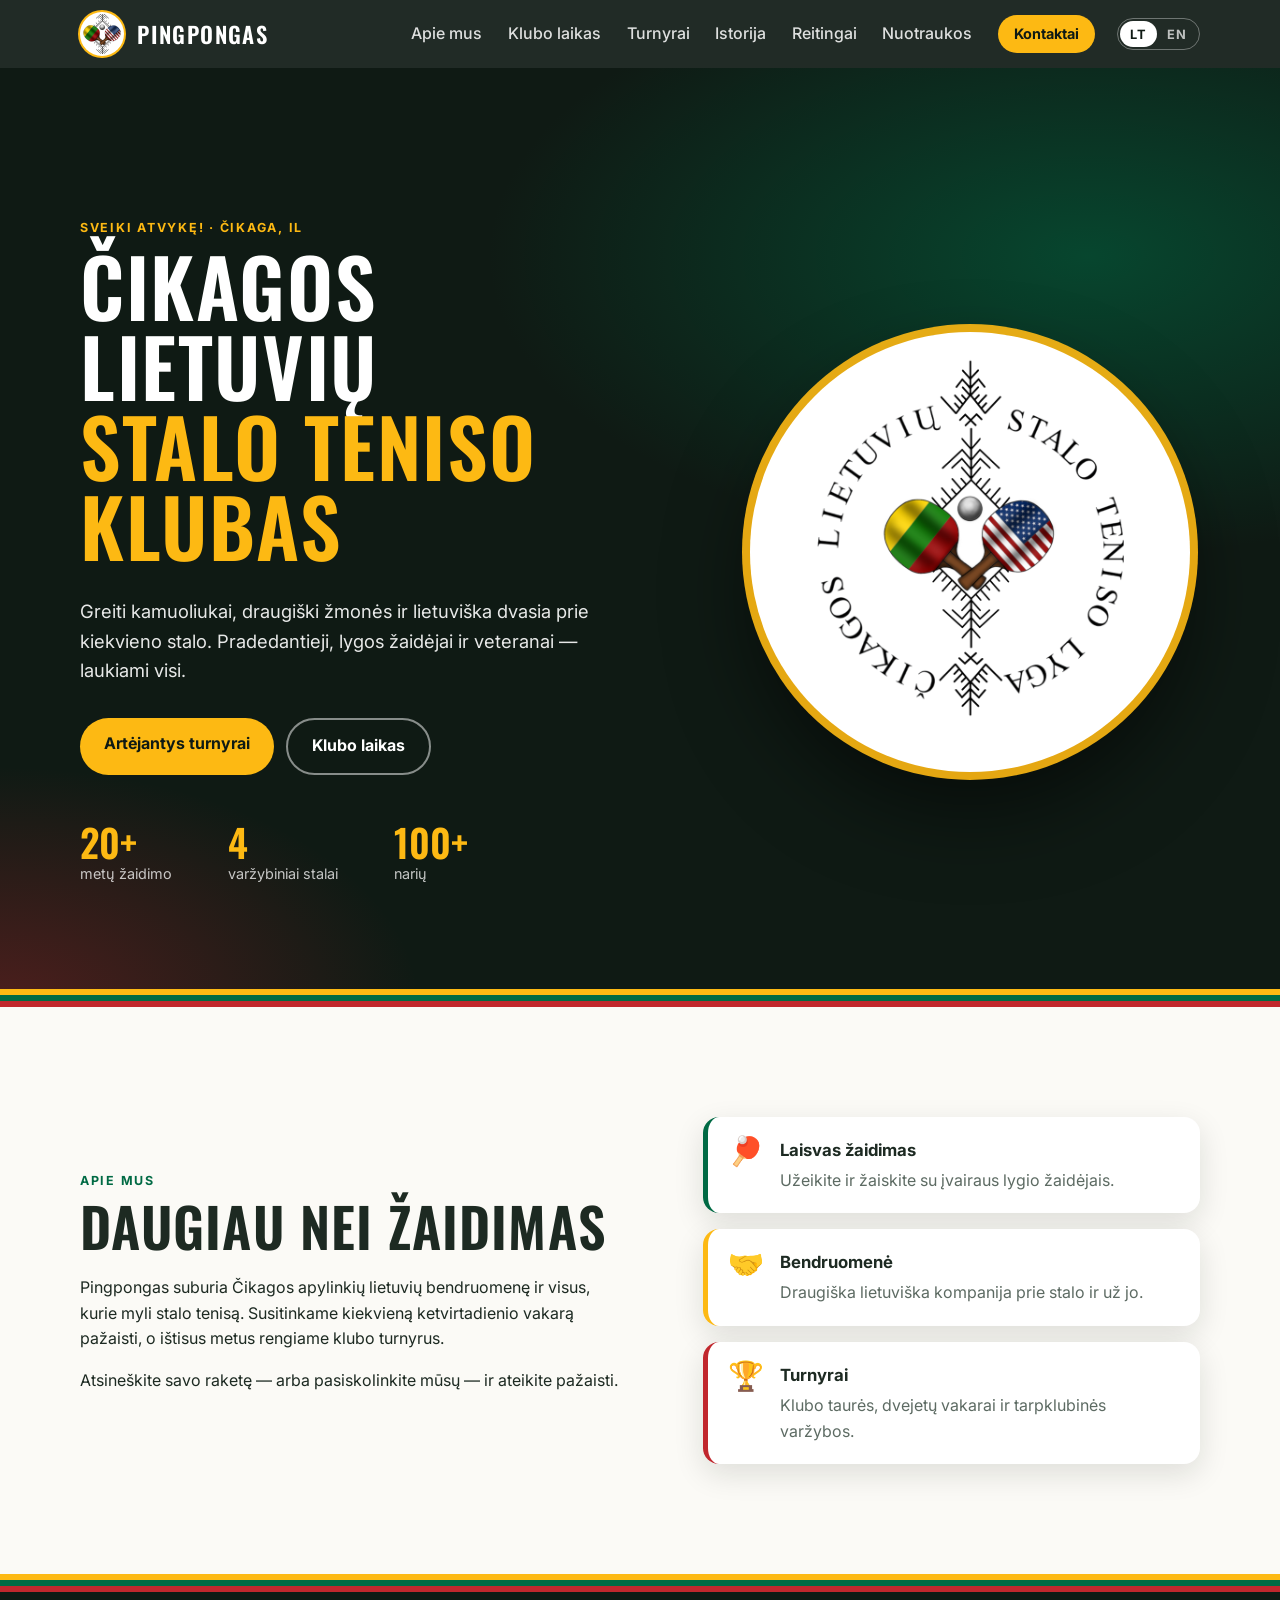
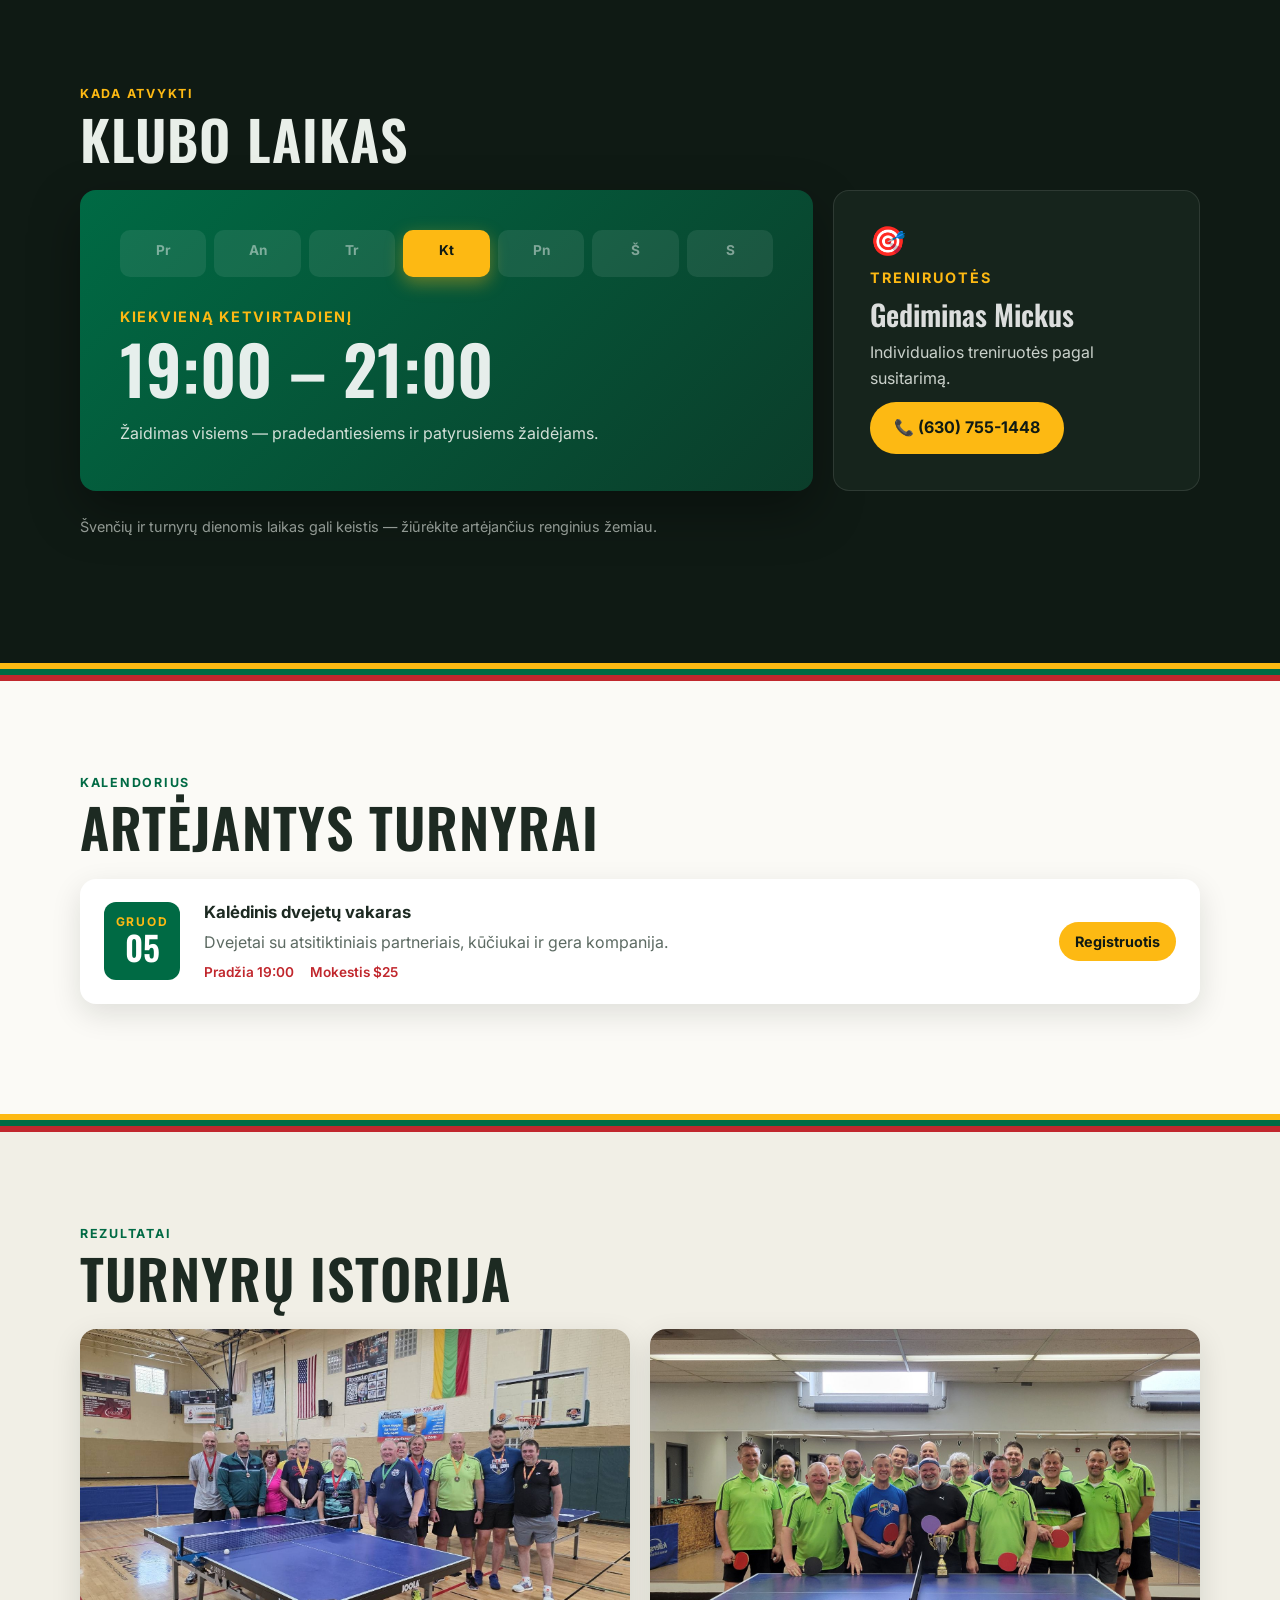
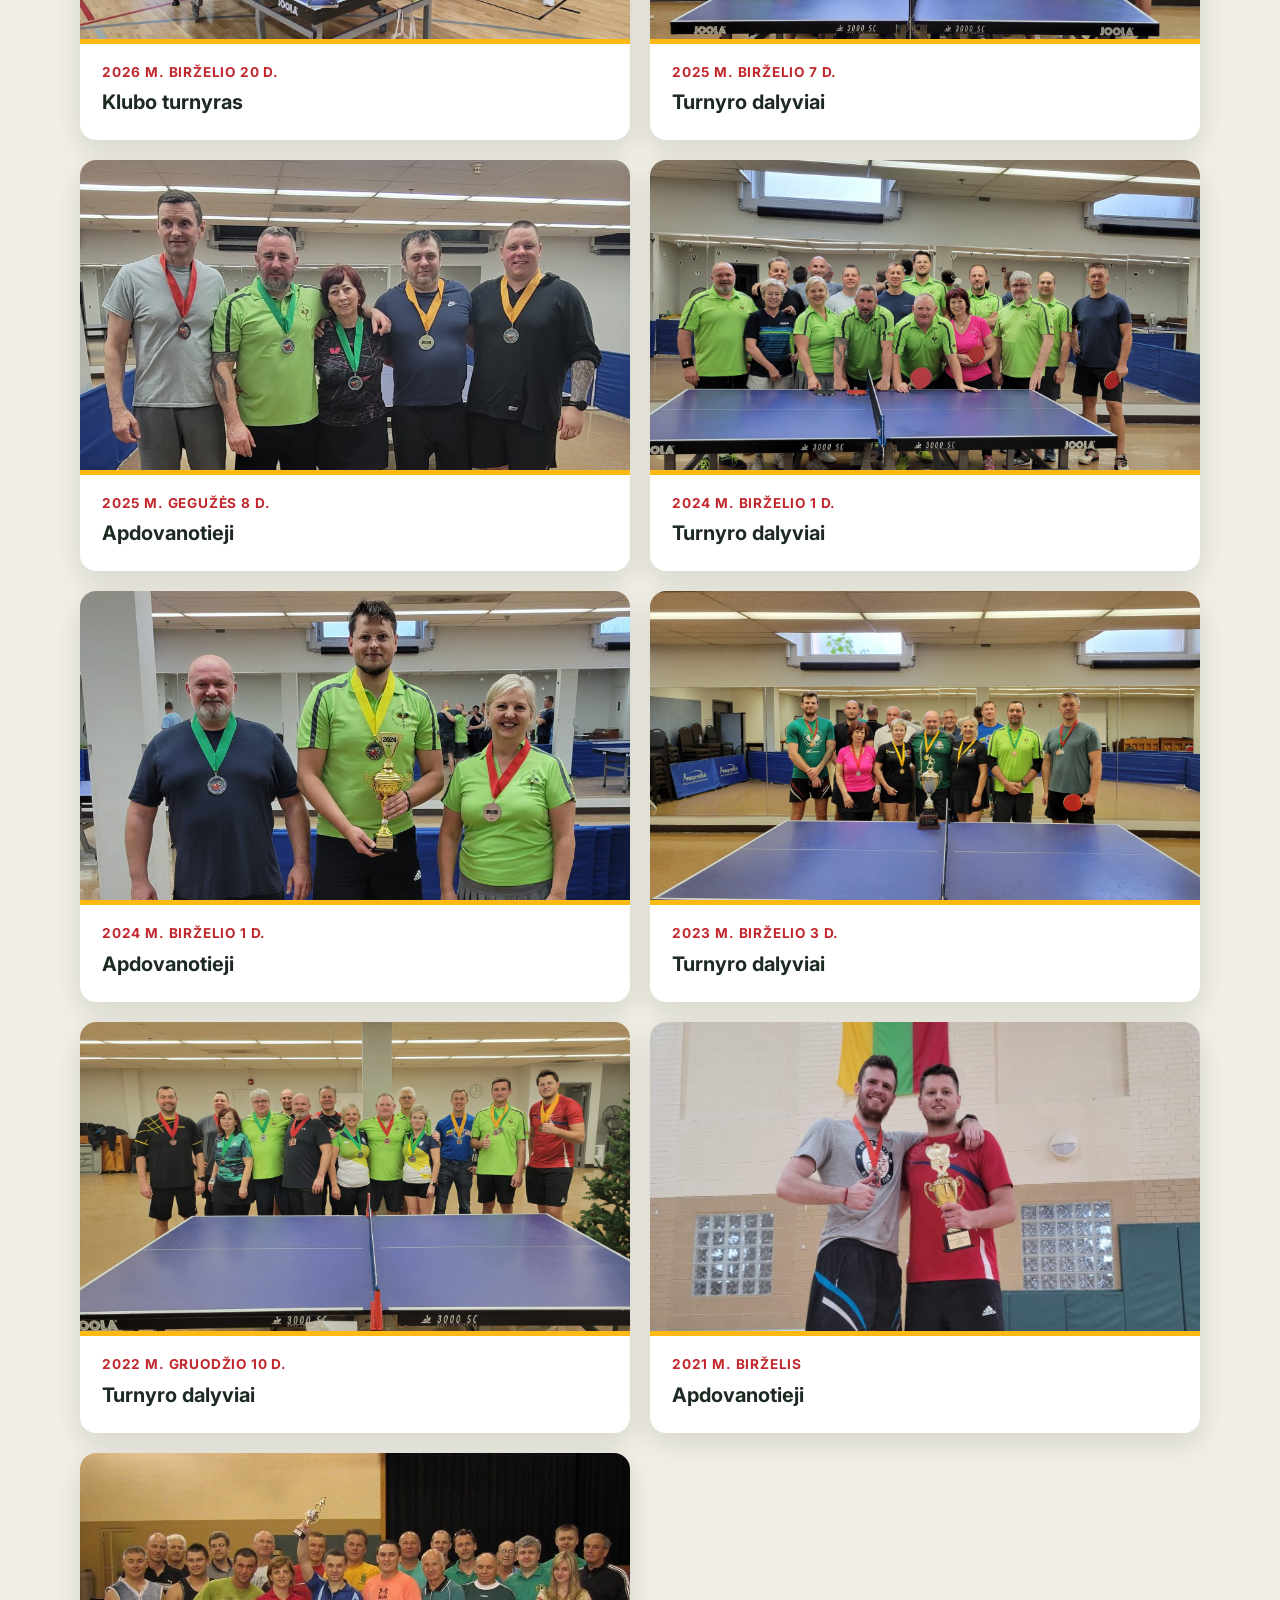
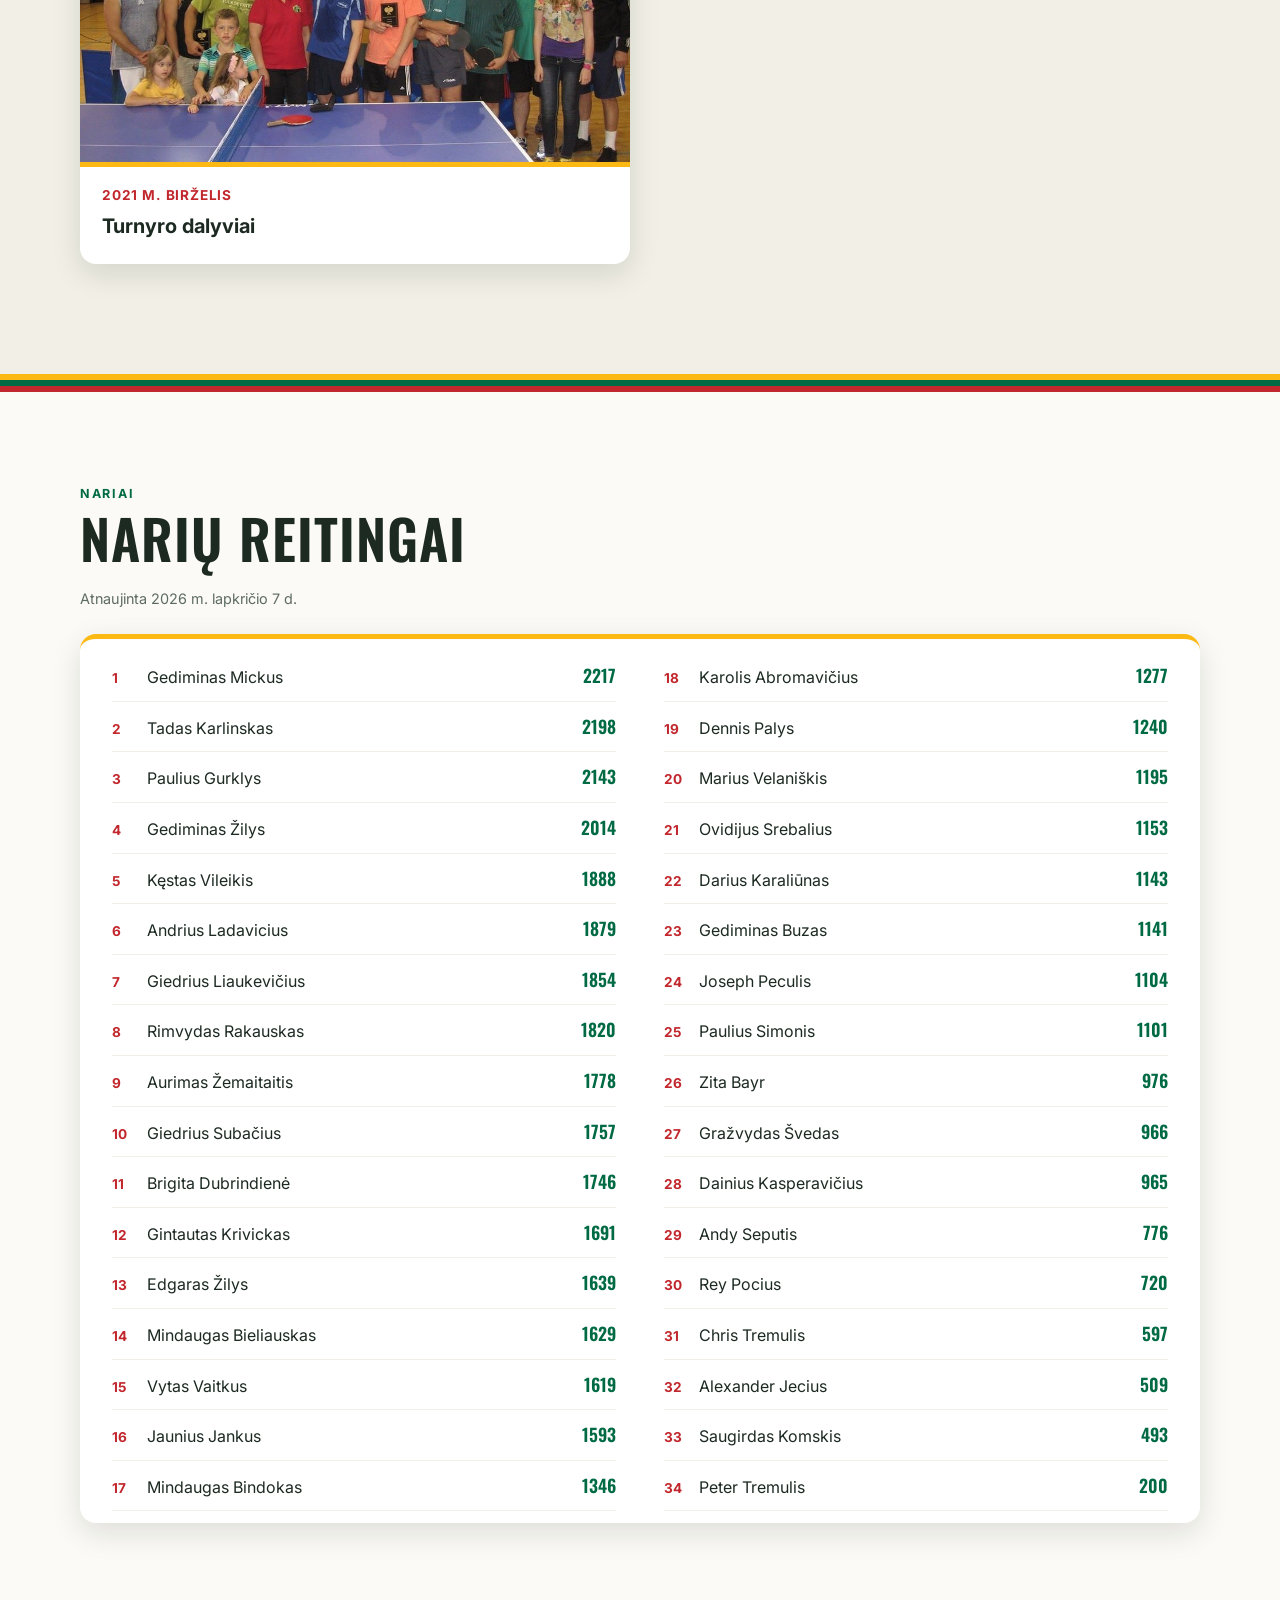
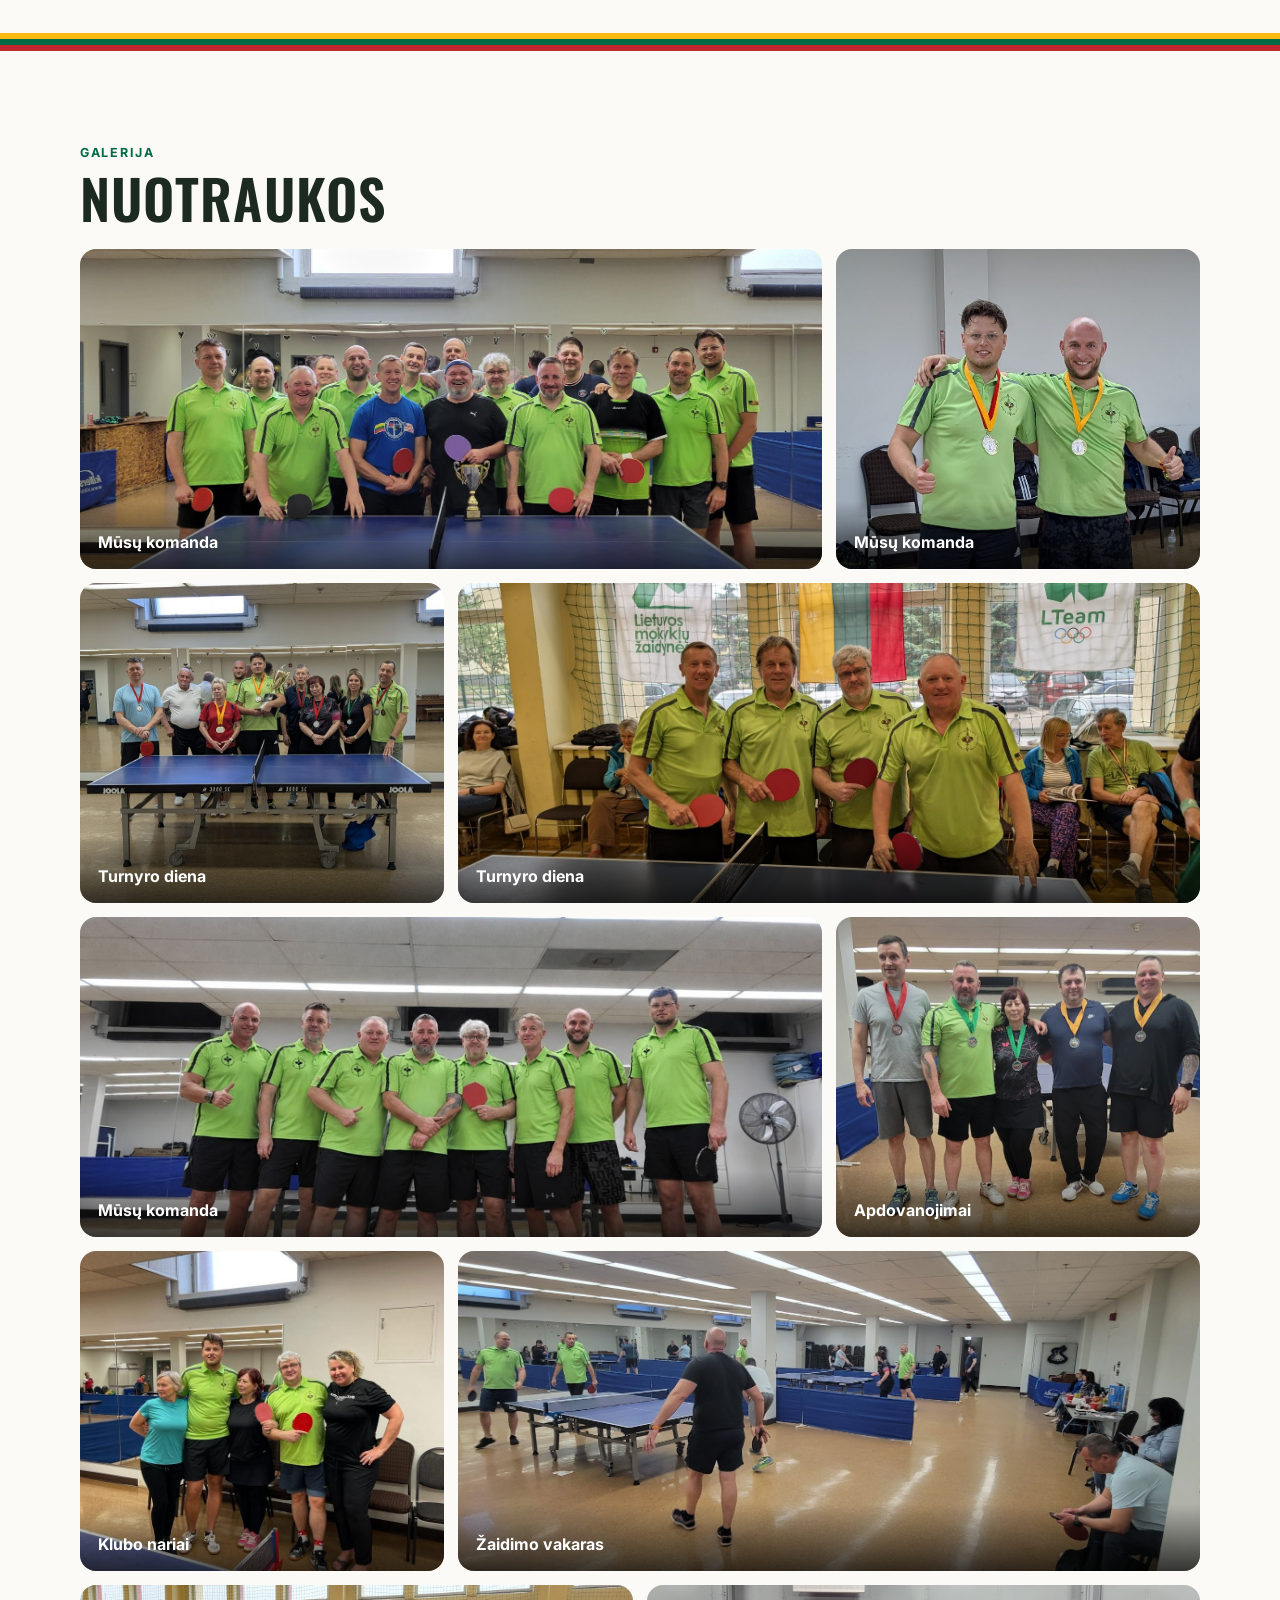
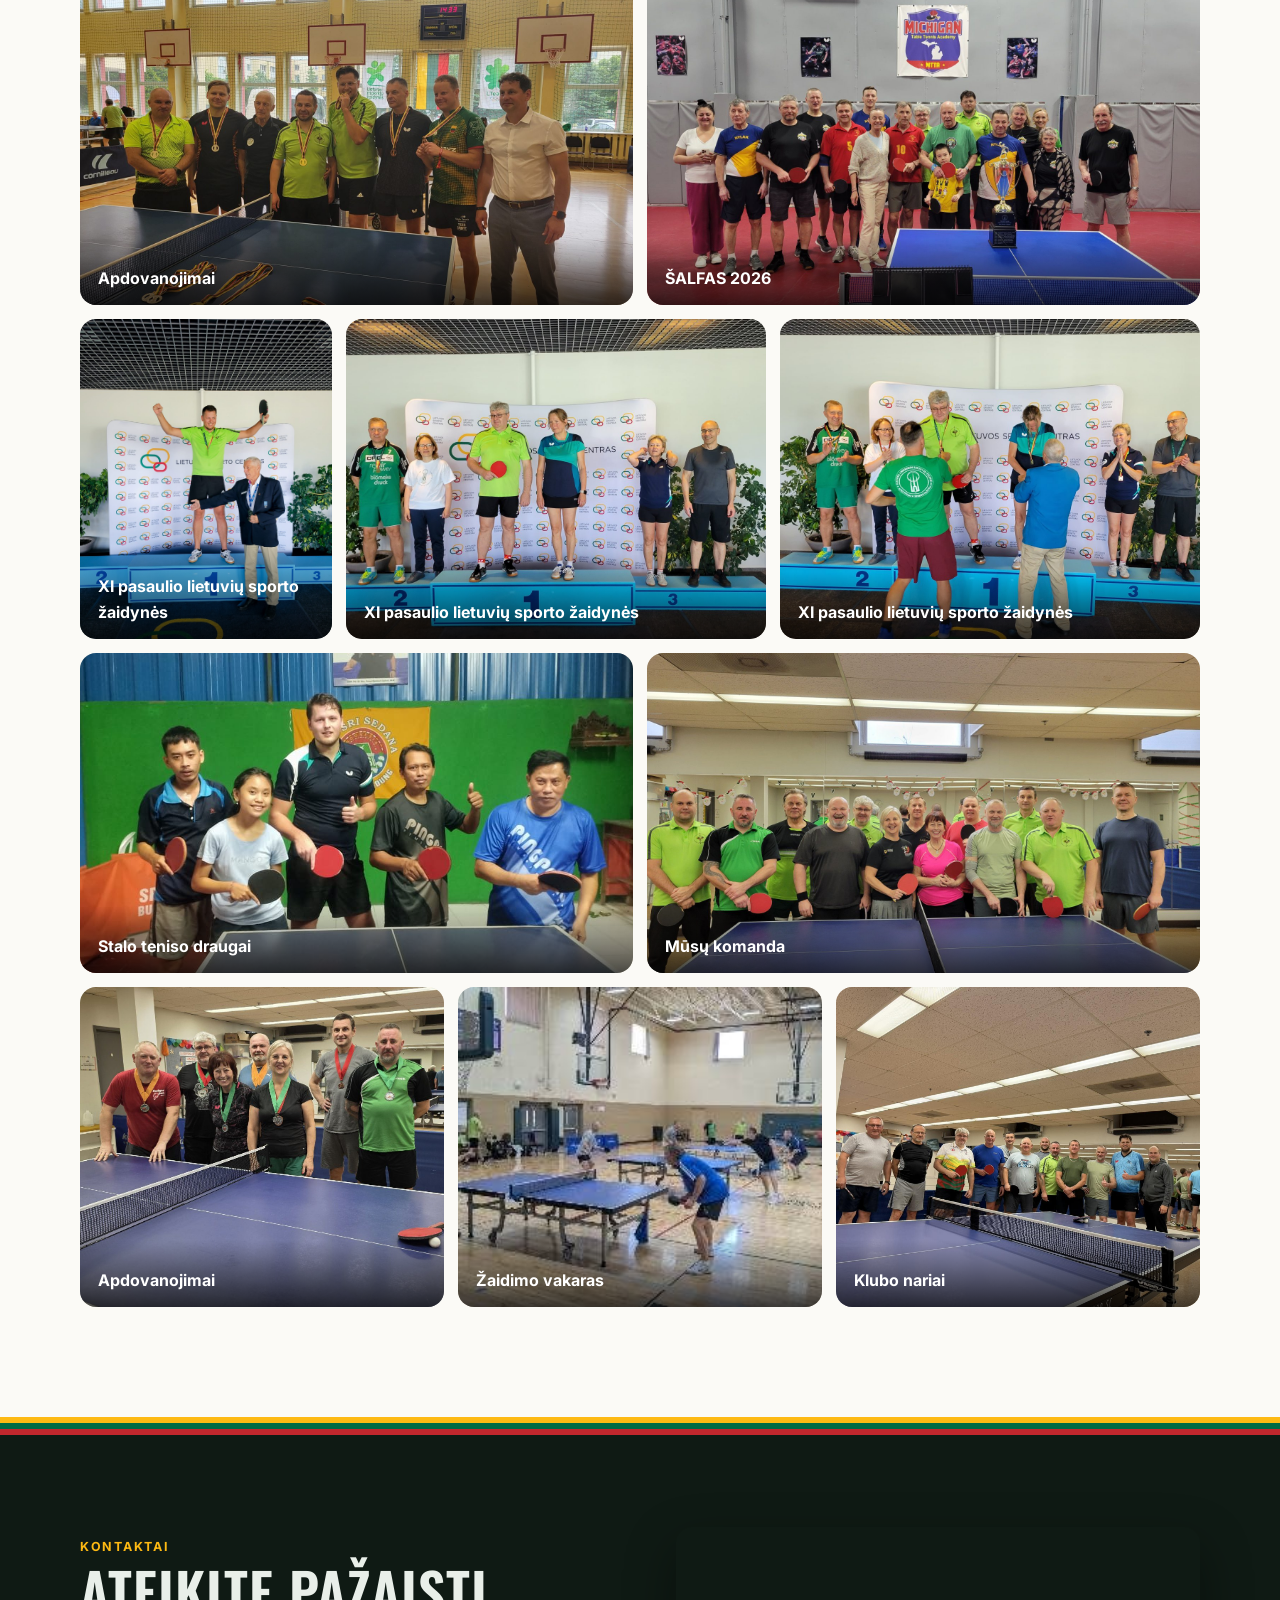
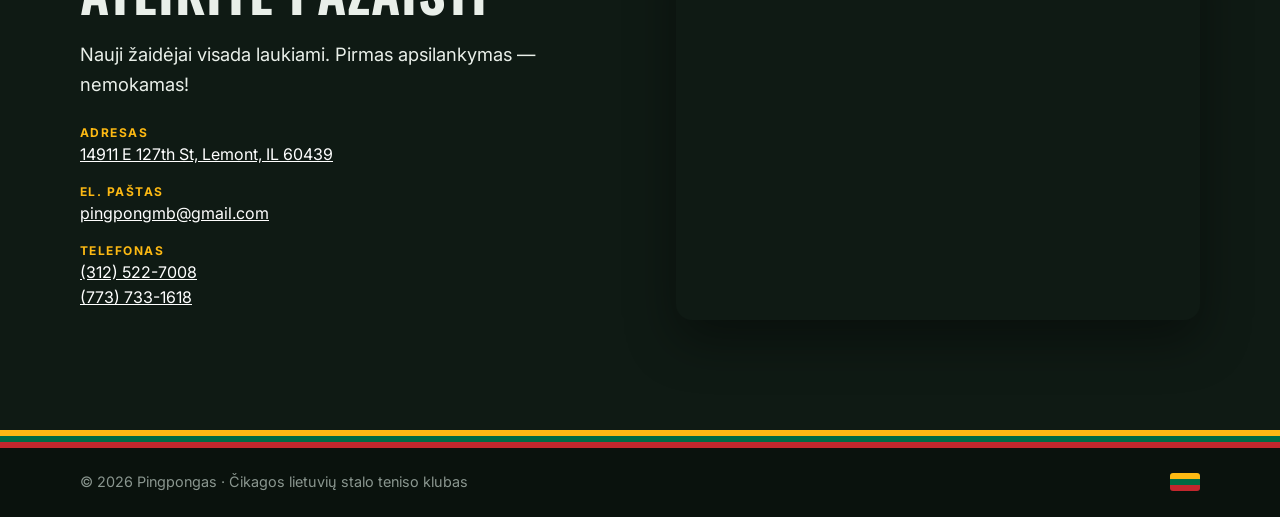
==== index.html @ 323fdf8d "Group the World Lithuanian Games photos in one gallery row Co-Authored-By: Claude Opus 5.5 <noreply@" ====
<!doctype html>
<html lang="lt" data-lang="lt">
<head>
  <meta charset="utf-8">
  <meta name="viewport" content="width=device-width, initial-scale=1">
  <title>Pingpongas — Čikagos lietuvių stalo teniso klubas</title>
  <meta name="description" content="Pingpongas — Čikagos lietuvių stalo teniso klubas. Chicago Lithuanian Table Tennis Club: open play, coaching and tournaments.">
  <!-- Pick language before the page draws, so there is no flash of the wrong one -->
  <script>
    (function () {
      var lang;
      try { lang = localStorage.getItem('lang'); } catch (e) {}
      if (lang !== 'lt' && lang !== 'en') lang = 'lt';
      document.documentElement.setAttribute('data-lang', lang);
      document.documentElement.lang = lang;
    })();
  </script>
  <link rel="icon" href="images/favicon.png" type="image/png">
  <link rel="apple-touch-icon" href="images/apple-touch-icon.png">
  <link rel="preconnect" href="https://fonts.googleapis.com">
  <link rel="preconnect" href="https://fonts.gstatic.com" crossorigin>
  <link href="https://fonts.googleapis.com/css2?family=Oswald:wght@500;600&family=Inter:wght@400;500;600;700&display=swap" rel="stylesheet">
  <link rel="stylesheet" href="styles.css?v=10">
</head>
<body>
  <!--
    HOW TO EDIT TEXT: every piece of text comes in a pair —
      <span lang="lt">Lietuviškai</span><span lang="en">In English</span>
    Change both. The LT / EN buttons show one and hide the other.
  -->

  <!-- ===== Header ===== -->
  <header class="site-header" id="top">
    <div class="container nav">
      <a href="#top" class="brand">
        <span class="brand-logo"><img src="images/emblem.png" alt="" width="40" height="40"></span>
        <span>PINGPONGAS</span>
      </a>
      <nav class="nav-links">
        <a href="#about"><span lang="lt">Apie mus</span><span lang="en">About</span></a>
        <a href="#hours"><span lang="lt">Klubo laikas</span><span lang="en">Hours</span></a>
        <a href="#upcoming"><span lang="lt">Turnyrai</span><span lang="en">Tournaments</span></a>
        <a href="#history"><span lang="lt">Istorija</span><span lang="en">History</span></a>
        <a href="#ratings"><span lang="lt">Reitingai</span><span lang="en">Ratings</span></a>
        <a href="#gallery"><span lang="lt">Nuotraukos</span><span lang="en">Photos</span></a>
        <a href="#contact" class="btn btn-small"><span lang="lt">Kontaktai</span><span lang="en">Visit us</span></a>
      </nav>
      <div class="lang-switch" role="group" aria-label="Kalba / Language">
        <button type="button" data-set-lang="lt">LT</button>
        <button type="button" data-set-lang="en">EN</button>
      </div>
      <button class="nav-toggle" aria-label="Menu" aria-expanded="false">
        <span></span><span></span><span></span>
      </button>
    </div>
  </header>

  <!-- ===== Hero ===== -->
  <section class="hero">
    <div class="hero-flag" aria-hidden="true"><span></span><span></span><span></span></div>
    <div class="container hero-inner">
      <div class="hero-text">
      <p class="eyebrow"><span lang="lt">Sveiki atvykę! · Čikaga, IL</span><span lang="en">Welcome! · Chicago, IL</span></p>
      <h1>
        <span lang="lt">Čikagos lietuvių<br><em>stalo teniso klubas</em></span>
        <span lang="en">Chicago Lithuanian<br><em>Table Tennis Club</em></span>
      </h1>
      <p class="lead">
        <span lang="lt">Greiti kamuoliukai, draugiški žmonės ir lietuviška dvasia prie kiekvieno stalo.
          Pradedantieji, lygos žaidėjai ir veteranai — laukiami visi.</span>
        <span lang="en">Fast rallies, friendly people, and a little Lithuanian spirit at every table.
          Beginners, league players and veterans — everyone is welcome.</span>
      </p>
      <div class="hero-cta">
        <a href="#upcoming" class="btn"><span lang="lt">Artėjantys turnyrai</span><span lang="en">Upcoming tournaments</span></a>
        <a href="#hours" class="btn btn-ghost"><span lang="lt">Klubo laikas</span><span lang="en">Club hours</span></a>
      </div>
      <ul class="stats">
        <li><strong>20+</strong><span lang="lt">metų žaidimo</span><span lang="en">years of play</span></li>
        <li><strong>4</strong><span lang="lt">varžybiniai stalai</span><span lang="en">competition tables</span></li>
        <li><strong>100+</strong><span lang="lt">narių</span><span lang="en">members</span></li>
      </ul>
      </div>
      <div class="hero-logo">
        <img src="images/logo.png?v=2" alt="Čikagos lietuvių stalo teniso lyga — logotipas" width="900" height="900">
      </div>
    </div>
  </section>

  <!-- ===== About ===== -->
  <section class="section" id="about">
    <div class="container about">
      <div>
        <p class="eyebrow"><span lang="lt">Apie mus</span><span lang="en">About us</span></p>
        <h2><span lang="lt">Daugiau nei žaidimas</span><span lang="en">More than a game</span></h2>
        <p>
          <span lang="lt">Pingpongas suburia Čikagos apylinkių lietuvių bendruomenę ir visus, kurie myli stalo tenisą.
            Susitinkame kiekvieną ketvirtadienio vakarą pažaisti, o ištisus metus rengiame klubo turnyrus.</span>
          <span lang="en">Pingpongas brings together the Lithuanian community of Chicagoland and everyone who loves
            table tennis. We meet every Thursday evening to play, and host club tournaments throughout the year.</span>
        </p>
        <p>
          <span lang="lt">Atsineškite savo raketę — arba pasiskolinkite mūsų — ir ateikite pažaisti.</span>
          <span lang="en">Bring your paddle — or borrow one of ours — and come play.</span>
        </p>
      </div>
      <ul class="features">
        <li><span class="ico">🏓</span><div>
          <h3><span lang="lt">Laisvas žaidimas</span><span lang="en">Open play</span></h3>
          <p><span lang="lt">Užeikite ir žaiskite su įvairaus lygio žaidėjais.</span><span lang="en">Drop in and play with players of every level.</span></p>
        </div></li>
        <li><span class="ico">🤝</span><div>
          <h3><span lang="lt">Bendruomenė</span><span lang="en">Community</span></h3>
          <p><span lang="lt">Draugiška lietuviška kompanija prie stalo ir už jo.</span><span lang="en">Friendly Lithuanian company at the table and beyond.</span></p>
        </div></li>
        <li><span class="ico">🏆</span><div>
          <h3><span lang="lt">Turnyrai</span><span lang="en">Tournaments</span></h3>
          <p><span lang="lt">Klubo taurės, dvejetų vakarai ir tarpklubinės varžybos.</span><span lang="en">Club cups, doubles nights and inter-club matches.</span></p>
        </div></li>
      </ul>
    </div>
  </section>

  <!-- ===== Hours ===== -->
  <section class="section section-dark" id="hours">
    <div class="container">
      <p class="eyebrow"><span lang="lt">Kada atvykti</span><span lang="en">When to come</span></p>
      <h2><span lang="lt">Klubo laikas</span><span lang="en">Club hours</span></h2>
      <div class="hours-wrap">
      <div class="hours-card">
        <ul class="week" aria-hidden="true">
          <li><span lang="lt">Pr</span><span lang="en">Mon</span></li>
          <li><span lang="lt">An</span><span lang="en">Tue</span></li>
          <li><span lang="lt">Tr</span><span lang="en">Wed</span></li>
          <li class="on"><span lang="lt">Kt</span><span lang="en">Thu</span></li>
          <li><span lang="lt">Pn</span><span lang="en">Fri</span></li>
          <li><span lang="lt">Š</span><span lang="en">Sat</span></li>
          <li><span lang="lt">S</span><span lang="en">Sun</span></li>
        </ul>
        <div class="hours-main">
          <h3><span lang="lt">Kiekvieną ketvirtadienį</span><span lang="en">Every Thursday</span></h3>
          <p class="hours-time"><span lang="lt">19:00 – 21:00</span><span lang="en">7:00 – 9:00 PM</span></p>
          <p><span lang="lt">Žaidimas visiems — pradedantiesiems ir patyrusiems žaidėjams.</span>
             <span lang="en">Play for everyone — beginners and experienced players alike.</span></p>
        </div>
      </div>
      <div class="coach-card">
        <span class="ico" aria-hidden="true">🎯</span>
        <h3><span lang="lt">Treniruotės</span><span lang="en">Coaching</span></h3>
        <p class="coach-name">Gediminas Mickus</p>
        <p><span lang="lt">Individualios treniruotės pagal susitarimą.</span>
           <span lang="en">Private coaching by appointment.</span></p>
        <a class="btn" href="tel:+16307551448">📞 (630) 755-1448</a>
      </div>
      </div>
      <p class="note">
        <span lang="lt">Švenčių ir turnyrų dienomis laikas gali keistis — žiūrėkite artėjančius renginius žemiau.</span>
        <span lang="en">Times may change on holidays and tournament days — check upcoming events below.</span>
      </p>
    </div>
  </section>

  <!-- ===== Upcoming tournaments ===== -->
  <section class="section" id="upcoming">
    <div class="container">
      <p class="eyebrow"><span lang="lt">Kalendorius</span><span lang="en">Calendar</span></p>
      <h2><span lang="lt">Artėjantys turnyrai</span><span lang="en">Upcoming tournaments</span></h2>
      <div class="events">
        <article class="event">
          <div class="date"><span lang="lt">GRUOD</span><span lang="en">DEC</span><strong>05</strong></div>
          <div class="event-body">
            <h3><span lang="lt">Kalėdinis dvejetų vakaras</span><span lang="en">Christmas Doubles Night</span></h3>
            <p><span lang="lt">Dvejetai su atsitiktiniais partneriais, kūčiukai ir gera kompanija.</span>
               <span lang="en">Random-partner doubles, kūčiukai and good company.</span></p>
            <ul class="meta">
              <li><span lang="lt">Pradžia 19:00</span><span lang="en">Starts 7:00 PM</span></li>
              <li><span lang="lt">Mokestis $25</span><span lang="en">Entry $25</span></li>
            </ul>
          </div>
          <button type="button" class="btn btn-small" data-register="Kalėdinis dvejetų vakaras — 2026-12-05"><span lang="lt">Registruotis</span><span lang="en">Register</span></button>
        </article>
      </div>
    </div>
  </section>

  <!-- ===== Tournament history ===== -->
  <section class="section section-tint" id="history">
    <div class="container">
      <p class="eyebrow"><span lang="lt">Rezultatai</span><span lang="en">Results</span></p>
      <h2><span lang="lt">Turnyrų istorija</span><span lang="en">Tournament history</span></h2>
      <!-- To add a tournament: copy one <article class="past"> block to the top of the list and change it.
           Winner lines (🥇 / 🥈) are optional — delete the <ul class="podium"> if you don't have them. -->
      <div class="history">
        <article class="past">
          <a href="images/tournament-2026-06-20.jpg" target="_blank">
            <img src="images/tournament-2026-06-20.jpg" alt="Turnyro dalyviai su medaliais ir taure" loading="lazy">
          </a>
          <div class="past-body">
            <p class="past-date"><span lang="lt">2026 m. birželio 20 d.</span><span lang="en">June 20, 2026</span></p>
            <h3><span lang="lt">Klubo turnyras</span><span lang="en">Club tournament</span></h3>
            <!--
            <ul class="podium">
              <li>🥇 Vardas Pavardė</li>
              <li>🥈 Vardas Pavardė</li>
            </ul>
            -->
          </div>
        </article>
        <article class="past">
          <a href="images/tournament-2025-06-07.jpg" target="_blank">
            <img src="images/tournament-2025-06-07.jpg" alt="Turnyro dalyviai prie stalo su taure" loading="lazy">
          </a>
          <div class="past-body">
            <p class="past-date"><span lang="lt">2025 m. birželio 7 d.</span><span lang="en">June 7, 2025</span></p>
            <h3><span lang="lt">Turnyro dalyviai</span><span lang="en">Tournament players</span></h3>
          </div>
        </article>
        <article class="past past-tall">
          <a href="images/tournament-2025-05-08.jpg" target="_blank">
            <img src="images/tournament-2025-05-08.jpg" alt="Penki žaidėjai su medaliais" loading="lazy">
          </a>
          <div class="past-body">
            <p class="past-date"><span lang="lt">2025 m. gegužės 8 d.</span><span lang="en">May 8, 2025</span></p>
            <h3><span lang="lt">Apdovanotieji</span><span lang="en">Medalists</span></h3>
          </div>
        </article>
        <article class="past">
          <a href="images/tournament-2024-06-01-group.jpg" target="_blank">
            <img src="images/tournament-2024-06-01-group.jpg" alt="Turnyro dalyviai prie stalo" loading="lazy">
          </a>
          <div class="past-body">
            <p class="past-date"><span lang="lt">2024 m. birželio 1 d.</span><span lang="en">June 1, 2024</span></p>
            <h3><span lang="lt">Turnyro dalyviai</span><span lang="en">Tournament players</span></h3>
          </div>
        </article>
        <article class="past past-tall">
          <a href="images/tournament-2024-06-01-medalists.jpg" target="_blank">
            <img src="images/tournament-2024-06-01-medalists.jpg" alt="Trys žaidėjai su medaliais ir taure" loading="lazy">
          </a>
          <div class="past-body">
            <p class="past-date"><span lang="lt">2024 m. birželio 1 d.</span><span lang="en">June 1, 2024</span></p>
            <h3><span lang="lt">Apdovanotieji</span><span lang="en">Medalists</span></h3>
          </div>
        </article>
        <article class="past">
          <a href="images/tournament-2023-06-03.jpg" target="_blank">
            <img src="images/tournament-2023-06-03.jpg" alt="Turnyro dalyviai prie stalo su taure" loading="lazy">
          </a>
          <div class="past-body">
            <p class="past-date"><span lang="lt">2023 m. birželio 3 d.</span><span lang="en">June 3, 2023</span></p>
            <h3><span lang="lt">Turnyro dalyviai</span><span lang="en">Tournament players</span></h3>
          </div>
        </article>
        <article class="past">
          <a href="images/tournament-2022-12-10-b.jpg" target="_blank">
            <img src="images/tournament-2022-12-10-b.jpg" alt="Turnyro dalyviai su medaliais prie Kalėdų eglutės" loading="lazy">
          </a>
          <div class="past-body">
            <p class="past-date"><span lang="lt">2022 m. gruodžio 10 d.</span><span lang="en">December 10, 2022</span></p>
            <h3><span lang="lt">Turnyro dalyviai</span><span lang="en">Tournament players</span></h3>
          </div>
        </article>
        <article class="past past-tall">
          <a href="images/tournament-2021-06-medalists.jpg" target="_blank">
            <img src="images/tournament-2021-06-medalists.jpg" alt="Du žaidėjai su medaliais ir taure prie Lietuvos vėliavos" loading="lazy">
          </a>
          <div class="past-body">
            <p class="past-date"><span lang="lt">2021 m. birželis</span><span lang="en">June 2021</span></p>
            <h3><span lang="lt">Apdovanotieji</span><span lang="en">Medalists</span></h3>
          </div>
        </article>
        <article class="past">
          <a href="images/tournament-2021-06-group.jpg" target="_blank">
            <img src="images/tournament-2021-06-group.jpg" alt="Turnyro dalyviai su šeimomis prie stalo" loading="lazy">
          </a>
          <div class="past-body">
            <p class="past-date"><span lang="lt">2021 m. birželis</span><span lang="en">June 2021</span></p>
            <h3><span lang="lt">Turnyro dalyviai</span><span lang="en">Tournament players</span></h3>
          </div>
        </article>
      </div>
    </div>
  </section>

  <!-- ===== Ratings ===== -->
  <section class="section" id="ratings">
    <div class="container">
      <p class="eyebrow"><span lang="lt">Nariai</span><span lang="en">Members</span></p>
      <h2><span lang="lt">Narių reitingai</span><span lang="en">Member ratings</span></h2>
      <p class="ratings-updated"><span lang="lt">Atnaujinta 2026 m. lapkričio 7 d.</span><span lang="en">Updated November 7, 2026</span></p>
      <!-- Keep the list sorted by rating, highest first. Place numbers are added automatically. -->
      <ol class="ratings">
        <li><span>Gediminas Mickus</span><b>2217</b></li>
        <li><span>Tadas Karlinskas</span><b>2198</b></li>
        <li><span>Paulius Gurklys</span><b>2143</b></li>
        <li><span>Gediminas Žilys</span><b>2014</b></li>
        <li><span>Kęstas Vileikis</span><b>1888</b></li>
        <li><span>Andrius Ladavicius</span><b>1879</b></li>
        <li><span>Giedrius Liaukevičius</span><b>1854</b></li>
        <li><span>Rimvydas Rakauskas</span><b>1820</b></li>
        <li><span>Aurimas Žemaitaitis</span><b>1778</b></li>
        <li><span>Giedrius Subačius</span><b>1757</b></li>
        <li><span>Brigita Dubrindienė</span><b>1746</b></li>
        <li><span>Gintautas Krivickas</span><b>1691</b></li>
        <li><span>Edgaras Žilys</span><b>1639</b></li>
        <li><span>Mindaugas Bieliauskas</span><b>1629</b></li>
        <li><span>Vytas Vaitkus</span><b>1619</b></li>
        <li><span>Jaunius Jankus</span><b>1593</b></li>
        <li><span>Mindaugas Bindokas</span><b>1346</b></li>
        <li><span>Karolis Abromavičius</span><b>1277</b></li>
        <li><span>Dennis Palys</span><b>1240</b></li>
        <li><span>Marius Velaniškis</span><b>1195</b></li>
        <li><span>Ovidijus Srebalius</span><b>1153</b></li>
        <li><span>Darius Karaliūnas</span><b>1143</b></li>
        <li><span>Gediminas Buzas</span><b>1141</b></li>
        <li><span>Joseph Peculis</span><b>1104</b></li>
        <li><span>Paulius Simonis</span><b>1101</b></li>
        <li><span>Zita Bayr</span><b>976</b></li>
        <li><span>Gražvydas Švedas</span><b>966</b></li>
        <li><span>Dainius Kasperavičius</span><b>965</b></li>
        <li><span>Andy Seputis</span><b>776</b></li>
        <li><span>Rey Pocius</span><b>720</b></li>
        <li><span>Chris Tremulis</span><b>597</b></li>
        <li><span>Alexander Jecius</span><b>509</b></li>
        <li><span>Saugirdas Komskis</span><b>493</b></li>
        <li><span>Peter Tremulis</span><b>200</b></li>
      </ol>
    </div>
  </section>

  <!-- ===== Gallery ===== -->
  <section class="section" id="gallery">
    <div class="container">
      <p class="eyebrow"><span lang="lt">Galerija</span><span lang="en">Gallery</span></p>
      <h2><span lang="lt">Nuotraukos</span><span lang="en">Photos</span></h2>
      <!-- To add a photo: put it in images/ and copy one <figure> block. "g-wide" makes it 2 columns wide; photos in a "g-row" always stay side by side. -->
      <div class="gallery">
        <figure class="g-wide">
          <a href="images/team.jpg" target="_blank"><img src="images/team.jpg" alt="Klubo komanda su taure" loading="lazy" style="object-position: 50% 60%"></a>
          <figcaption><span lang="lt">Mūsų komanda</span><span lang="en">Our team</span></figcaption>
        </figure>
        <figure>
          <a href="images/medalists.jpg" target="_blank"><img src="images/medalists.jpg" alt="Du žaidėjai su medaliais" loading="lazy" style="object-position: 50% 25%"></a>
          <figcaption><span lang="lt">Mūsų komanda</span><span lang="en">Our team</span></figcaption>
        </figure>
        <figure>
          <a href="images/awards.jpg" target="_blank"><img src="images/awards.jpg" alt="Apdovanojimai po turnyro" loading="lazy" style="object-position: 50% 55%"></a>
          <figcaption><span lang="lt">Turnyro diena</span><span lang="en">Tournament day</span></figcaption>
        </figure>
        <figure class="g-wide">
          <a href="images/tournament.jpg" target="_blank"><img src="images/tournament.jpg" alt="Komanda turnyre prie Lietuvos vėliavos" loading="lazy" style="object-position: 50% 40%"></a>
          <figcaption><span lang="lt">Turnyro diena</span><span lang="en">Tournament day</span></figcaption>
        </figure>
        <figure class="g-wide">
          <a href="images/team-uniforms.jpg" target="_blank"><img src="images/team-uniforms.jpg" alt="Komanda klubo marškinėliais" loading="lazy" style="object-position: 50% 70%"></a>
          <figcaption><span lang="lt">Mūsų komanda</span><span lang="en">Our team</span></figcaption>
        </figure>
        <figure>
          <a href="images/medal-group.jpg" target="_blank"><img src="images/medal-group.jpg" alt="Žaidėjai su medaliais" loading="lazy" style="object-position: 50% 35%"></a>
          <figcaption><span lang="lt">Apdovanojimai</span><span lang="en">Awards</span></figcaption>
        </figure>
        <figure>
          <a href="images/members.jpg" target="_blank"><img src="images/members.jpg" alt="Klubo nariai prie stalo" loading="lazy" style="object-position: 50% 50%"></a>
          <figcaption><span lang="lt">Klubo nariai</span><span lang="en">Club members</span></figcaption>
        </figure>
        <figure class="g-wide">
          <a href="images/game-night.jpg" target="_blank"><img src="images/game-night.jpg" alt="Žaidimo vakaras salėje" loading="lazy" style="object-position: 50% 60%"></a>
          <figcaption><span lang="lt">Žaidimo vakaras</span><span lang="en">Game night</span></figcaption>
        </figure>
        <div class="g-row">
          <figure>
            <a href="images/awards-2025.jpg" target="_blank"><img src="images/awards-2025.jpg" alt="Žaidėjai su medaliais sporto salėje" loading="lazy" style="object-position: 50% 40%"></a>
            <figcaption><span lang="lt">Apdovanojimai</span><span lang="en">Awards</span></figcaption>
          </figure>
          <figure>
            <a href="images/michigan.jpg" target="_blank"><img src="images/michigan.jpg" alt="ŠALFAS 2026: komanda su taure" loading="lazy" style="object-position: 50% 70%"></a>
            <figcaption>ŠALFAS 2026</figcaption>
          </figure>
        </div>
        <div class="g-row g-row-set">
          <figure>
            <a href="images/podium-winner.jpg" target="_blank"><img src="images/podium-winner.jpg" alt="Nugalėtojas ant pakylos" loading="lazy" style="object-position: 50% 45%"></a>
            <figcaption><span lang="lt">XI pasaulio lietuvių sporto žaidynės</span><span lang="en">XI World Lithuanian Games</span></figcaption>
          </figure>
          <figure>
            <a href="images/podium-group.jpg" target="_blank"><img src="images/podium-group.jpg" alt="Prizininkai ant pakylos" loading="lazy" style="object-position: 50% 60%"></a>
            <figcaption><span lang="lt">XI pasaulio lietuvių sporto žaidynės</span><span lang="en">XI World Lithuanian Games</span></figcaption>
          </figure>
          <figure>
            <a href="images/podium-medals.jpg" target="_blank"><img src="images/podium-medals.jpg" alt="Medalių įteikimas ant pakylos" loading="lazy" style="object-position: 50% 50%"></a>
            <figcaption><span lang="lt">XI pasaulio lietuvių sporto žaidynės</span><span lang="en">XI World Lithuanian Games</span></figcaption>
          </figure>
        </div>
        <div class="g-row">
          <figure>
            <a href="images/friends-2021.jpg" target="_blank"><img src="images/friends-2021.jpg" alt="Žaidėjai su raketėmis prie stalo" loading="lazy" style="object-position: 50% 30%"></a>
            <figcaption><span lang="lt">Stalo teniso draugai</span><span lang="en">Table tennis friends</span></figcaption>
          </figure>
          <figure>
            <a href="images/team-green.jpg" target="_blank"><img src="images/team-green.jpg" alt="Komanda klubo marškinėliais prie stalo" loading="lazy" style="object-position: 50% 65%"></a>
            <figcaption><span lang="lt">Mūsų komanda</span><span lang="en">Our team</span></figcaption>
          </figure>
        </div>
        <div class="g-row g-row-3">
          <figure>
            <a href="images/medal-table.jpg" target="_blank"><img src="images/medal-table.jpg" alt="Žaidėjai su medaliais prie stalo" loading="lazy" style="object-position: 37% 50%"></a>
            <figcaption><span lang="lt">Apdovanojimai</span><span lang="en">Awards</span></figcaption>
          </figure>
          <figure>
            <a href="images/play.jpg" target="_blank"><img src="images/play.jpg" alt="Žaidimas salėje" loading="lazy" style="object-position: 50% 50%"></a>
            <figcaption><span lang="lt">Žaidimo vakaras</span><span lang="en">Game night</span></figcaption>
          </figure>
          <figure>
            <a href="images/members-hall.jpg" target="_blank"><img src="images/members-hall.jpg" alt="Klubo nariai prie stalo" loading="lazy" style="object-position: 30% 50%"></a>
            <figcaption><span lang="lt">Klubo nariai</span><span lang="en">Club members</span></figcaption>
          </figure>
        </div>
      </div>
    </div>
  </section>

  <!-- ===== Contact ===== -->
  <section class="section section-dark" id="contact">
    <div class="container contact">
      <div>
        <p class="eyebrow"><span lang="lt">Kontaktai</span><span lang="en">Contact</span></p>
        <h2><span lang="lt">Ateikite pažaisti</span><span lang="en">Come play with us</span></h2>
        <p class="lead">
          <span lang="lt">Nauji žaidėjai visada laukiami. Pirmas apsilankymas — nemokamas!</span>
          <span lang="en">New players are always welcome. Your first visit is free!</span>
        </p>
        <ul class="contact-list">
          <li><strong><span lang="lt">Adresas</span><span lang="en">Address</span></strong><a href="https://www.google.com/maps/search/?api=1&query=14911+E+127th+St,+Lemont,+IL+60439" target="_blank" rel="noopener">14911 E 127th St, Lemont, IL 60439</a></li>
          <li><strong><span lang="lt">El. paštas</span><span lang="en">Email</span></strong><a href="mailto:pingpongmb@gmail.com">pingpongmb@gmail.com</a></li>
          <li><strong><span lang="lt">Telefonas</span><span lang="en">Phone</span></strong><a href="tel:+13125227008">(312) 522-7008</a><br><a href="tel:+17737331618">(773) 733-1618</a></li>
        </ul>
      </div>
      <div class="map">
        
        <iframe title="Map" loading="lazy" src="https://www.google.com/maps?q=14911+E+127th+St,+Lemont,+IL+60439&output=embed"></iframe>
      </div>
    </div>
  </section>

  <footer class="site-footer">
    <div class="container">
      <span>© <span id="year"></span> Pingpongas ·
        <span lang="lt">Čikagos lietuvių stalo teniso klubas</span><span lang="en">Chicago Lithuanian Table Tennis Club</span></span>
      <span class="flag-mini" aria-hidden="true"><i></i><i></i><i></i></span>
    </div>
  </footer>

  <!-- ===== Registration form (entries are emailed to the club via web3forms.com) ===== -->
  <dialog class="register" id="register">
    <form id="register-form" novalidate>
      <button type="button" class="register-close" aria-label="Uždaryti / Close">×</button>
      <p class="eyebrow"><span lang="lt">Registracija</span><span lang="en">Registration</span></p>
      <h3 id="register-title"></h3>
      <label><span lang="lt">Vardas</span><span lang="en">First name</span>
        <input name="first_name" required autocomplete="given-name"></label>
      <label><span lang="lt">Pavardė</span><span lang="en">Last name</span>
        <input name="last_name" required autocomplete="family-name"></label>
      <label><span lang="lt">Telefonas</span><span lang="en">Phone</span>
        <input name="phone" type="tel" autocomplete="tel"></label>
      <label><span lang="lt">El. paštas</span><span lang="en">Email</span>
        <input name="email" type="email" autocomplete="email"></label>
      <small class="register-hint"><span lang="lt">Nurodykite telefoną arba el. paštą (bent vieną).</span><span lang="en">Give a phone number or an email (at least one).</span></small>
      <label><span lang="lt">Reitingas</span><span lang="en">Rating</span>
        <input name="rating" inputmode="numeric" maxlength="6">
        <small><span lang="lt">Jei neturite reitingo, palikite tuščią.</span><span lang="en">Leave empty if you don't have a rating.</span></small></label>
      <input type="text" name="_honey" class="hp" tabindex="-1" autocomplete="off">
      <p class="register-msg" role="status"></p>
      <button type="submit" class="btn"><span lang="lt">Registruotis</span><span lang="en">Register</span></button>
    </form>
  </dialog>

  <script src="script.js?v=6"></script>
</body>
</html>
---- styles.css ----
/* Show only the chosen language */
html[data-lang="lt"] [lang="en"],
html[data-lang="en"] [lang="lt"] { display: none !important; }

/* Lithuanian flag palette */
:root {
  --yellow: #fdb913;
  --green: #006a44;
  --red: #c1272d;
  --ink: #0f1a14;
  --ink-2: #16241c;
  --text: #1d2a22;
  --muted: #5d6b63;
  --bg: #fbfaf6;
  --tint: #f1efe6;
  --radius: 16px;
  --shadow: 0 10px 30px rgba(15, 26, 20, .12);
}

* { box-sizing: border-box; }
html { scroll-behavior: smooth; scroll-padding-top: 72px; }
body {
  margin: 0;
  font-family: Inter, system-ui, sans-serif;
  color: var(--text);
  background: var(--bg);
  line-height: 1.6;
}
img { max-width: 100%; display: block; }
a { color: inherit; }
h1, h2 { font-family: "Oswald", Impact, sans-serif; font-weight: 600; text-transform: uppercase; letter-spacing: .02em; line-height: 1; margin: 0 0 .4em; }
h2 { font-size: clamp(2.4rem, 5vw, 3.4rem); }
h3 { margin: 0 0 .25em; font-size: 1.05rem; }

.container { width: min(1120px, 100% - 32px); margin-inline: auto; }
.section { padding: clamp(64px, 9vw, 110px) 0; }
.section-dark { background: var(--ink); color: #e9efe9; }
.section-tint { background: var(--tint); }
.eyebrow {
  text-transform: uppercase; letter-spacing: .14em; font-size: .78rem; font-weight: 700;
  color: var(--green); margin: 0 0 .6em;
}
.section-dark .eyebrow, .hero .eyebrow { color: var(--yellow); }
.lead { font-size: 1.15rem; }

/* Buttons */
.btn {
  display: inline-block; padding: .85em 1.5em; border-radius: 999px;
  background: var(--yellow); color: var(--ink); font-weight: 700; text-decoration: none;
  transition: transform .15s, box-shadow .15s;
}
.btn:hover { transform: translateY(-2px); box-shadow: 0 8px 20px rgba(253, 185, 19, .35); }
.btn-ghost { background: transparent; color: #fff; border: 2px solid rgba(255,255,255,.5); }
.btn-ghost:hover { border-color: #fff; box-shadow: none; }
.btn-small { padding: .55em 1.1em; font-size: .9rem; }

/* Header */
.site-header {
  position: sticky; top: 0; z-index: 50;
  background: rgba(15, 26, 20, .92); backdrop-filter: blur(10px); color: #fff;
}
.nav { display: flex; align-items: center; gap: 1.4rem; height: 68px; }
.brand { margin-right: auto; display: flex; align-items: center; gap: .6em; text-decoration: none; font-family: "Oswald", sans-serif; font-size: 1.4rem; font-weight: 600; letter-spacing: .06em; }
.brand-logo { width: 44px; height: 44px; border-radius: 50%; background: #fff; display: grid; place-items: center; box-shadow: 0 0 0 2px var(--yellow); }
.brand-logo img { width: 40px; height: 40px; }
.nav-links { display: flex; align-items: center; gap: 1.6rem; }
.nav-links a:not(.btn) { text-decoration: none; font-weight: 500; opacity: .85; }
.nav-links a:not(.btn):hover { opacity: 1; color: var(--yellow); }
.lang-switch { display: flex; border: 1.5px solid rgba(255,255,255,.35); border-radius: 999px; padding: 2px; }
.lang-switch button {
  background: none; border: 0; color: #fff; font: 700 .8rem Inter, sans-serif; letter-spacing: .06em;
  padding: .4em .8em; border-radius: 999px; cursor: pointer; opacity: .7;
}
.lang-switch button:hover { opacity: 1; }
.lang-switch button.active { background: #fff; color: var(--ink); opacity: 1; }
.nav-toggle { display: none; background: none; border: 0; padding: 8px; cursor: pointer; }
.nav-toggle span { display: block; width: 24px; height: 2px; background: #fff; margin: 5px 0; transition: .2s; }

/* Hero */
.hero {
  position: relative; overflow: hidden; color: #fff;
  background:
    radial-gradient(1000px 500px at 85% 20%, rgba(0, 106, 68, .55), transparent 60%),
    radial-gradient(700px 400px at 0% 100%, rgba(193, 39, 45, .35), transparent 60%),
    var(--ink);
  padding: clamp(80px, 12vw, 150px) 0 clamp(70px, 10vw, 120px);
}
.hero-flag { position: absolute; left: 0; right: 0; bottom: 0; display: flex; flex-direction: column; }
.hero-flag span { height: 6px; }
.hero-flag span:nth-child(1) { background: var(--yellow); }
.hero-flag span:nth-child(2) { background: var(--green); }
.hero-flag span:nth-child(3) { background: var(--red); }
.hero-inner { position: relative; z-index: 2; }
.hero h1 { font-size: clamp(2.4rem, 7vw, 5rem); }
.hero h1 em { color: var(--yellow); font-style: normal; }
.hero .lead { max-width: 560px; opacity: .9; }
.hero-cta { display: flex; flex-wrap: wrap; gap: 12px; margin: 2rem 0 3rem; }
.stats { list-style: none; padding: 0; margin: 0; display: flex; flex-wrap: wrap; gap: clamp(24px, 5vw, 56px); }
.stats strong { display: block; font-family: "Oswald", sans-serif; font-size: 2.4rem; font-weight: 600; color: var(--yellow); line-height: 1; }
.stats span { font-size: .9rem; opacity: .75; }
.hero-inner { display: grid; grid-template-columns: 1.3fr 1fr; gap: clamp(32px, 5vw, 64px); align-items: center; }
.hero-logo {
  justify-self: center; width: min(100%, 440px); aspect-ratio: 1; border-radius: 50%;
  background: #fff; padding: 2%;
  box-shadow: 0 0 0 8px rgba(253, 185, 19, .9), 0 40px 80px rgba(0,0,0,.5);
  animation: float 4s ease-in-out infinite;
}
.hero-logo img { width: 100%; height: 100%; }
@keyframes float {
  0%, 100% { transform: translateY(0) rotate(-4deg); }
  50% { transform: translateY(-30px) rotate(4deg); }
}

/* About */
.about { display: grid; grid-template-columns: 1.1fr 1fr; gap: clamp(32px, 6vw, 80px); align-items: center; }
.features { list-style: none; margin: 0; padding: 0; display: grid; gap: 16px; }
.features li { display: flex; gap: 16px; padding: 20px; background: #fff; border-radius: var(--radius); box-shadow: var(--shadow); border-left: 5px solid var(--green); }
.features li:nth-child(2) { border-color: var(--yellow); }
.features li:nth-child(3) { border-color: var(--red); }
.features p { margin: 0; color: var(--muted); }
.ico { font-size: 1.8rem; line-height: 1; }

/* Hours */
.hours-card {
  margin-top: 1.5rem; padding: clamp(24px, 4vw, 40px); border-radius: var(--radius);
  background: linear-gradient(135deg, var(--green), #0b3d2a); box-shadow: 0 20px 50px rgba(0,0,0,.35);
  display: grid; gap: 28px;
}
.week { list-style: none; margin: 0; padding: 0; display: grid; grid-template-columns: repeat(7, 1fr); gap: 8px; }
.week li {
  text-align: center; padding: 10px 0; border-radius: 10px; font-weight: 700; font-size: .85rem;
  background: rgba(255,255,255,.08); color: rgba(255,255,255,.45);
}
.week li.on { background: var(--yellow); color: var(--ink); box-shadow: 0 6px 18px rgba(253,185,19,.4); }
.hours-main h3 { color: var(--yellow); font-size: .9rem; text-transform: uppercase; letter-spacing: .12em; margin-bottom: .4em; }
.hours-main .hours-time { font-family: "Oswald", sans-serif; font-weight: 600; font-size: clamp(2.6rem, 8vw, 4.2rem); line-height: 1; color: #fff; margin: 0 0 .3em; }
.hours-main p { margin: 0; opacity: .9; }
.hours-wrap { display: grid; grid-template-columns: 2fr 1fr; gap: 20px; margin-top: 1.5rem; align-items: stretch; }
.hours-wrap .hours-card { margin-top: 0; }
.coach-card {
  background: var(--ink-2); border: 1px solid rgba(255,255,255,.1); border-radius: var(--radius);
  padding: clamp(24px, 4vw, 36px); display: flex; flex-direction: column; gap: 10px;
}
.coach-card h3 { color: var(--yellow); font-size: .9rem; text-transform: uppercase; letter-spacing: .12em; margin: 0; }
.coach-card .coach-name { font-family: "Oswald", sans-serif; font-weight: 600; font-size: 1.8rem; line-height: 1.1; color: #fff; margin: 0; }
.coach-card p { margin: 0; opacity: .85; }
.coach-card .btn { margin-top: auto; align-self: flex-start; }
@media (max-width: 820px) { .hours-wrap { grid-template-columns: 1fr; } }
.note { opacity: .6; font-size: .9rem; margin-top: 1.5rem; }

/* Events */
.events { display: grid; gap: 16px; margin-top: 1.5rem; }
.event {
  display: grid; grid-template-columns: auto 1fr auto; gap: 24px; align-items: center;
  background: #fff; padding: 20px 24px; border-radius: var(--radius); box-shadow: var(--shadow);
  transition: transform .2s;
}
.event:hover { transform: translateY(-3px); }
.date { width: 76px; text-align: center; background: var(--green); color: #fff; border-radius: 12px; padding: 10px 0; }
.date span { display: block; font-size: .75rem; font-weight: 700; letter-spacing: .15em; color: var(--yellow); }
.date strong { font-family: "Oswald", sans-serif; font-size: 2.1rem; font-weight: 600; line-height: 1; }
.event p { margin: 0 0 .4em; color: var(--muted); }
.meta { list-style: none; padding: 0; margin: 0; display: flex; gap: 16px; font-size: .85rem; font-weight: 600; color: var(--red); }

/* Results table */
.table-wrap { overflow-x: auto; margin-top: 1.5rem; border-radius: var(--radius); box-shadow: var(--shadow); }
.results { width: 100%; border-collapse: collapse; background: #fff; min-width: 620px; }
.results th, .results td { padding: 14px 18px; text-align: left; }
.results thead { background: var(--ink); color: #fff; }
.results th { font-size: .8rem; text-transform: uppercase; letter-spacing: .08em; }
.results tbody tr:nth-child(even) { background: #f8f7f1; }
.results tbody tr:hover { background: #fff6dc; }
.results td:nth-child(3) { font-weight: 700; color: var(--green); }

/* Gallery */
.gallery { display: grid; grid-template-columns: repeat(3, 1fr); grid-auto-rows: 320px; gap: 14px; margin-top: 1.5rem; }
.gallery figure { position: relative; margin: 0; border-radius: var(--radius); overflow: hidden; background: var(--tint); }
.gallery .g-wide { grid-column: span 2; }
.g-row { grid-column: 1 / -1; display: grid; grid-template-columns: 1fr 1fr; gap: 14px; }
.g-row-3 { grid-template-columns: 1fr 1fr 1fr; }
.g-row-set { grid-template-columns: 3fr 5fr 5fr; } /* portrait + two landscape photos */
.gallery a { display: block; height: 100%; }
.gallery img { width: 100%; height: 100%; object-fit: cover; transition: transform .4s; }
.gallery figure:hover img { transform: scale(1.04); }
.gallery figcaption {
  position: absolute; left: 0; right: 0; bottom: 0; padding: 28px 18px 14px; pointer-events: none;
  color: #fff; font-weight: 700; background: linear-gradient(transparent, rgba(0,0,0,.7));
}

/* Contact */
.contact { display: grid; grid-template-columns: 1fr 1fr; gap: clamp(32px, 6vw, 72px); align-items: center; }
.contact-list { list-style: none; padding: 0; margin: 1.5rem 0 0; display: grid; gap: 14px; }
.contact-list strong { display: block; font-size: .75rem; text-transform: uppercase; letter-spacing: .12em; color: var(--yellow); }
.contact-list a { color: #fff; }
.map { border-radius: var(--radius); overflow: hidden; aspect-ratio: 4 / 3; box-shadow: 0 20px 50px rgba(0,0,0,.4); }
.map iframe { width: 100%; height: 100%; border: 0; }

/* Footer */
.site-footer { background: #0a120d; color: #8a968f; padding: 24px 0; font-size: .9rem; }
.site-footer .container { display: flex; justify-content: space-between; align-items: center; gap: 12px; flex-wrap: wrap; }
.flag-mini { display: inline-flex; flex-direction: column; width: 30px; border-radius: 3px; overflow: hidden; }
.flag-mini i { height: 6px; }
.flag-mini i:nth-child(1) { background: var(--yellow); }
.flag-mini i:nth-child(2) { background: var(--green); }
.flag-mini i:nth-child(3) { background: var(--red); }

/* Mobile */
@media (max-width: 1120px) {
  .nav-toggle { display: block; }
  .nav-links {
    position: absolute; top: 68px; left: 0; right: 0; flex-direction: column; gap: 0;
    background: var(--ink); padding: 8px 16px 20px; display: none;
  }
  .nav-links.open { display: flex; }
  .nav-links a { padding: 12px 0; width: 100%; text-align: center; }
  .nav-links .btn { margin-top: 8px; }
}
@media (max-width: 820px) {
  .about, .contact { grid-template-columns: 1fr; }
  .hero-inner { grid-template-columns: 1fr; }
  .hero-logo { order: -1; width: min(70%, 280px); }
  .event { grid-template-columns: auto 1fr; }
  .event .btn { grid-column: 1 / -1; text-align: center; }
  .gallery { grid-template-columns: 1fr 1fr; grid-auto-rows: 220px; }
}
@media (max-width: 480px) {
  .gallery { grid-template-columns: 1fr; grid-auto-rows: 260px; }
  .gallery .g-wide { grid-column: auto; }
  .g-row { grid-template-columns: 1fr; grid-column: auto; grid-auto-rows: 260px; grid-row: span 2; }
  .g-row-3, .g-row-set { grid-row: span 3; }
}
@media (prefers-reduced-motion: reduce) {
  * { animation: none !important; transition: none !important; }
  html { scroll-behavior: auto; }
}
.results tr.empty td { text-align: center; color: var(--muted); padding: 32px 18px; font-style: italic; background: #fff; }

/* Tournament history cards */
.history { display: grid; grid-template-columns: repeat(auto-fill, minmax(min(100%, 460px), 1fr)); gap: 20px; margin-top: 1.5rem; }
.past { background: #fff; border-radius: var(--radius); overflow: hidden; box-shadow: var(--shadow); }
.past a { display: block; aspect-ratio: 16 / 9; overflow: hidden; }
.past img { width: 100%; height: 100%; object-fit: cover; transition: transform .4s; }
.past:hover img { transform: scale(1.03); }
.past-tall img { object-position: 50% 32%; } /* portrait photos: keep faces in the wide frame */
.past-body { padding: 18px 22px 22px; border-top: 5px solid var(--yellow); }
.past-date { margin: 0 0 .2em; font-size: .85rem; font-weight: 700; color: var(--red); text-transform: uppercase; letter-spacing: .06em; }
.past h3 { font-size: 1.25rem; margin: 0; }
.podium { list-style: none; margin: .7em 0 0; padding: 0; display: grid; gap: 4px; font-weight: 600; }

/* Lithuanian flag stripe between sections (the hero already ends with one) */
.section ~ .section, .site-footer { position: relative; }
.section ~ .section::before, .site-footer::before {
  content: ""; position: absolute; top: 0; left: 0; right: 0; height: 18px;
  background: linear-gradient(to bottom, var(--yellow) 0 6px, var(--green) 6px 12px, var(--red) 12px 18px);
}
.site-footer { padding-top: 40px; }

/* Registration dialog */
.register {
  border: 0; border-radius: var(--radius); padding: 0; width: min(440px, calc(100% - 32px));
  box-shadow: 0 30px 80px rgba(0,0,0,.45); color: var(--text); background: #fff;
}
.register::backdrop { background: rgba(15, 26, 20, .7); backdrop-filter: blur(3px); }
.register form { position: relative; display: grid; gap: 14px; padding: 28px 24px 24px; border-top: 6px solid var(--yellow); }
.register h3 { font-size: 1.2rem; margin: 0 0 4px; padding-right: 32px; }
.register .eyebrow { margin: 0; }
.register label { display: grid; gap: 6px; font-weight: 600; font-size: .9rem; }
.register input {
  font: inherit; font-weight: 400; padding: 12px 14px; border: 1.5px solid #cfd6d1; border-radius: 10px; background: #fbfaf6;
}
.register input:focus { outline: none; border-color: var(--green); box-shadow: 0 0 0 3px rgba(0,106,68,.15); }
.register small { font-weight: 400; color: var(--muted); }
.register .btn { border: 0; cursor: pointer; font: inherit; font-weight: 700; justify-self: stretch; }
.register .btn:disabled { opacity: .6; cursor: wait; }
.register-close {
  position: absolute; top: 14px; right: 14px; width: 34px; height: 34px; border-radius: 50%;
  border: 0; background: var(--tint); font-size: 1.4rem; line-height: 1; cursor: pointer; color: var(--text);
}
.register-msg { margin: 0; min-height: 1.4em; font-size: .9rem; }
.register-msg.ok { color: var(--green); font-weight: 700; }
.register-msg.error { color: var(--red); font-weight: 600; }
.hp { position: absolute; left: -9999px; }
button.btn { border: 0; cursor: pointer; font: inherit; font-weight: 700; }
button.btn-small { font-size: .9rem; }
.register-why { display: block; margin-top: 6px; font-weight: 400; color: var(--muted); }
.register-hint { color: var(--muted); margin-top: -6px; }

/* Member ratings */
.ratings-updated { margin: .4em 0 0; color: var(--muted); font-size: .9rem; }
.ratings {
  list-style: none; counter-reset: place; columns: 2; column-gap: 48px;
  margin: 1.5rem 0 0; padding: 12px clamp(20px, 3vw, 32px);
  background: #fff; border-radius: var(--radius); box-shadow: var(--shadow); border-top: 5px solid var(--yellow);
}
.ratings li {
  counter-increment: place; break-inside: avoid;
  display: grid; grid-template-columns: 2.2em 1fr auto; align-items: baseline;
  padding: 10px 0; border-bottom: 1px solid var(--tint);
}
.ratings li::before { content: counter(place); font-size: .85rem; font-weight: 700; color: var(--red); }
.ratings b { font-family: 'Oswald', sans-serif; font-size: 1.1rem; font-weight: 600; color: var(--green); }
@media (max-width: 820px) { .ratings { columns: 1; } }
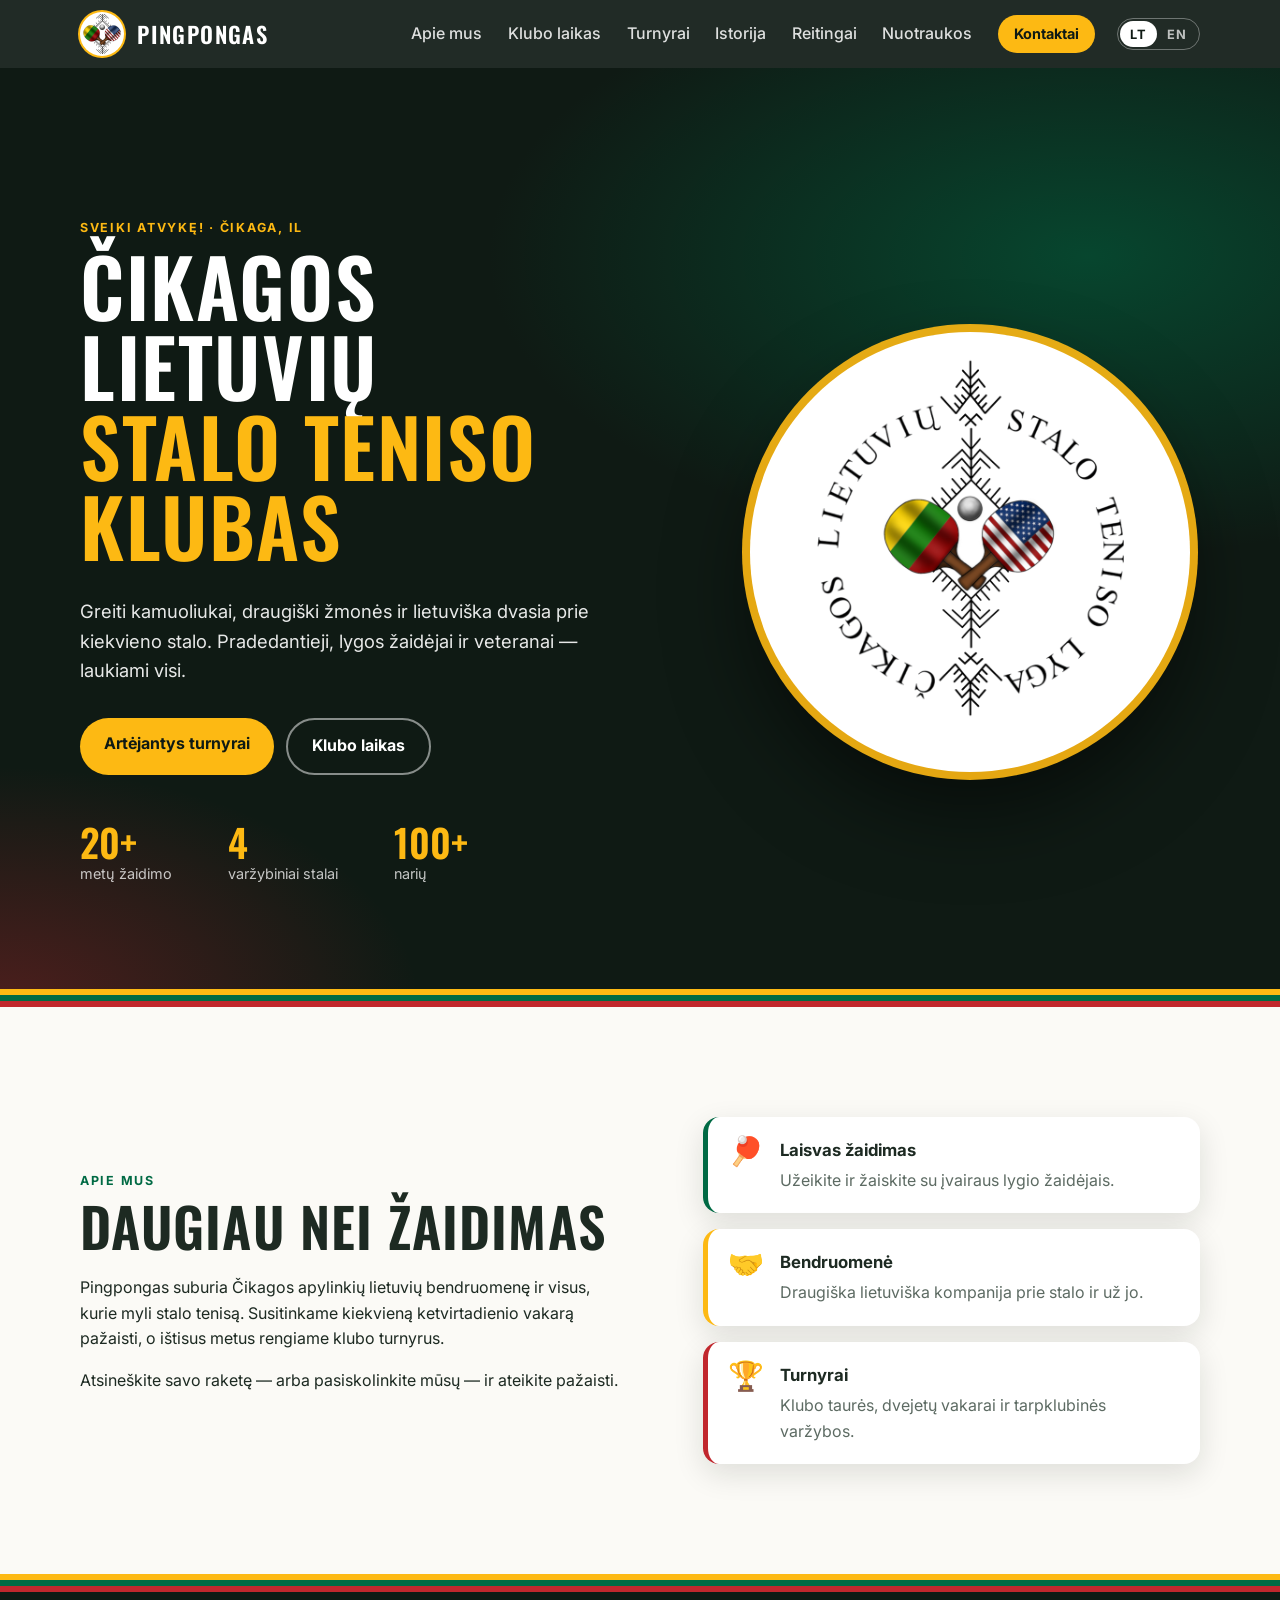
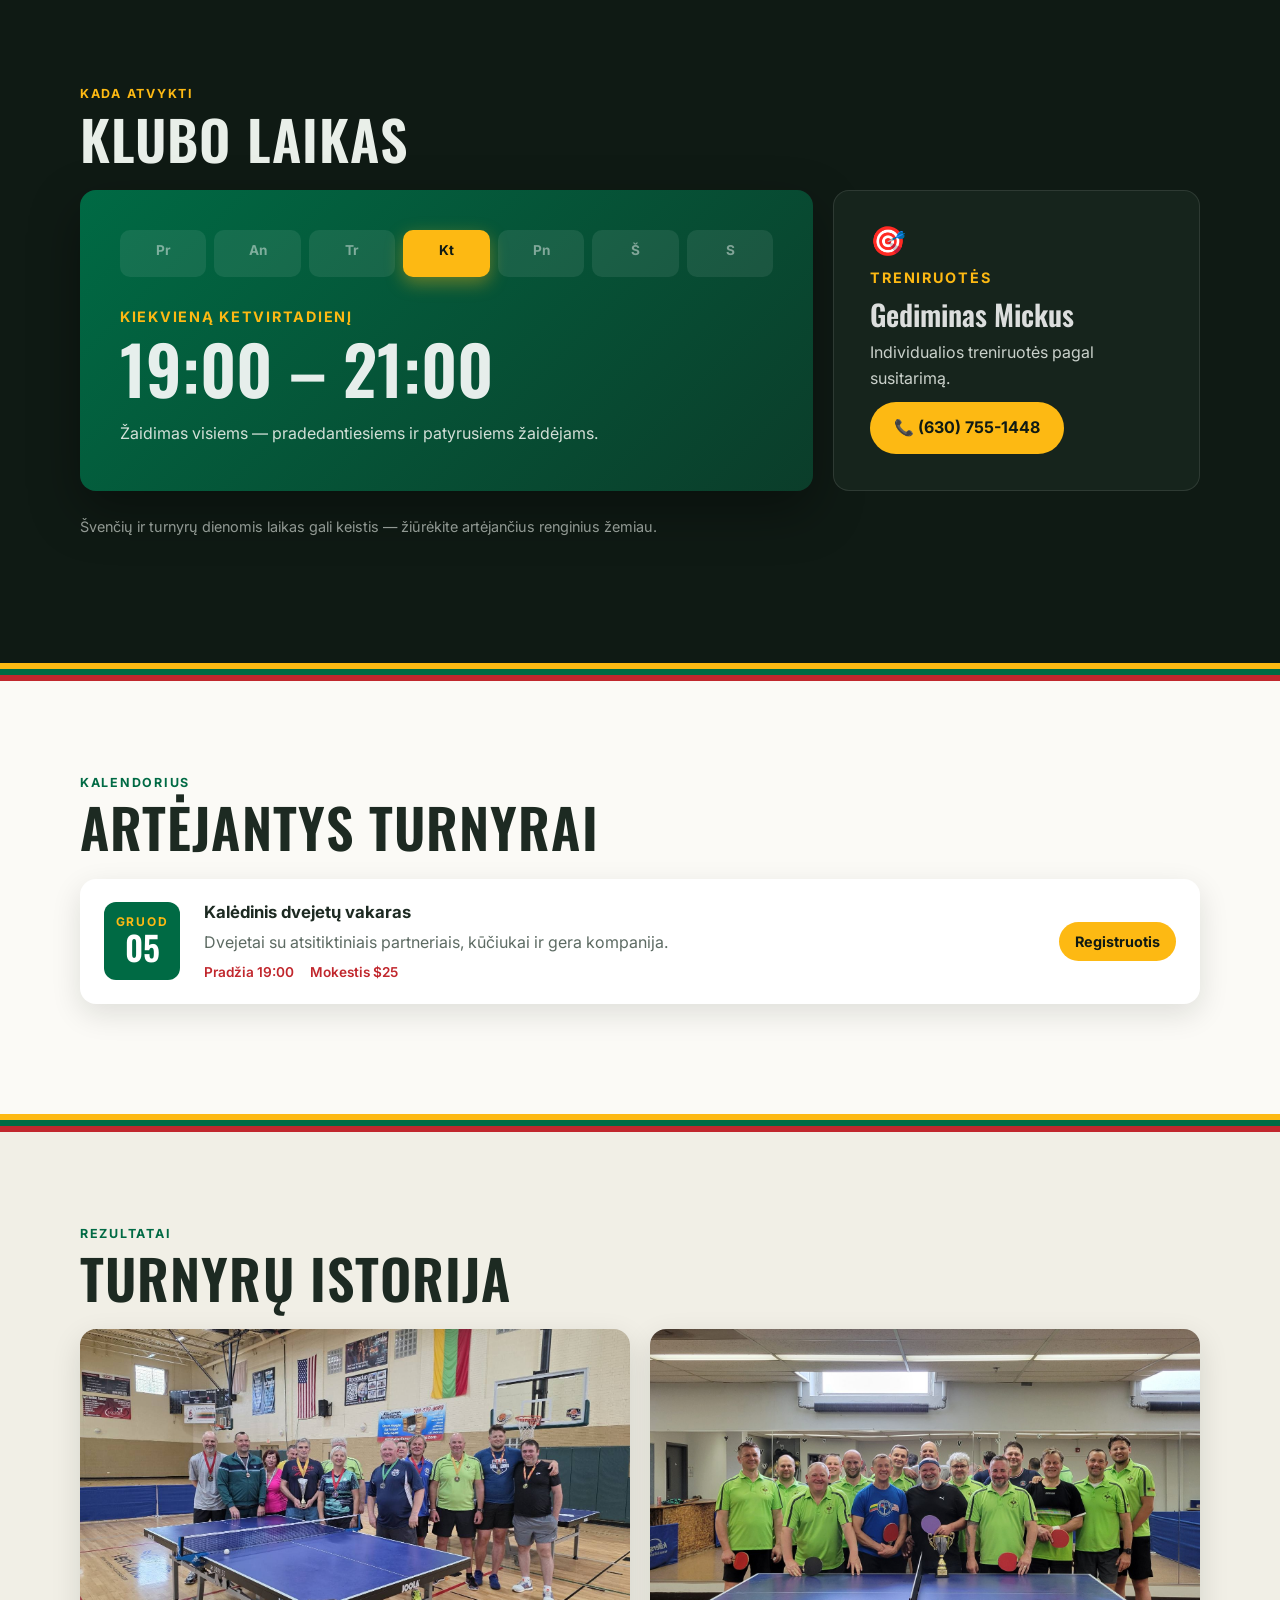
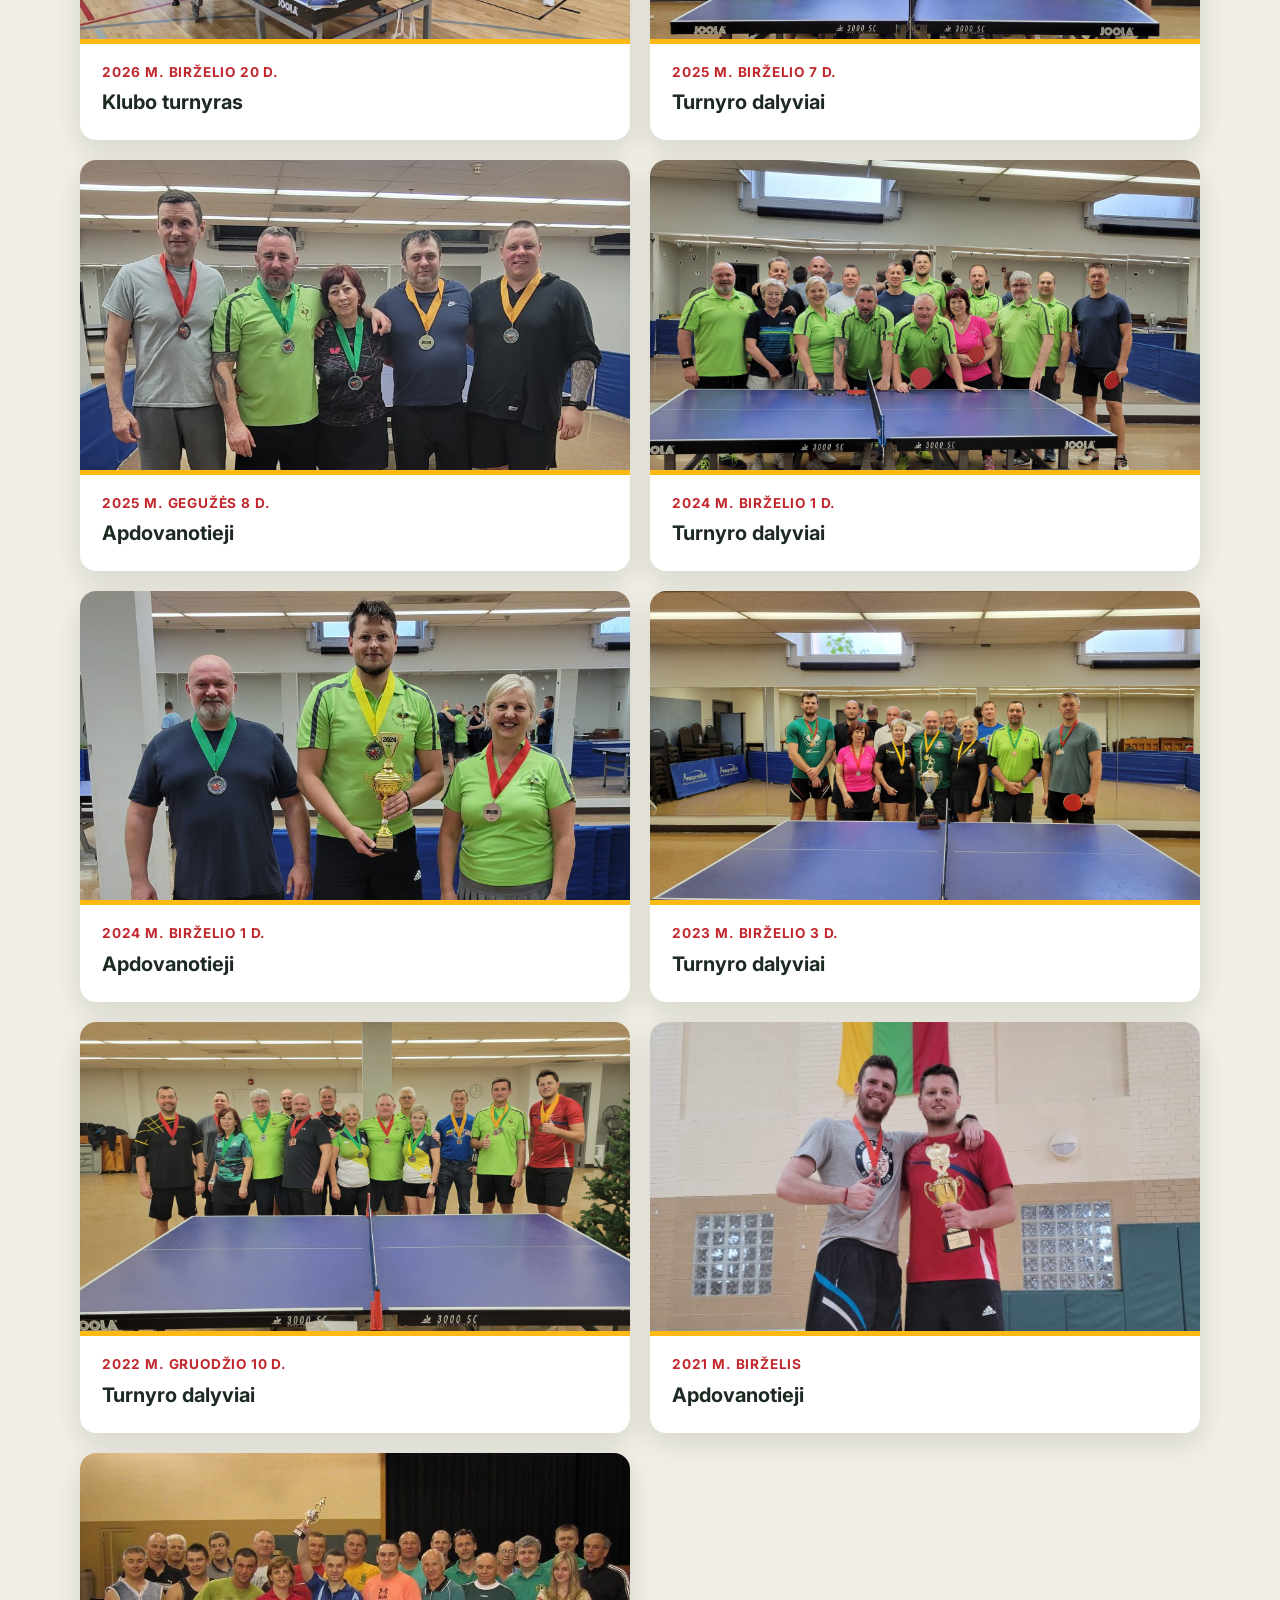
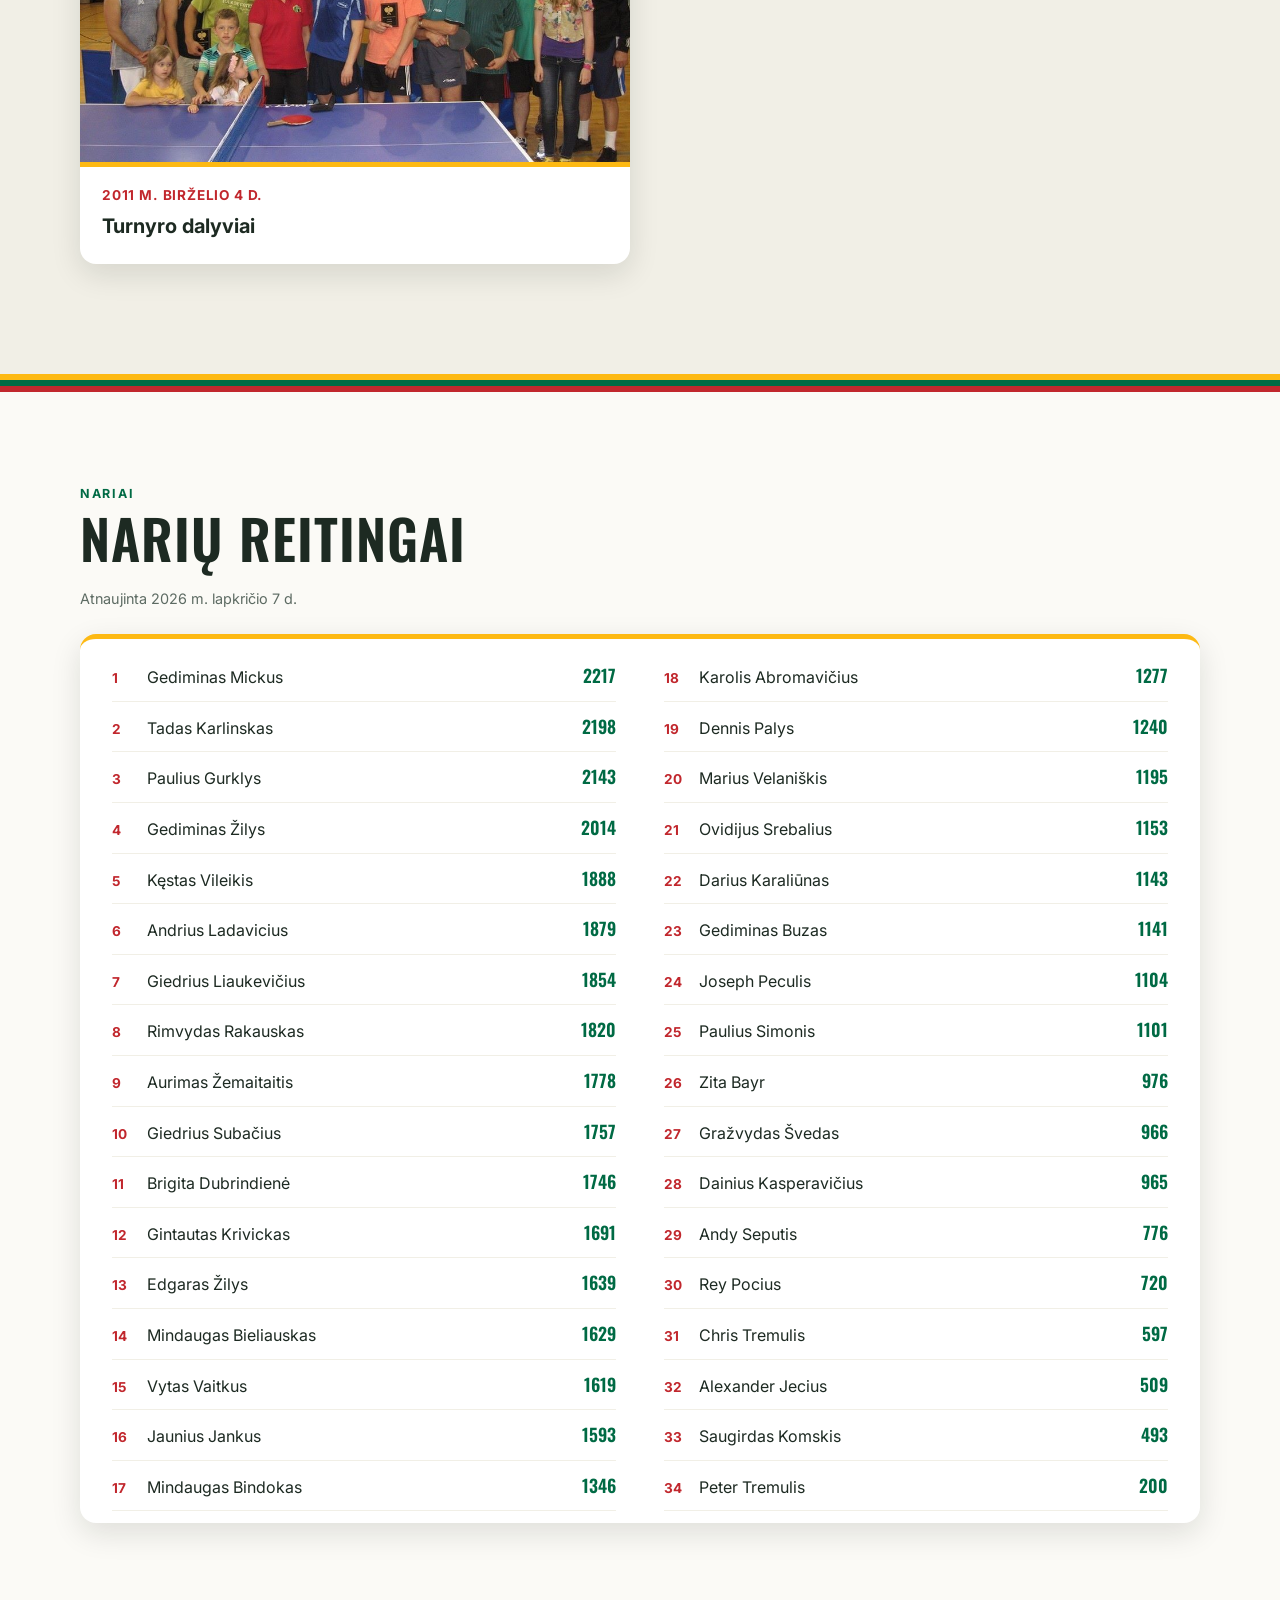
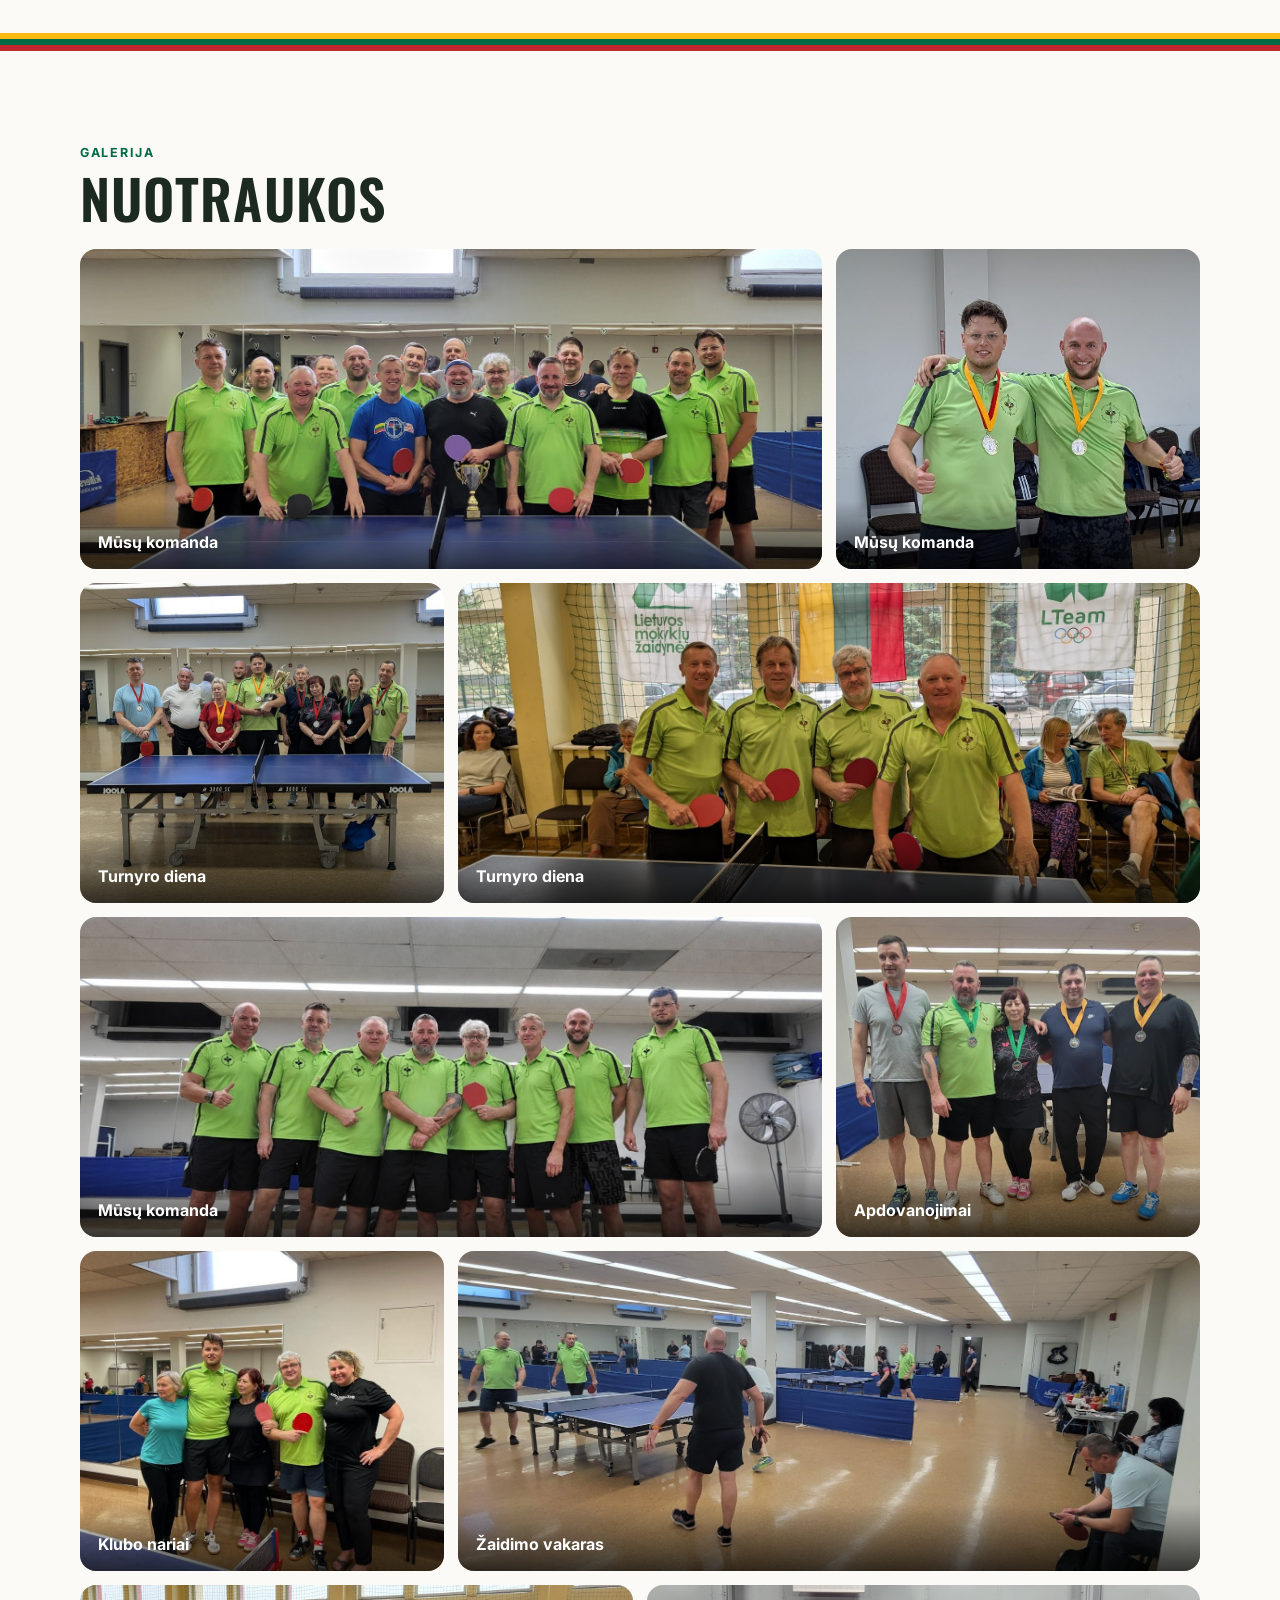
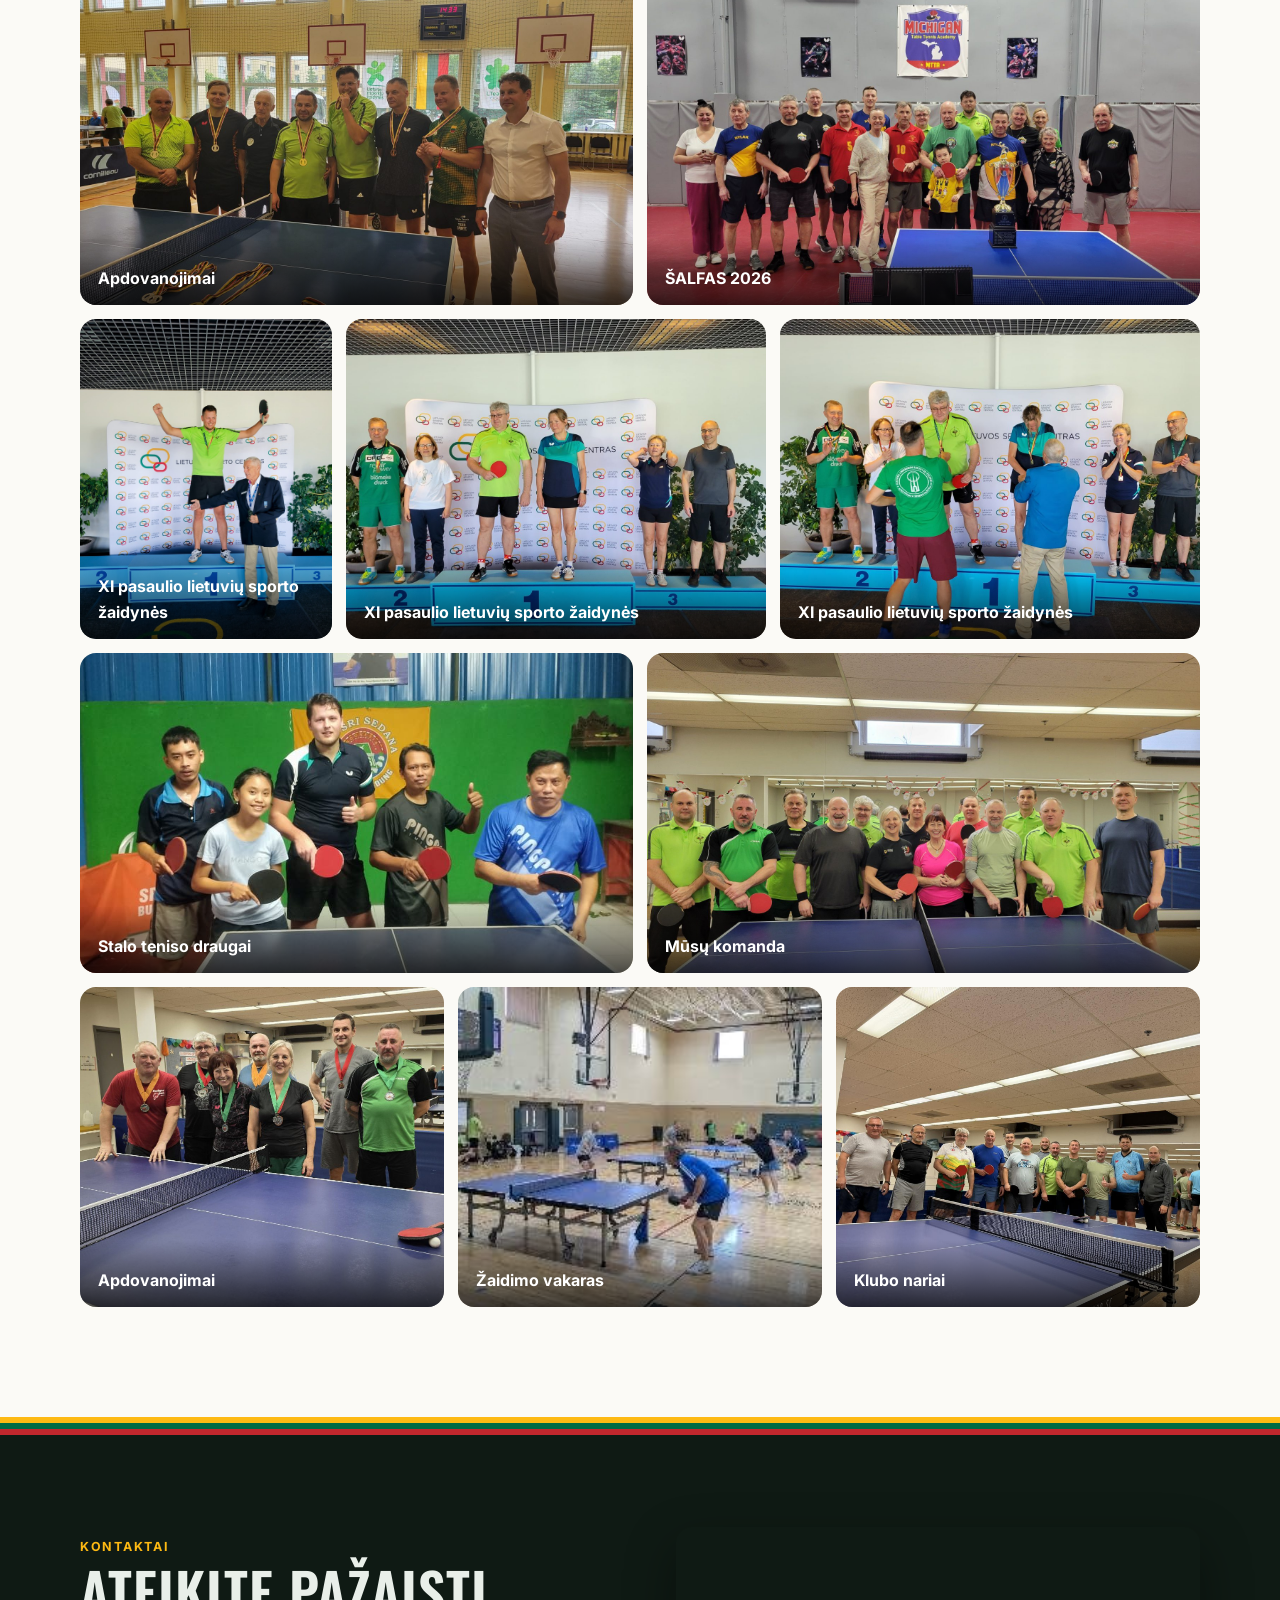
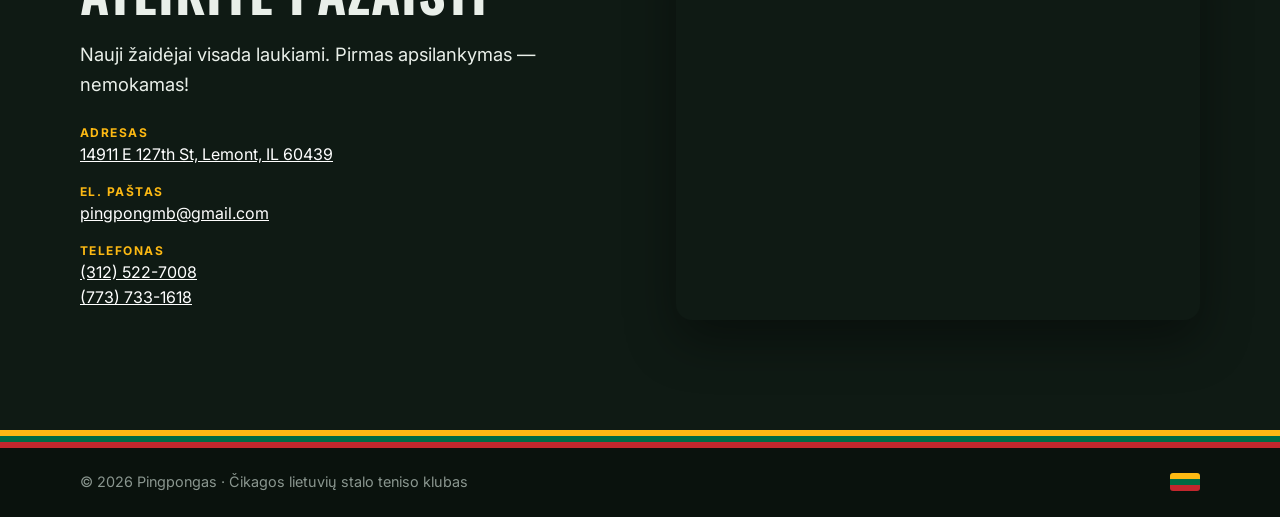
==== commit 7b4aad48: "Correct the tournament group photo date to June 4, 2011 Co-Authored-By: Claude Opus 5.5 <noreply@ant" ====
--- a/index.html
+++ b/index.html
@@ -270,11 +270,11 @@
           </div>
         </article>
         <article class="past">
-          <a href="images/tournament-2021-06-group.jpg" target="_blank">
-            <img src="images/tournament-2021-06-group.jpg" alt="Turnyro dalyviai su šeimomis prie stalo" loading="lazy">
-          </a>
-          <div class="past-body">
-            <p class="past-date"><span lang="lt">2021 m. birželis</span><span lang="en">June 2021</span></p>
+          <a href="images/tournament-2011-06-04.jpg" target="_blank">
+            <img src="images/tournament-2011-06-04.jpg" alt="Turnyro dalyviai su šeimomis prie stalo" loading="lazy">
+          </a>
+          <div class="past-body">
+            <p class="past-date"><span lang="lt">2011 m. birželio 4 d.</span><span lang="en">June 4, 2011</span></p>
             <h3><span lang="lt">Turnyro dalyviai</span><span lang="en">Tournament players</span></h3>
           </div>
         </article>
@@ -475,5 +475,6 @@
   </dialog>
 
   <script src="script.js?v=6"></script>
+  <!-- Cloudflare Web Analytics --><script type='module' src='https://static.cloudflareinsights.com/beacon.min.js' data-cf-beacon='{"token": "48baa83e71254e07869bd83f9a3f1efd"}'></script><!-- End Cloudflare Web Analytics -->
 </body>
 </html>
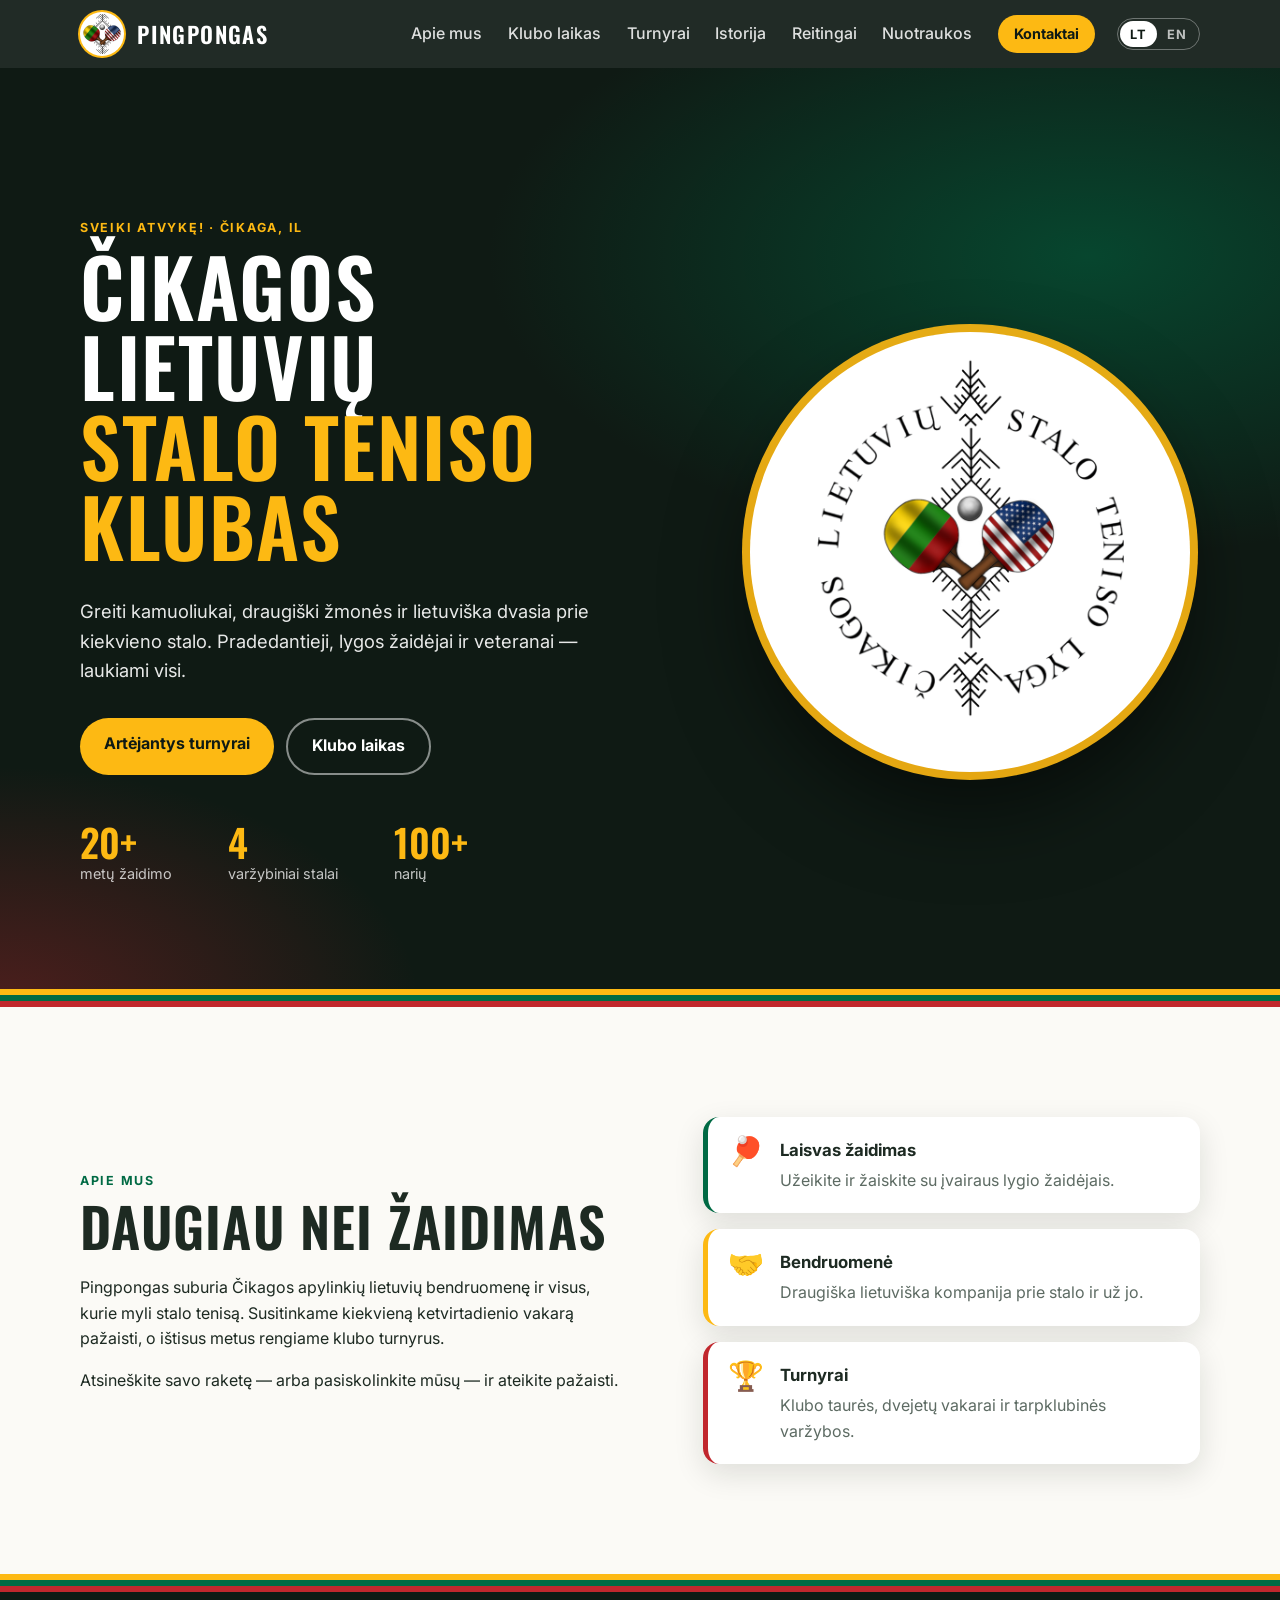
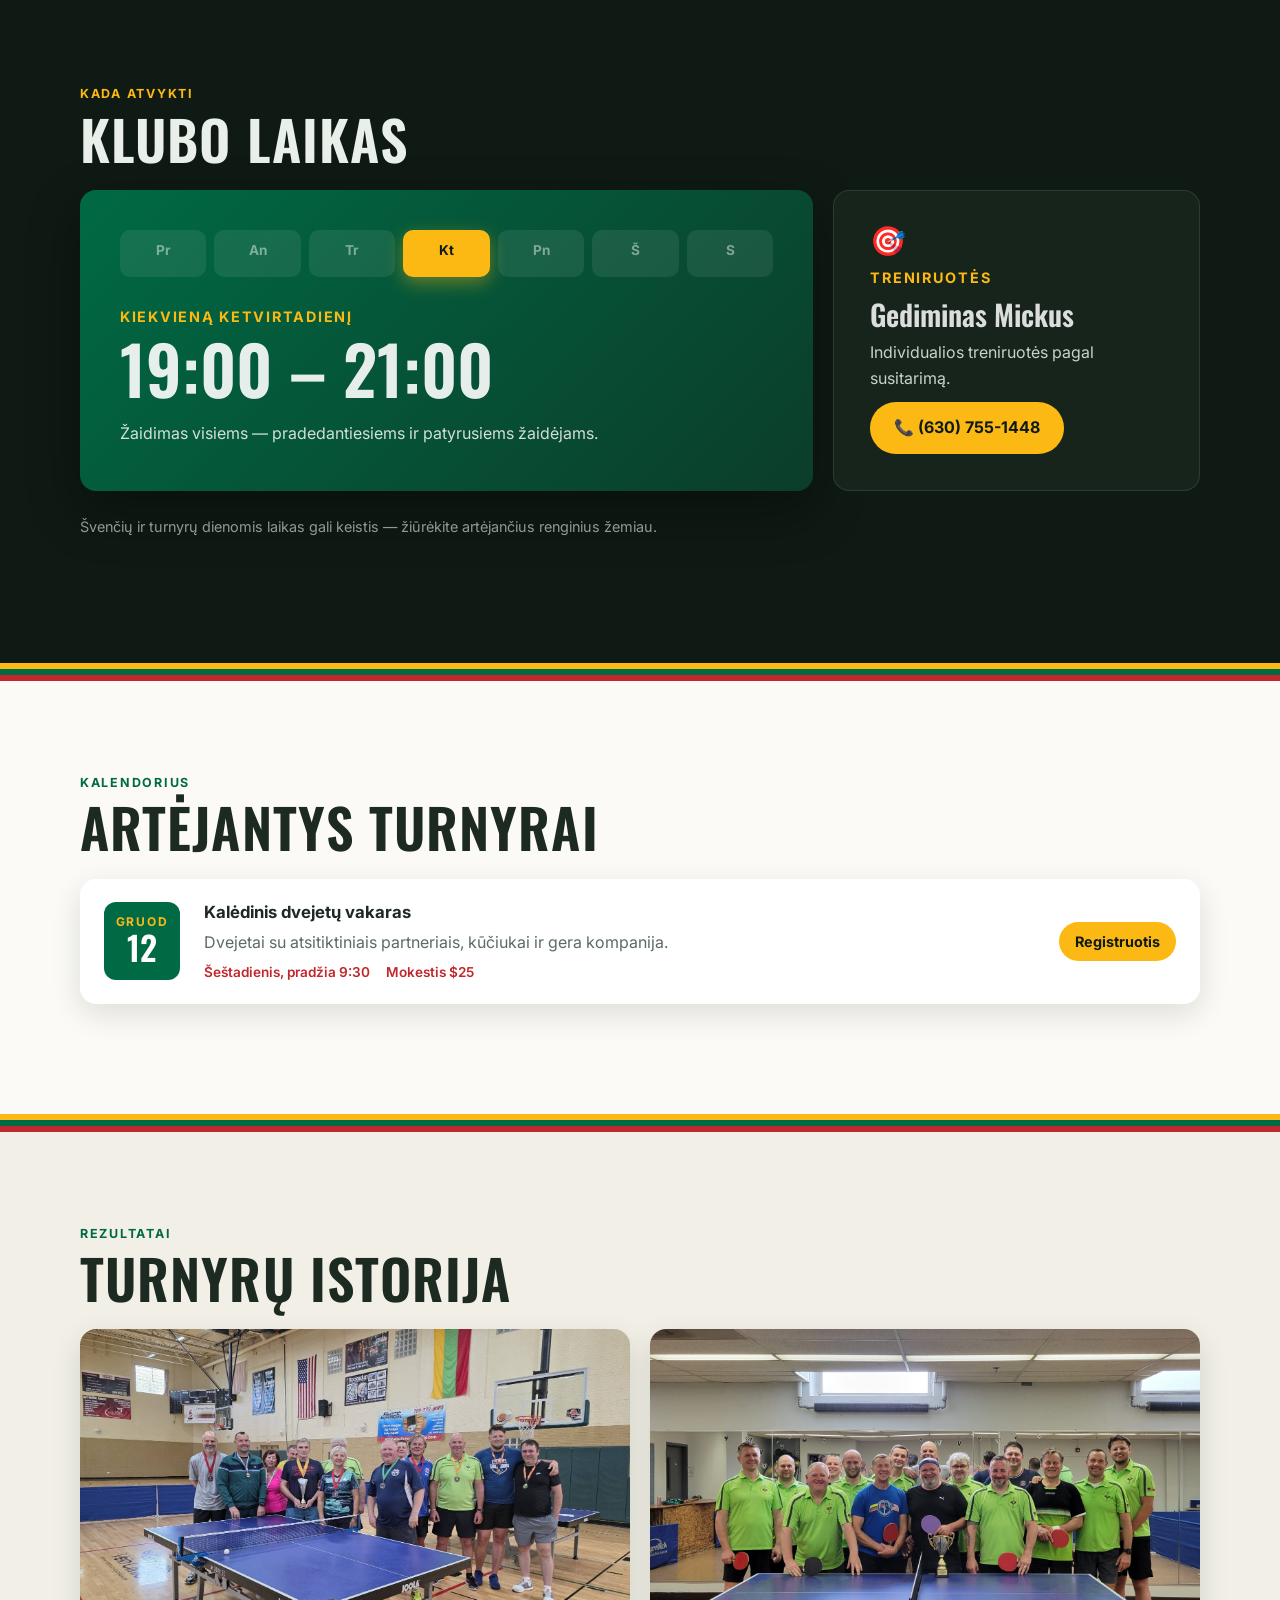
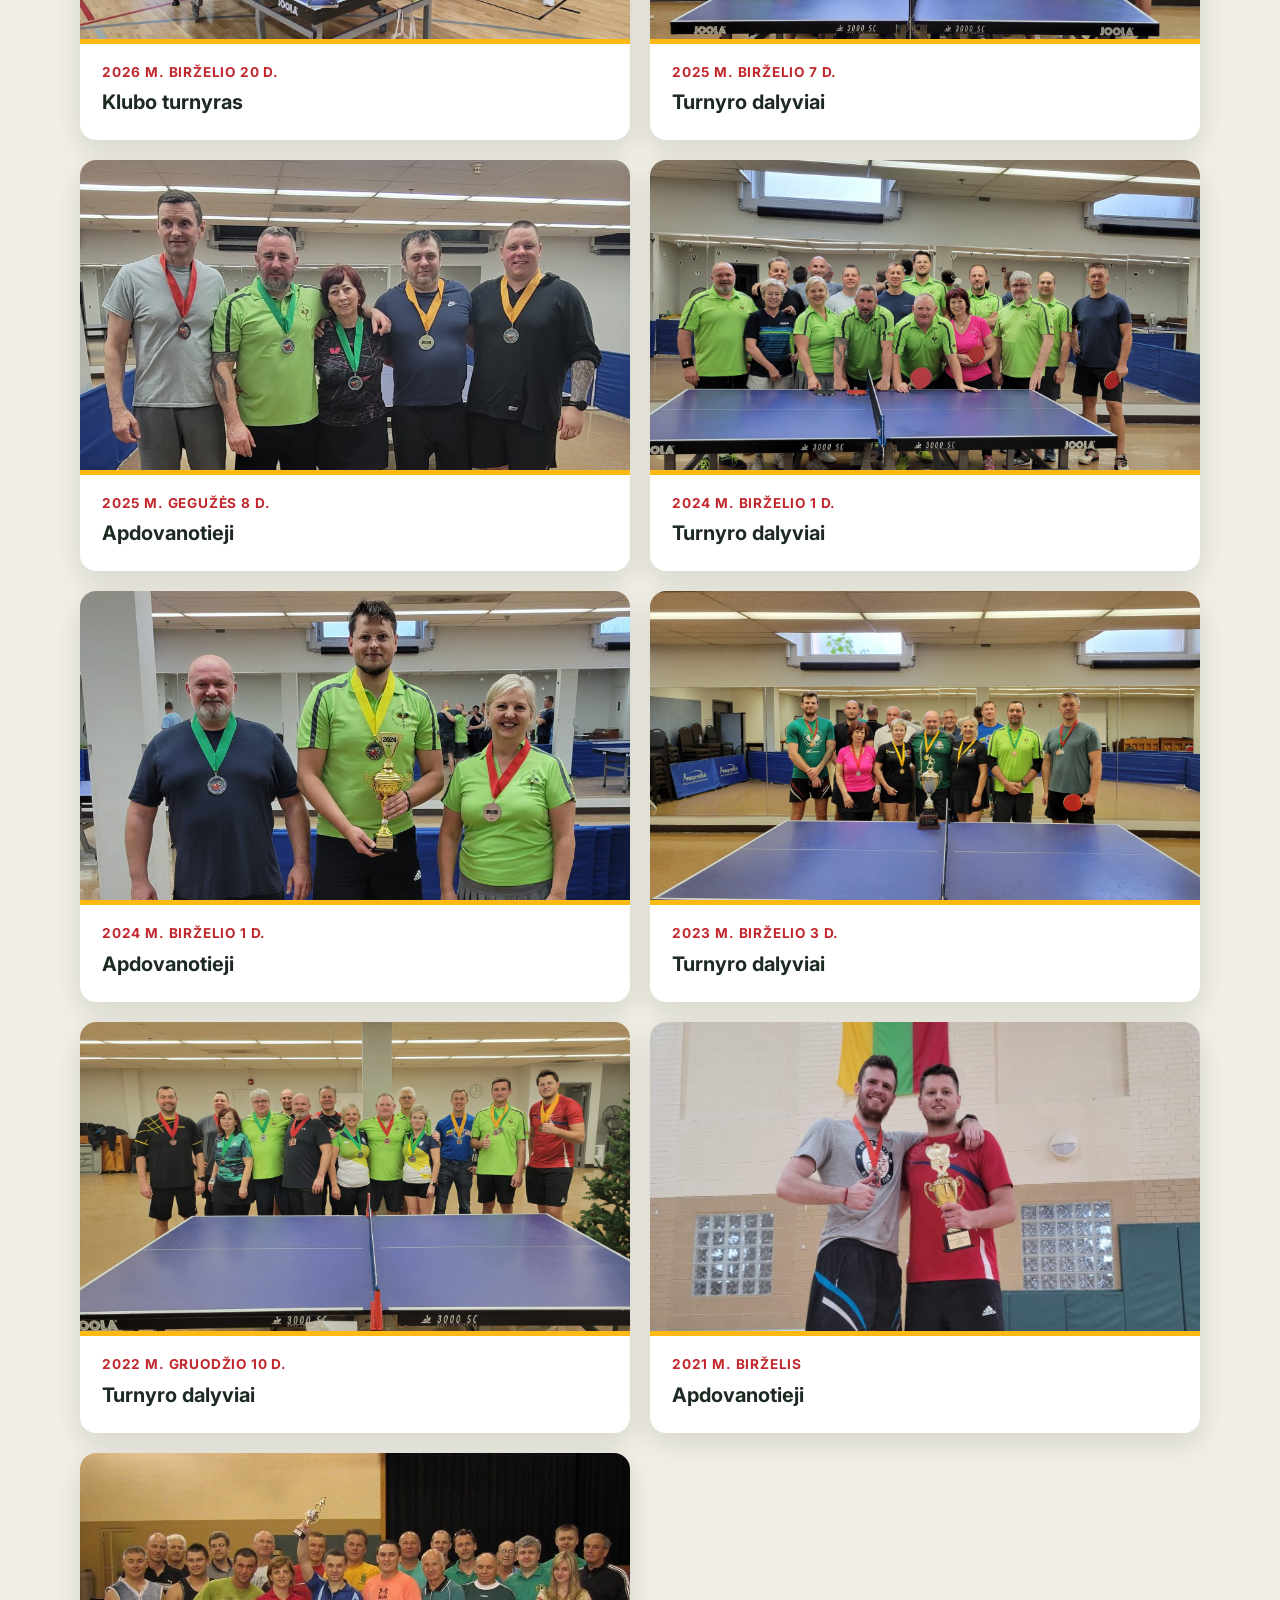
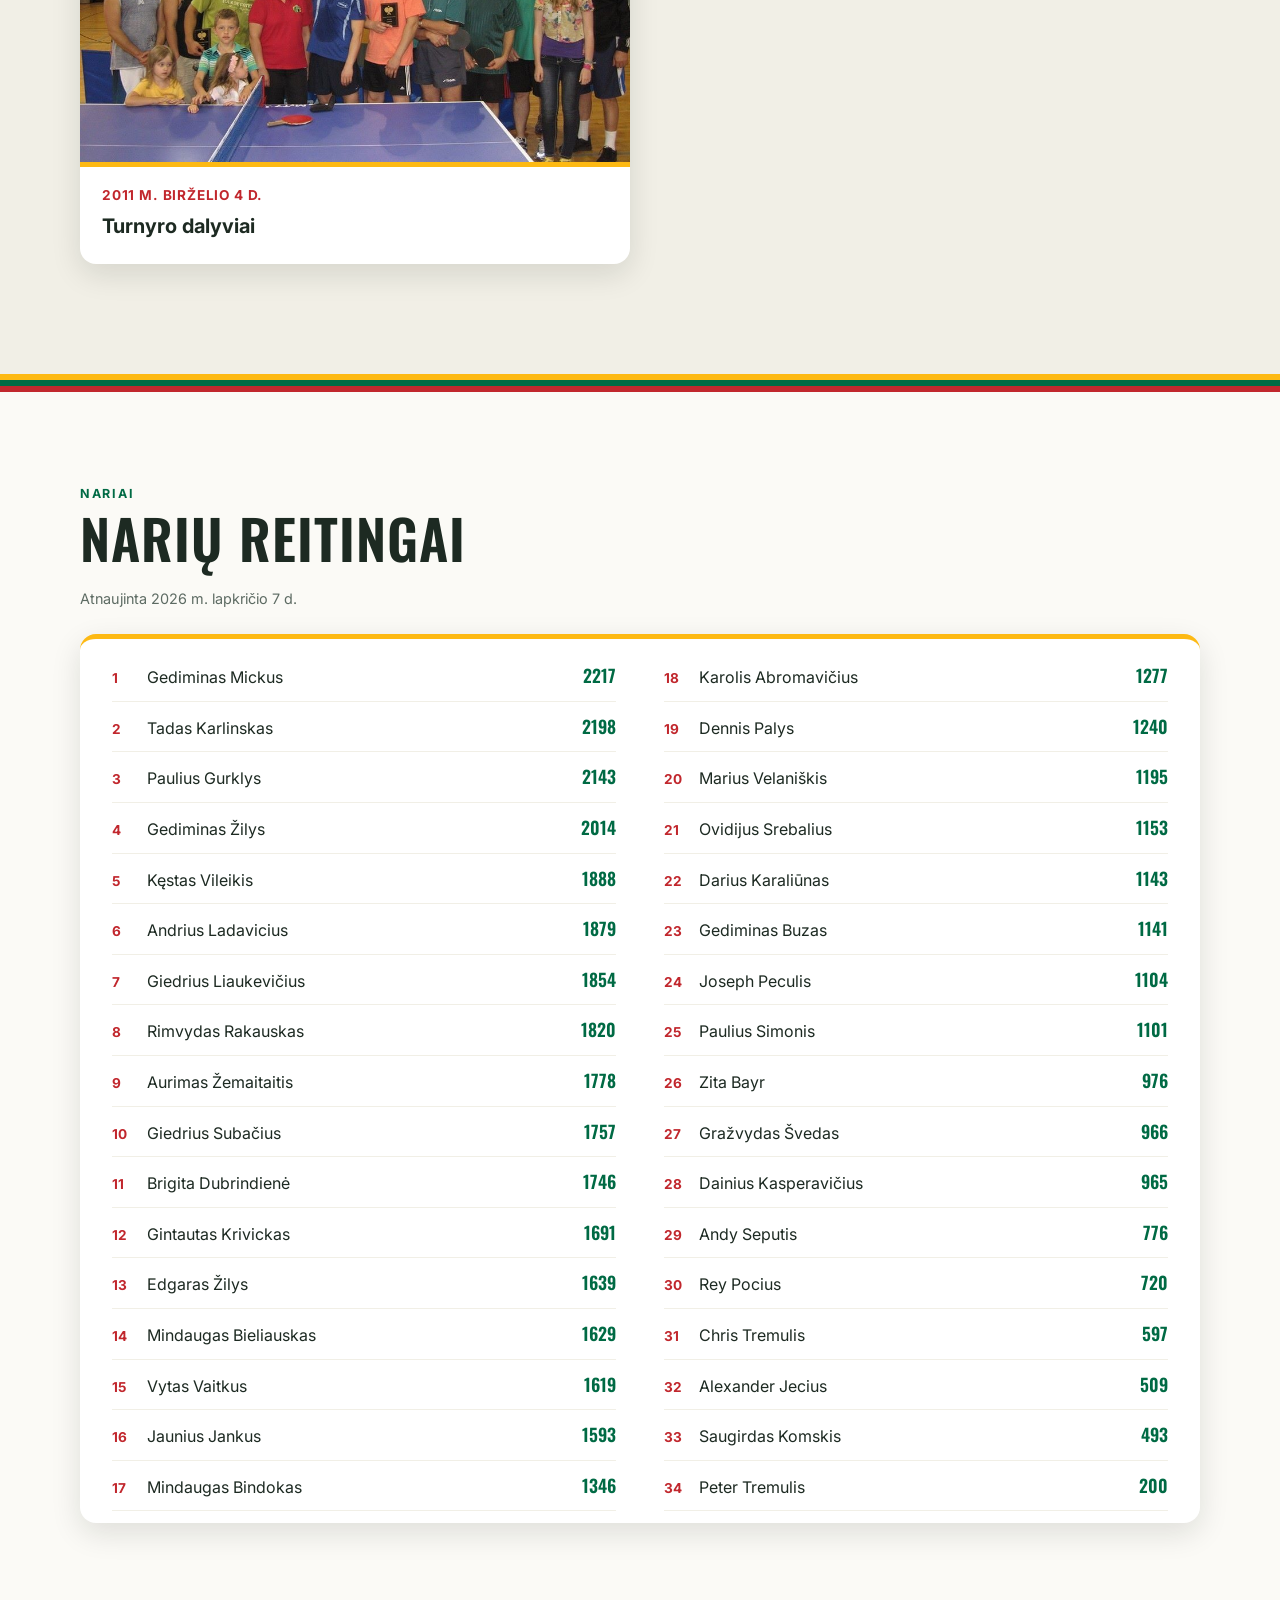
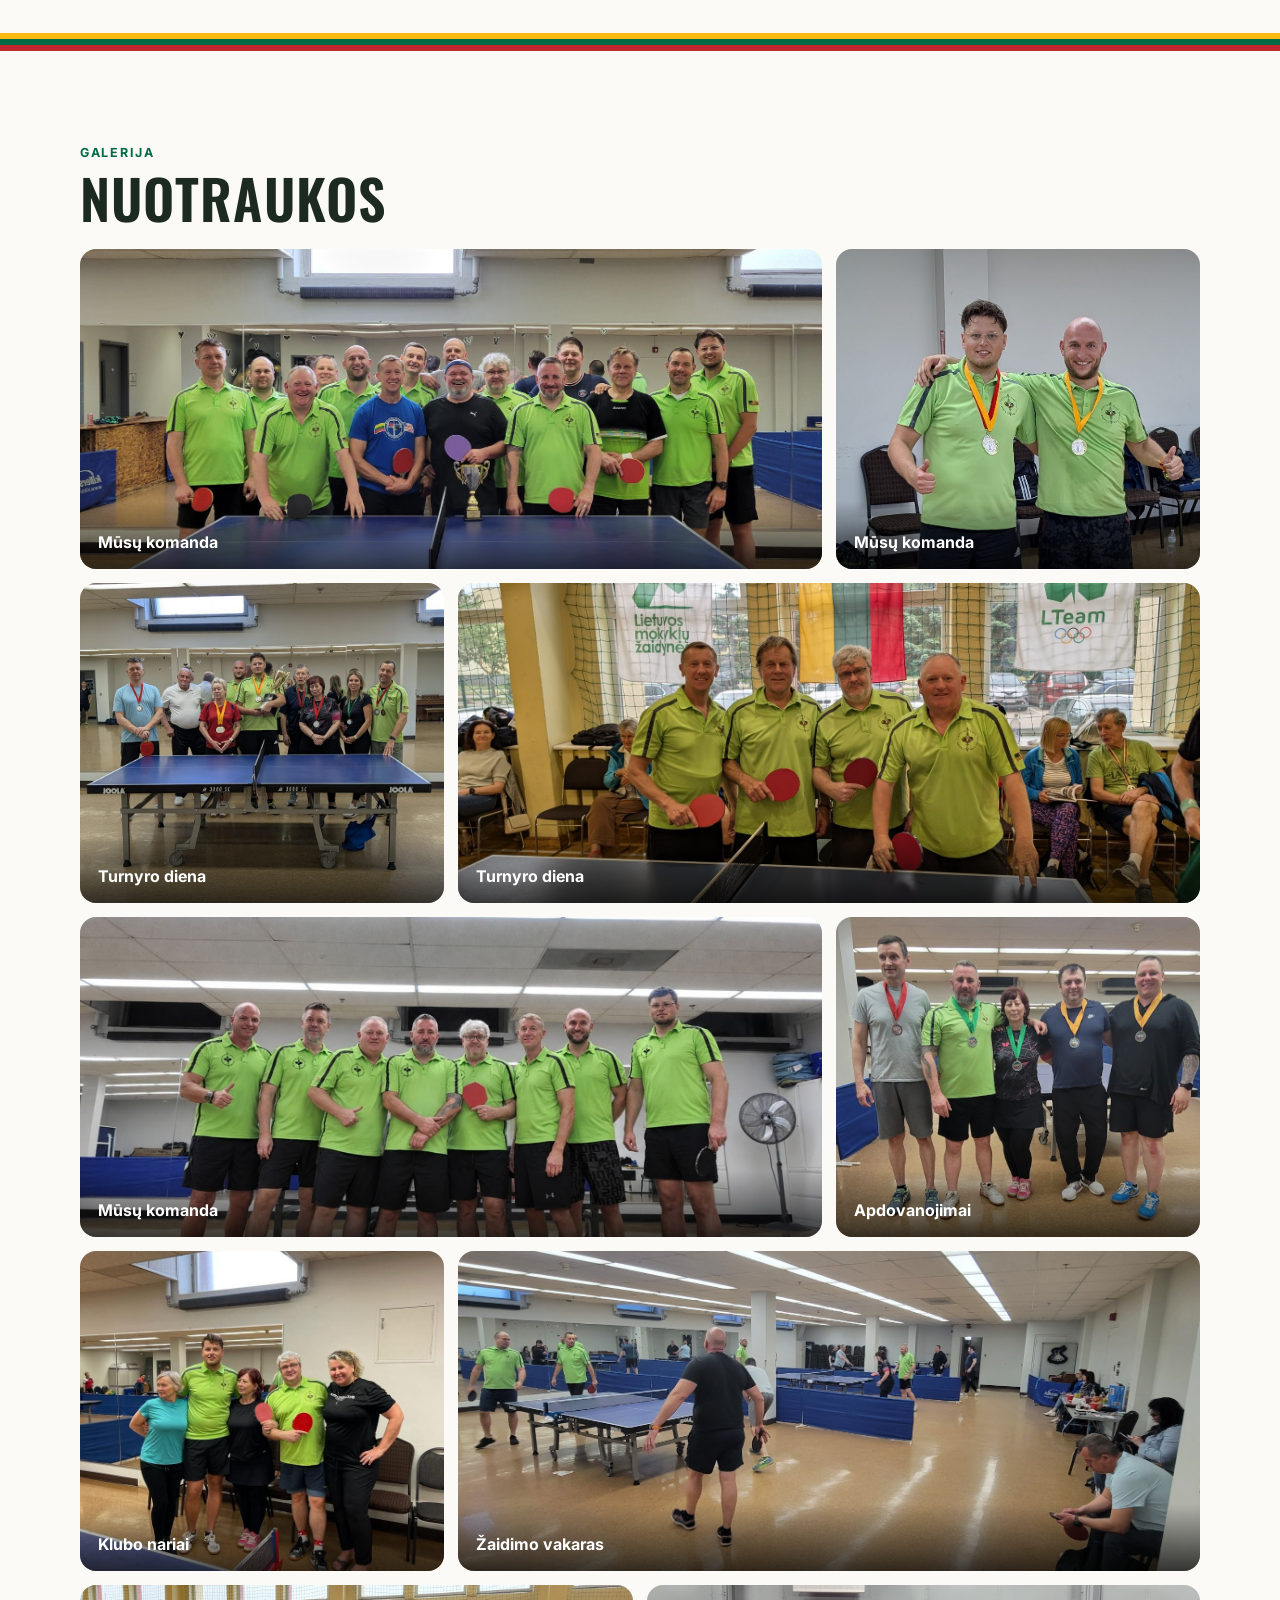
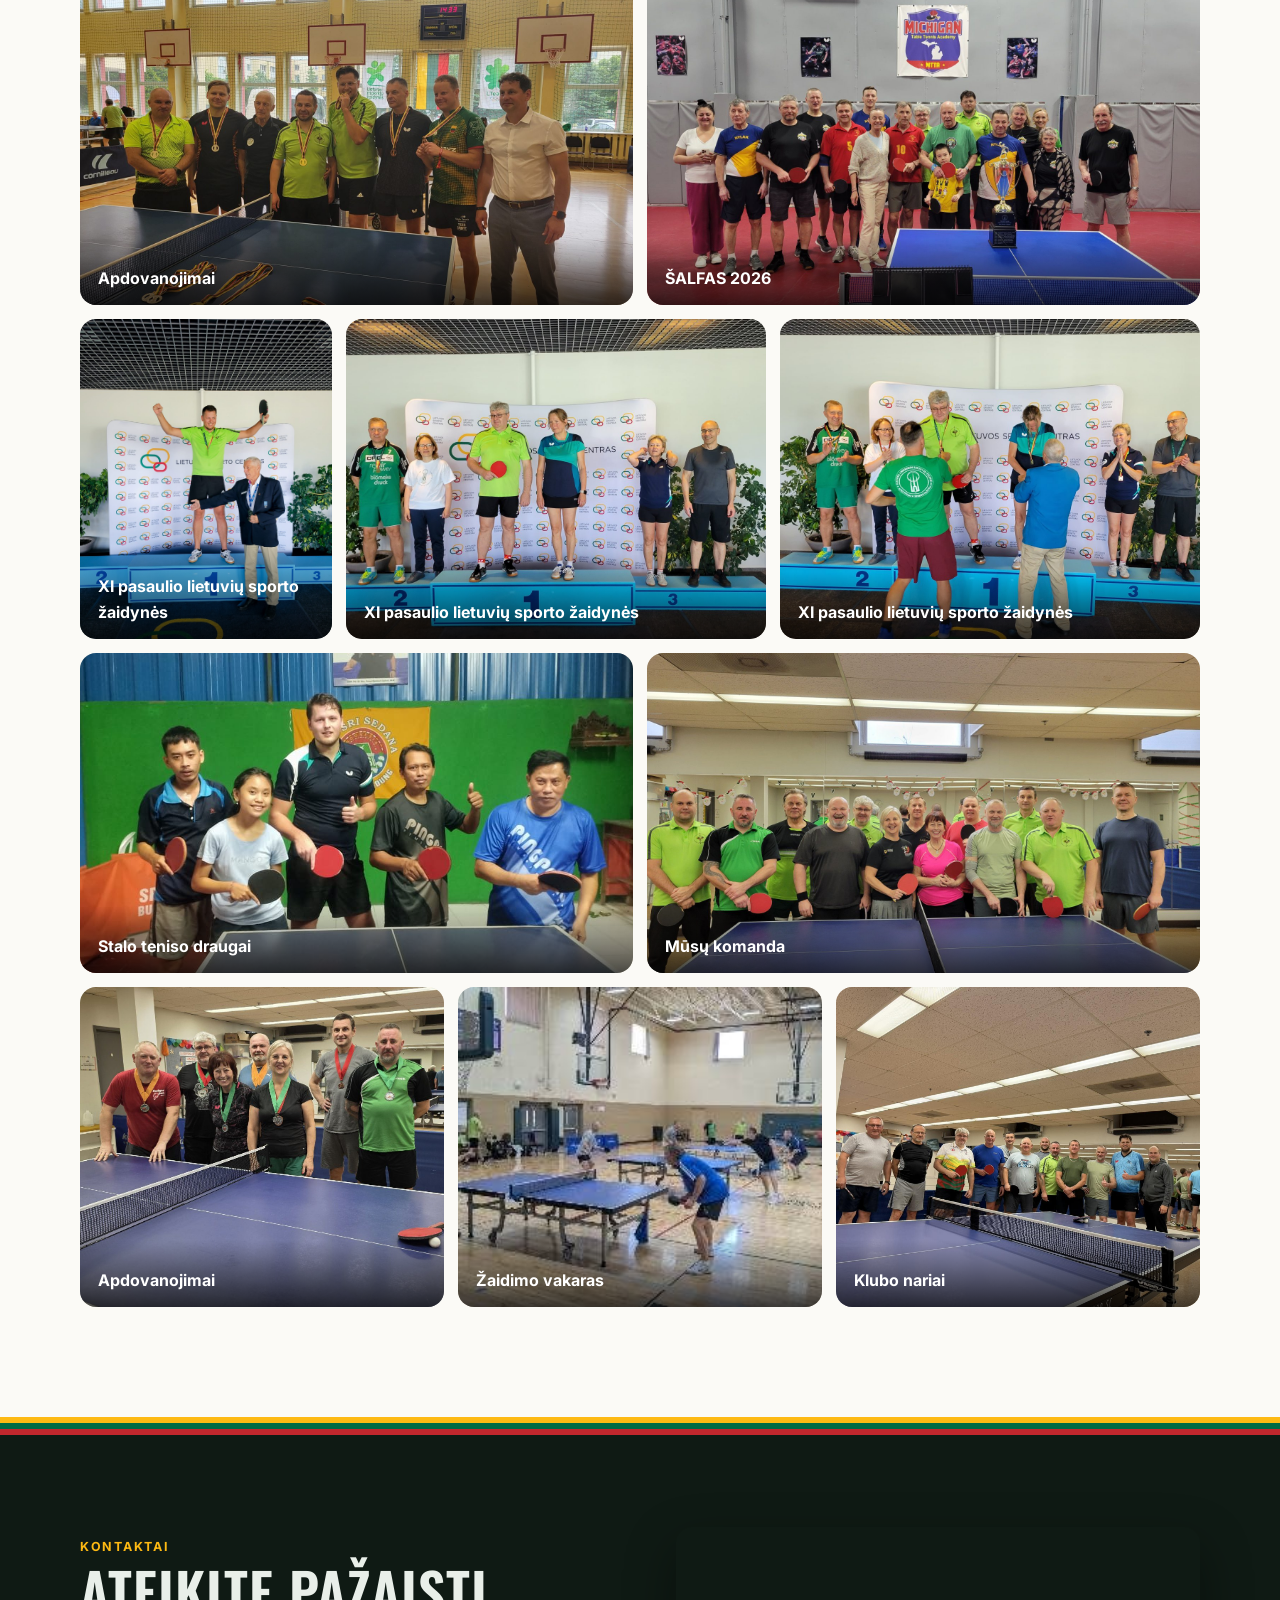
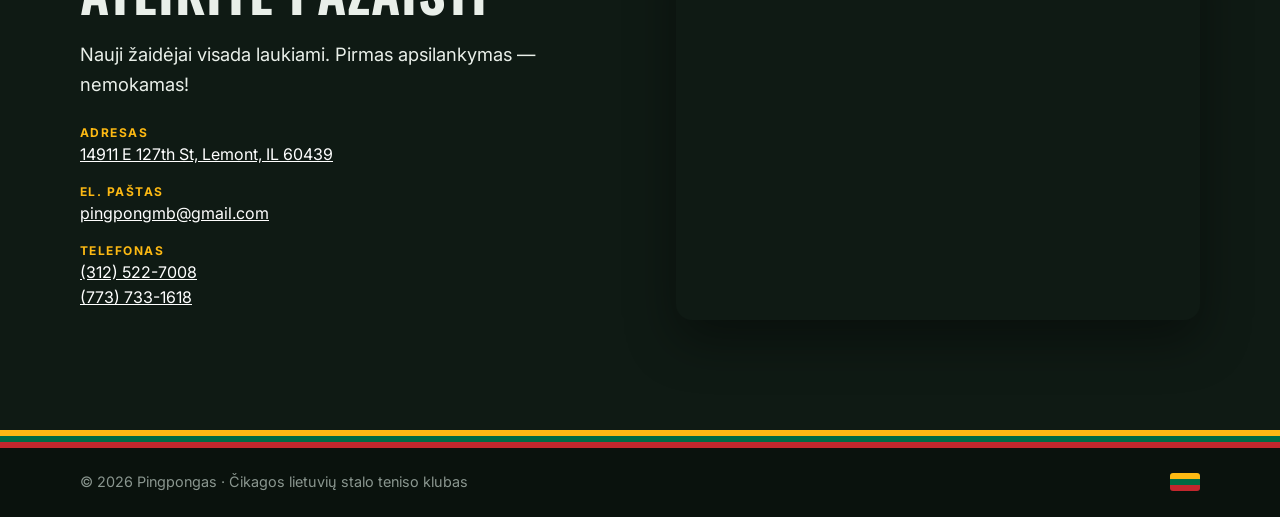
==== commit c9f97f79: "Move the Christmas doubles to Dec 12, starting 9:30 AM Co-Authored-By: Claude Opus 5.5 <noreply@anth" ====
--- a/index.html
+++ b/index.html
@@ -167,17 +167,17 @@
       <h2><span lang="lt">Artėjantys turnyrai</span><span lang="en">Upcoming tournaments</span></h2>
       <div class="events">
         <article class="event">
-          <div class="date"><span lang="lt">GRUOD</span><span lang="en">DEC</span><strong>05</strong></div>
+          <div class="date"><span lang="lt">GRUOD</span><span lang="en">DEC</span><strong>12</strong></div>
           <div class="event-body">
             <h3><span lang="lt">Kalėdinis dvejetų vakaras</span><span lang="en">Christmas Doubles Night</span></h3>
             <p><span lang="lt">Dvejetai su atsitiktiniais partneriais, kūčiukai ir gera kompanija.</span>
                <span lang="en">Random-partner doubles, kūčiukai and good company.</span></p>
             <ul class="meta">
-              <li><span lang="lt">Pradžia 19:00</span><span lang="en">Starts 7:00 PM</span></li>
+              <li><span lang="lt">Šeštadienis, pradžia 9:30</span><span lang="en">Saturday, starts 9:30 AM</span></li>
               <li><span lang="lt">Mokestis $25</span><span lang="en">Entry $25</span></li>
             </ul>
           </div>
-          <button type="button" class="btn btn-small" data-register="Kalėdinis dvejetų vakaras — 2026-12-05"><span lang="lt">Registruotis</span><span lang="en">Register</span></button>
+          <button type="button" class="btn btn-small" data-register="Kalėdinis dvejetų vakaras — 2026-12-12"><span lang="lt">Registruotis</span><span lang="en">Register</span></button>
         </article>
       </div>
     </div>
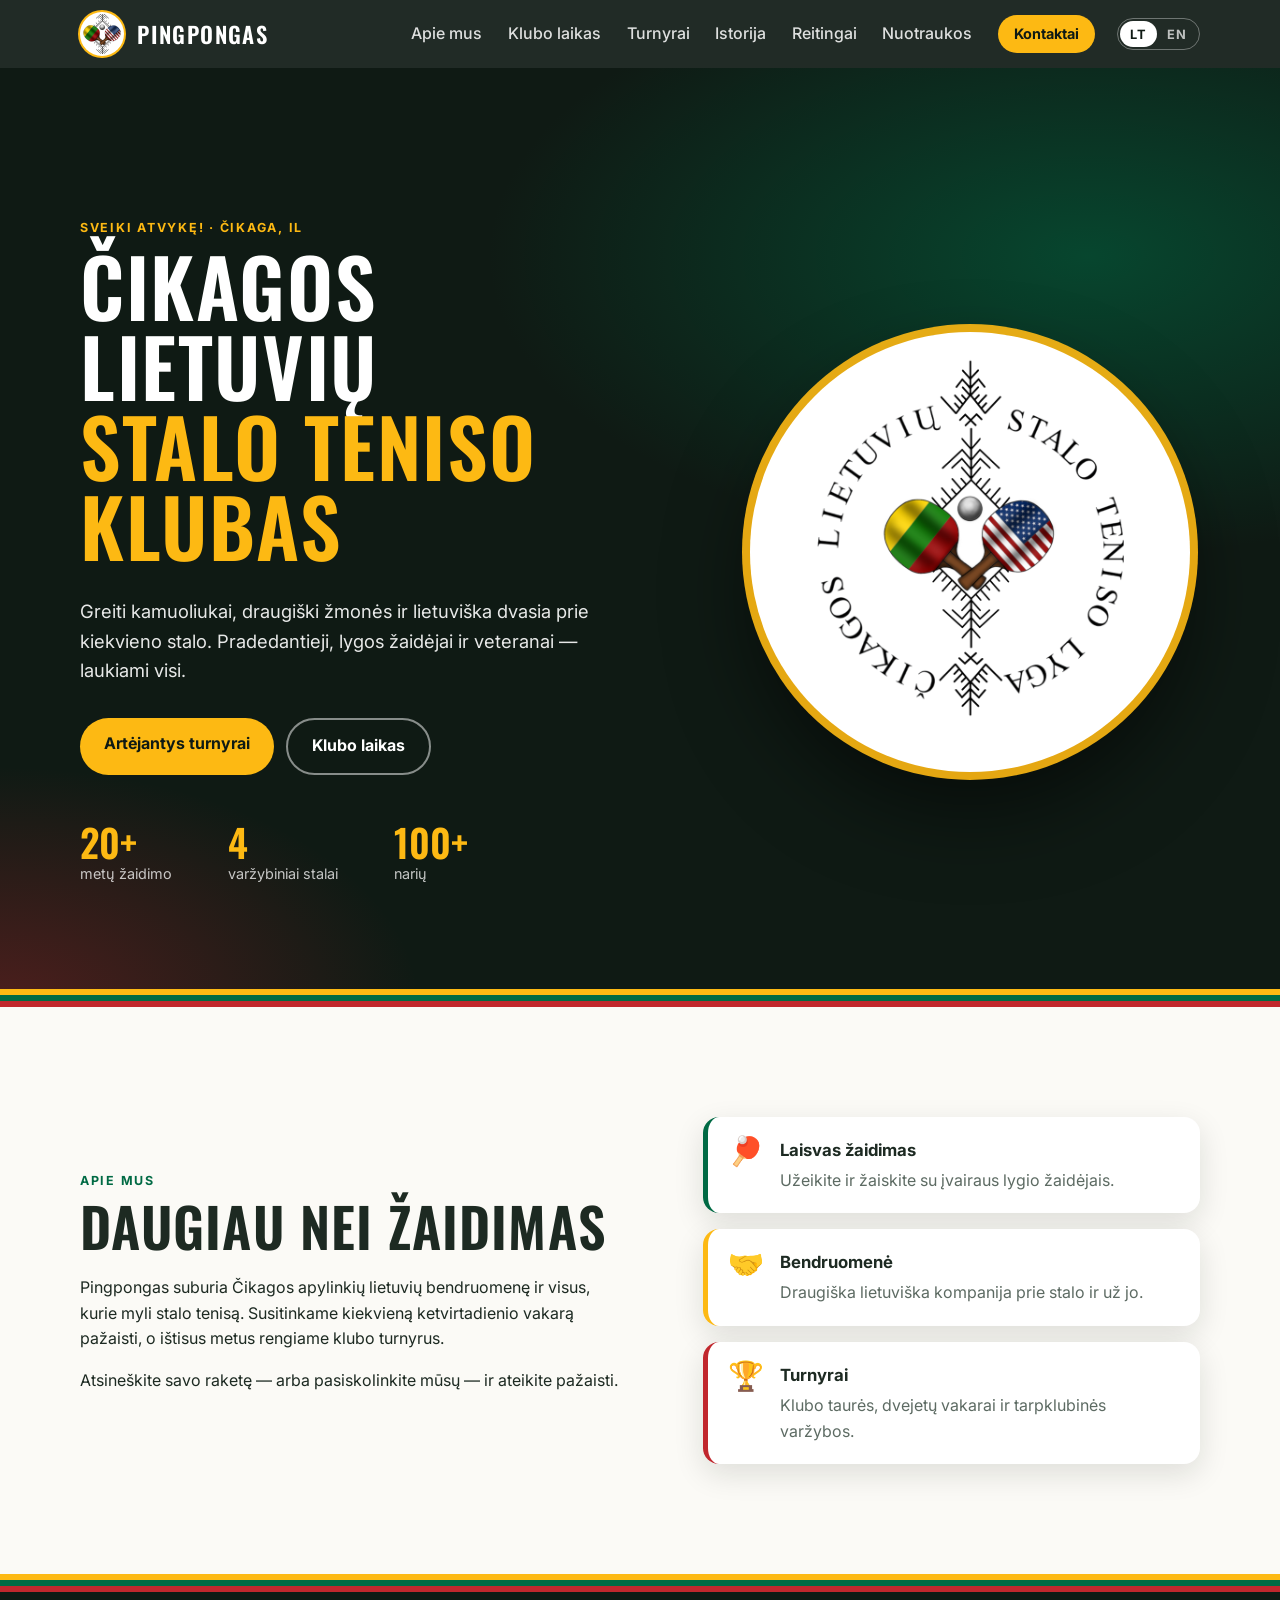
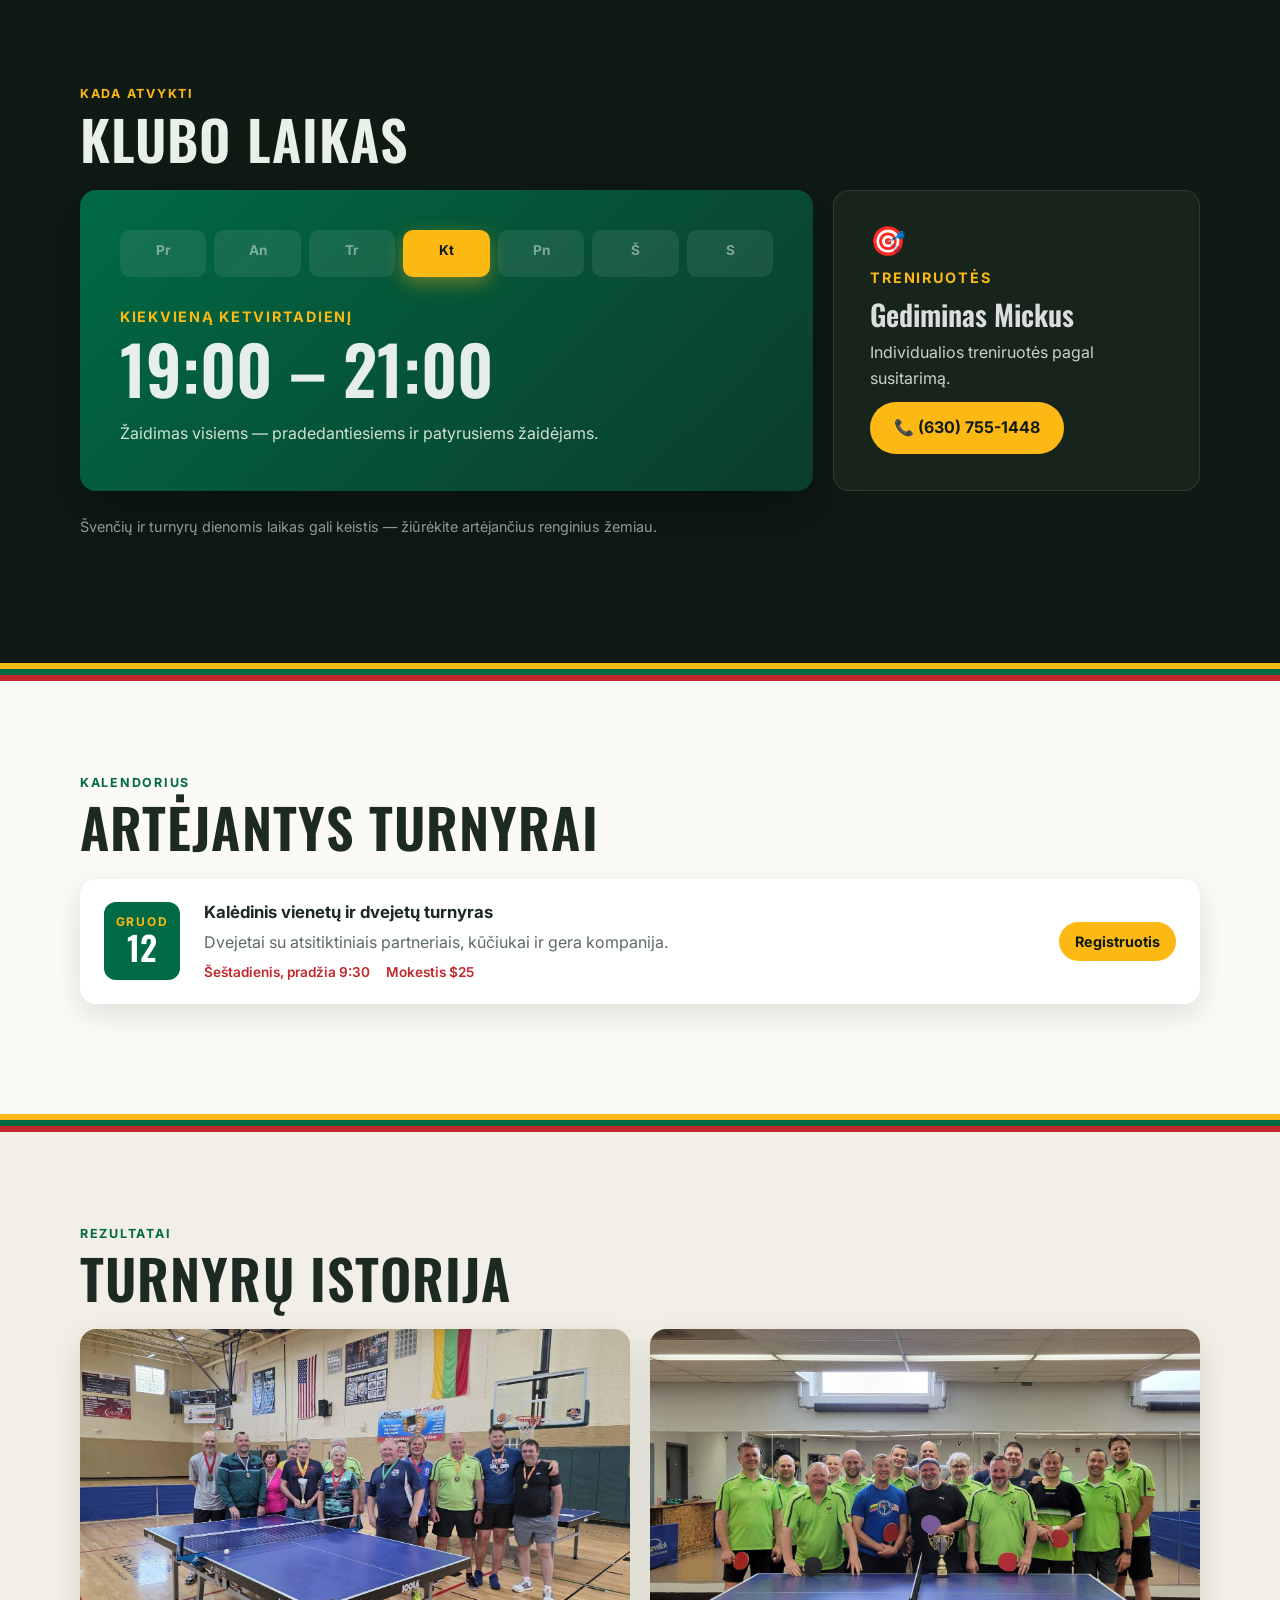
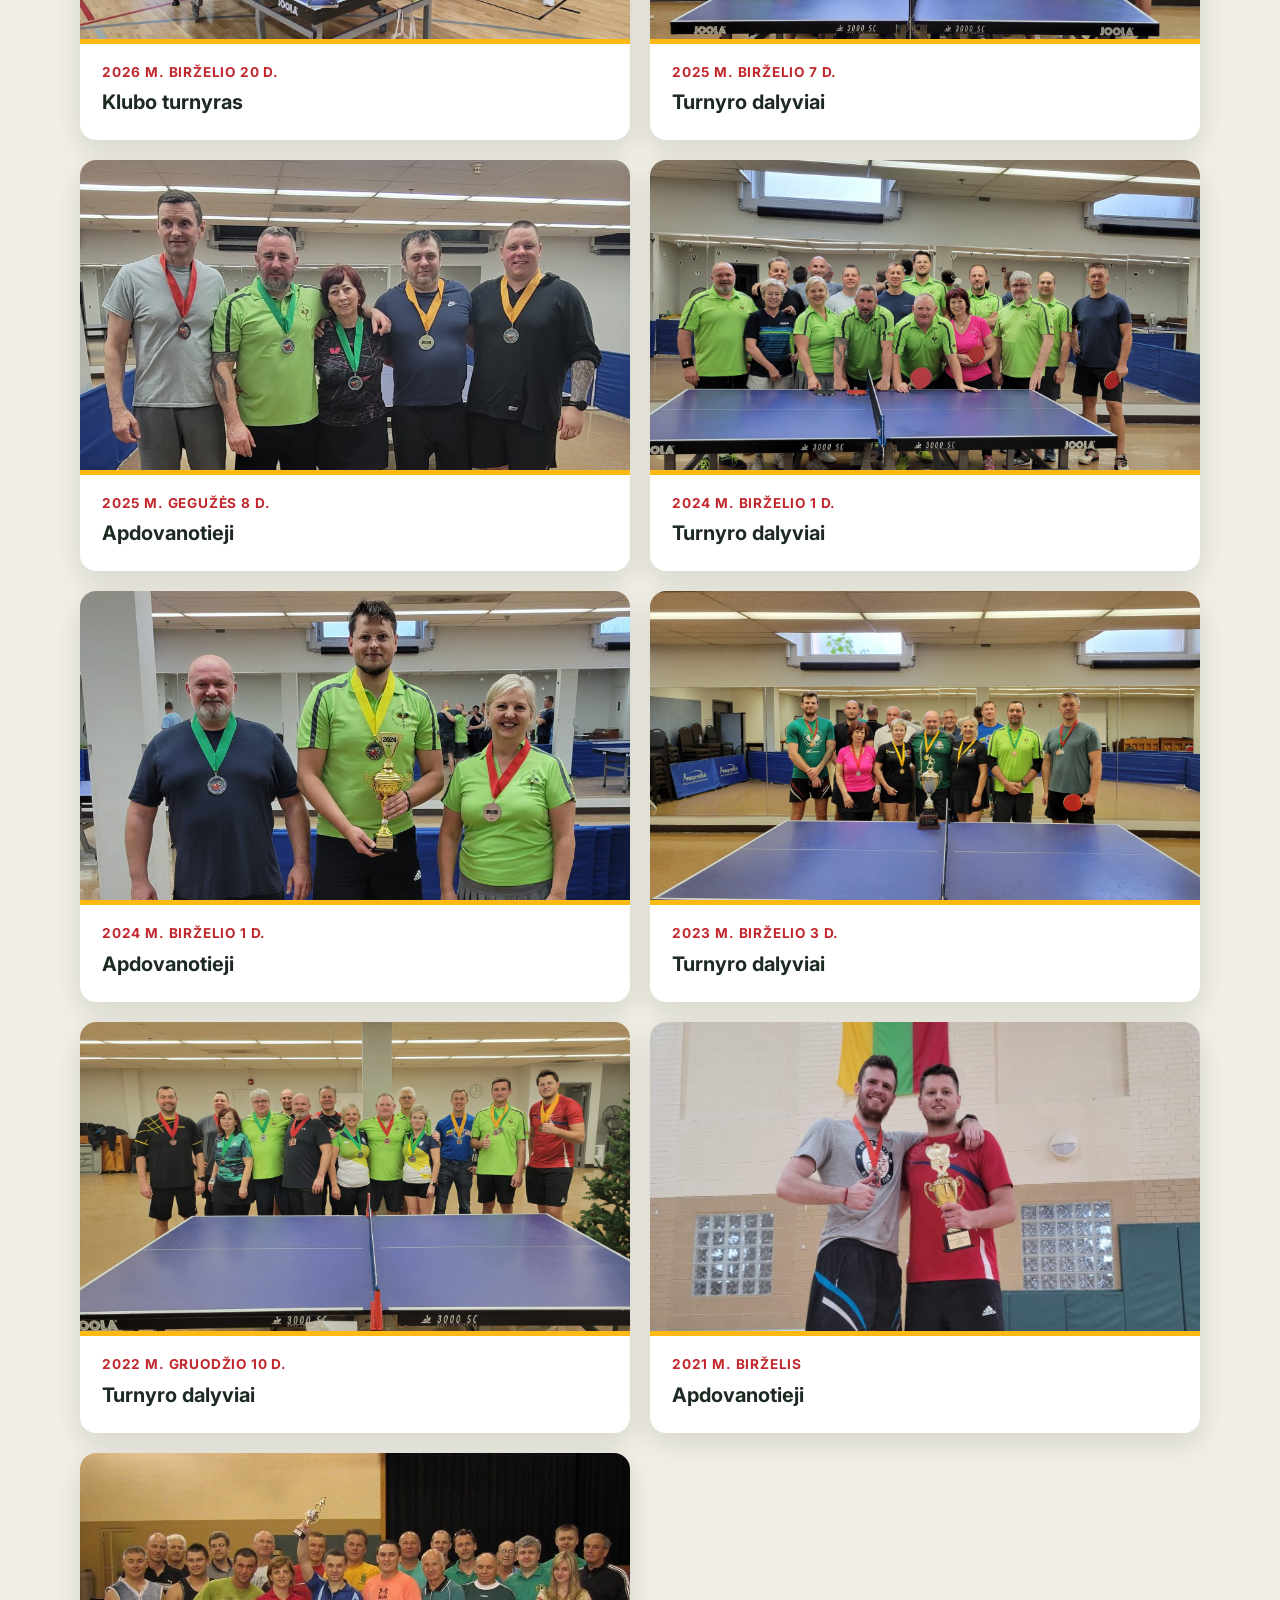
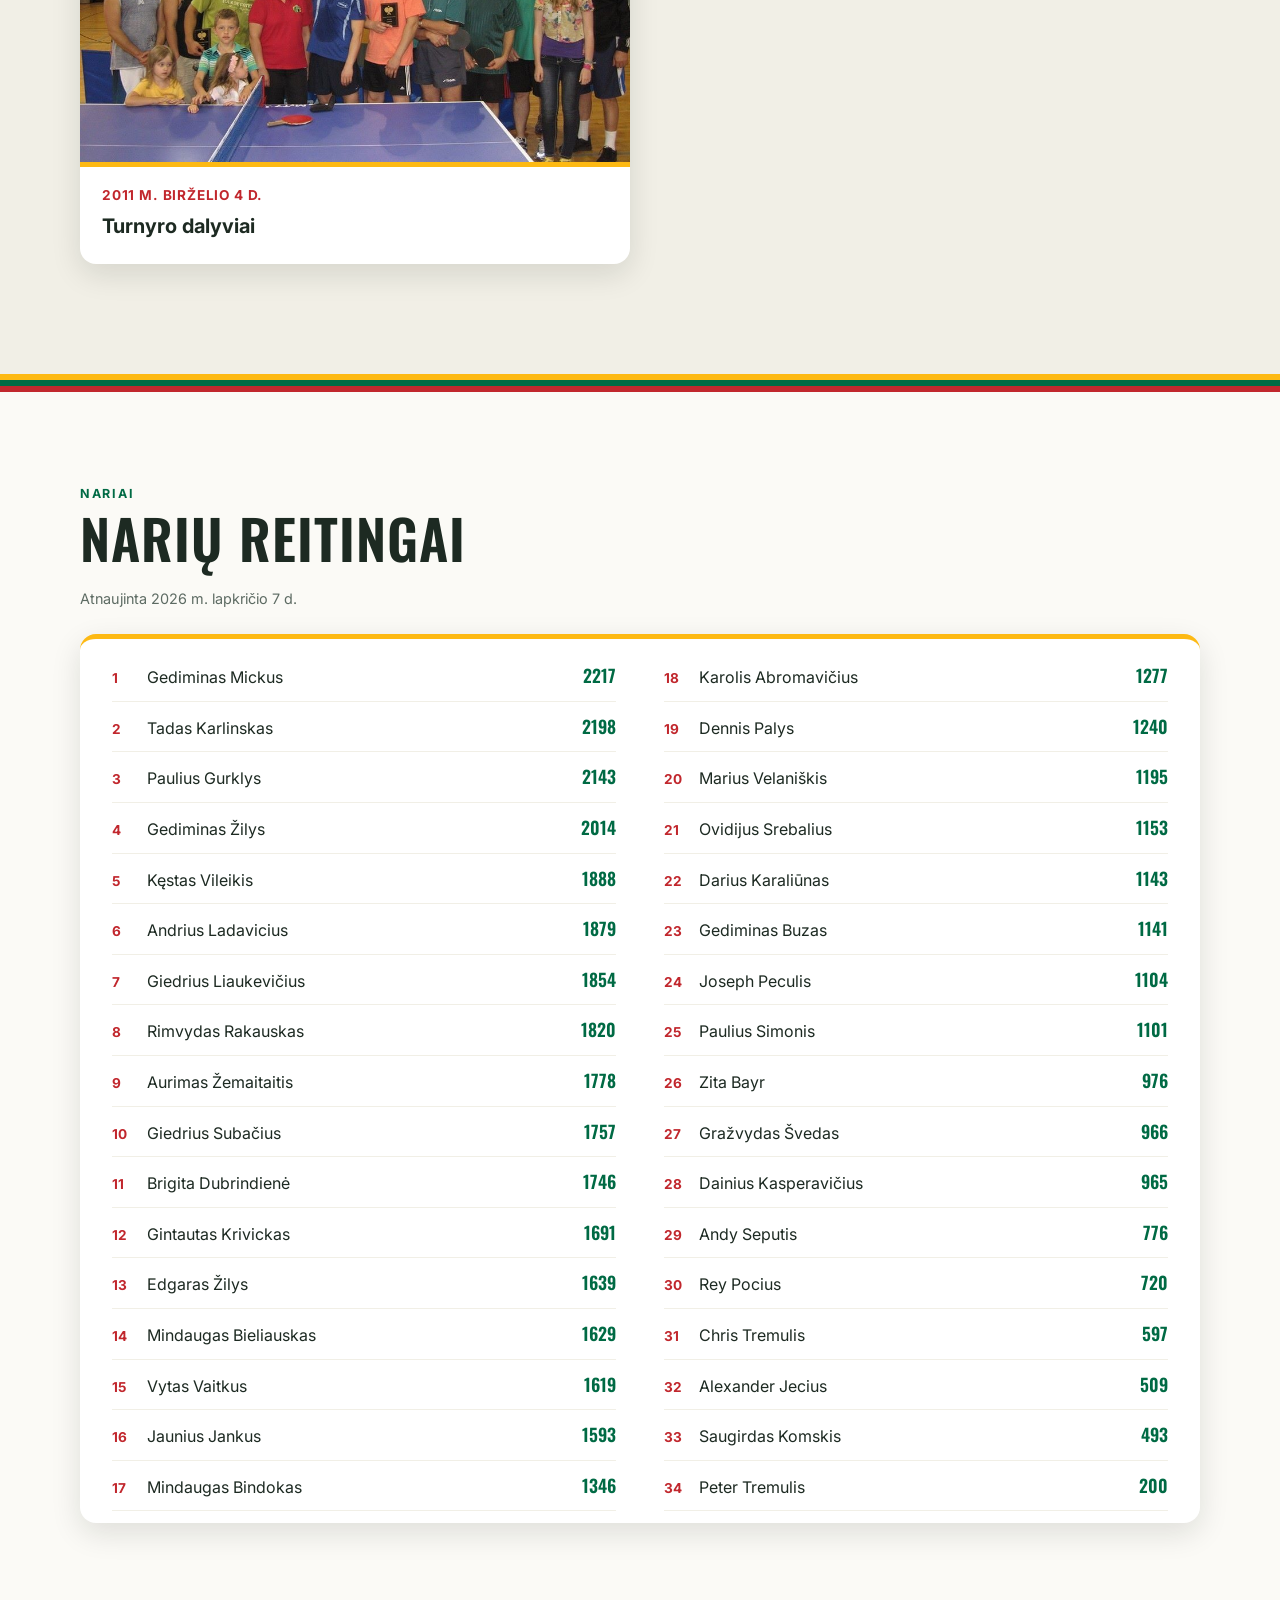
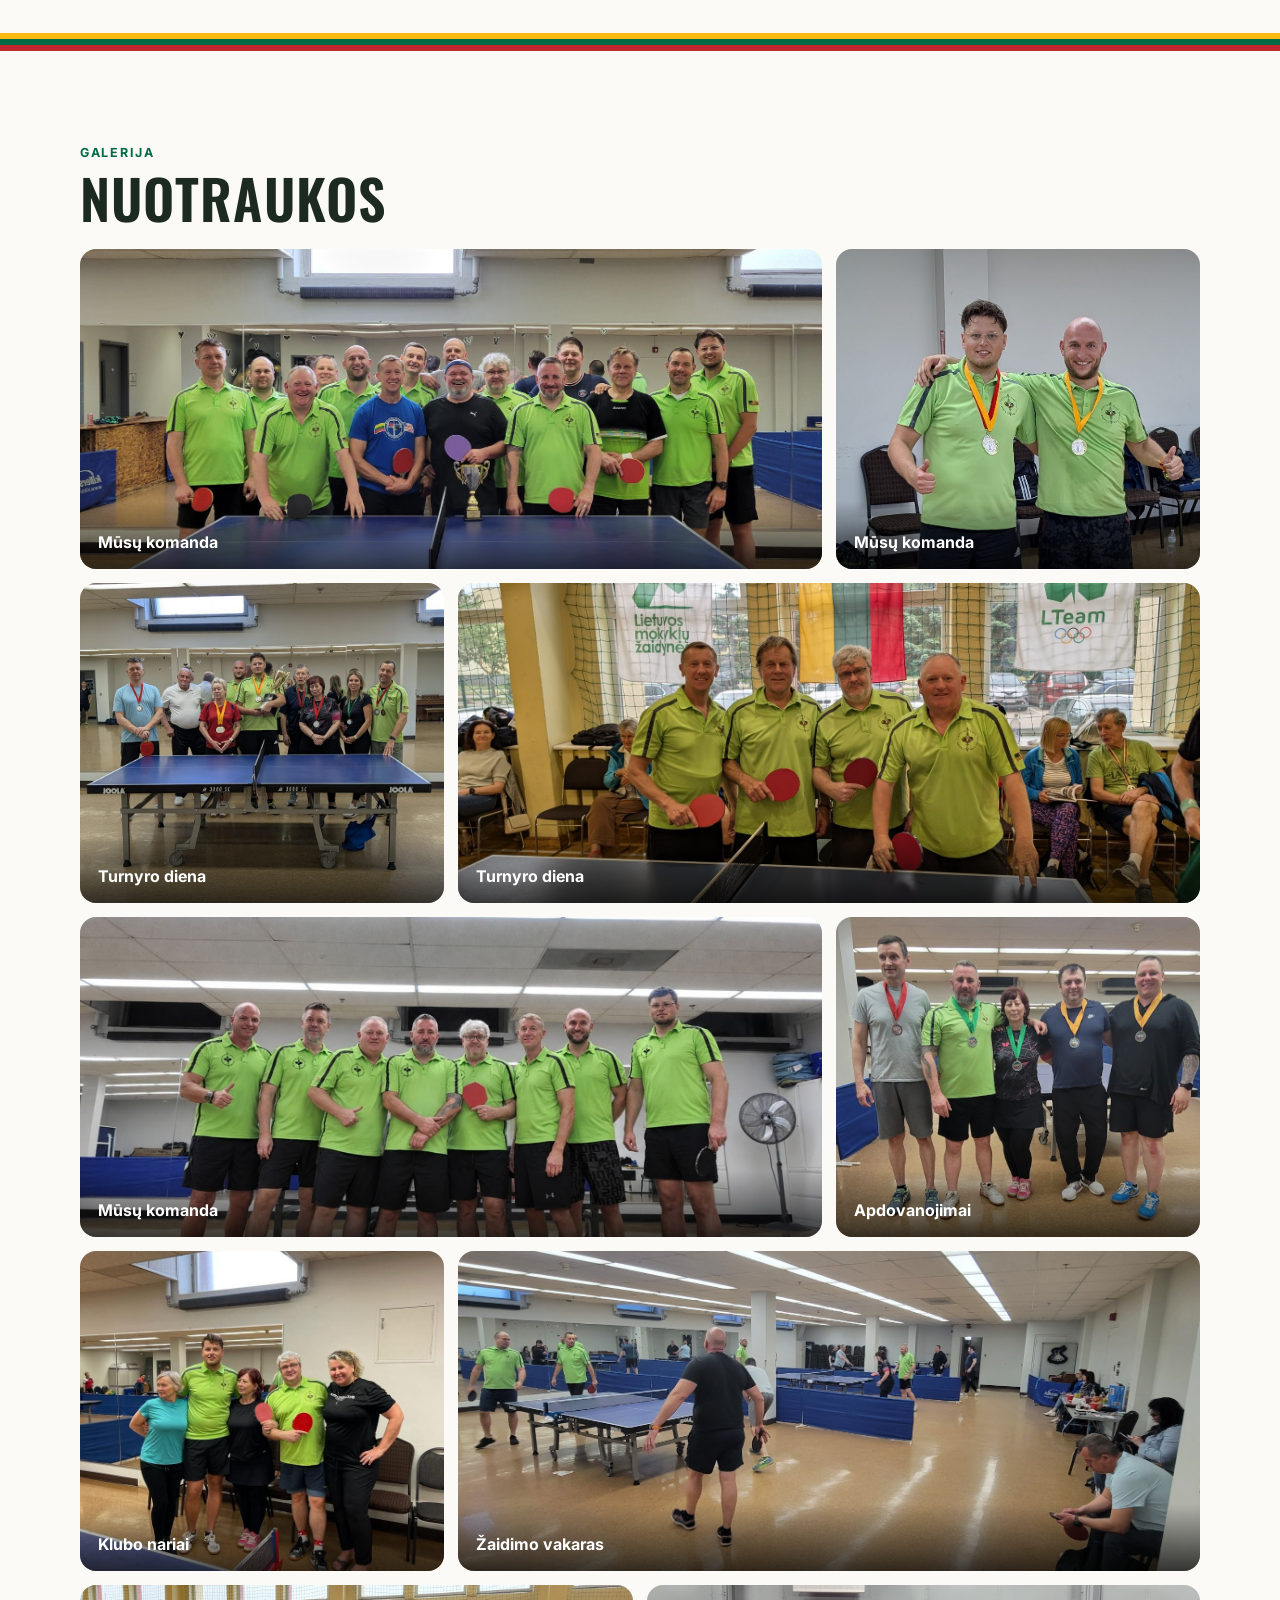
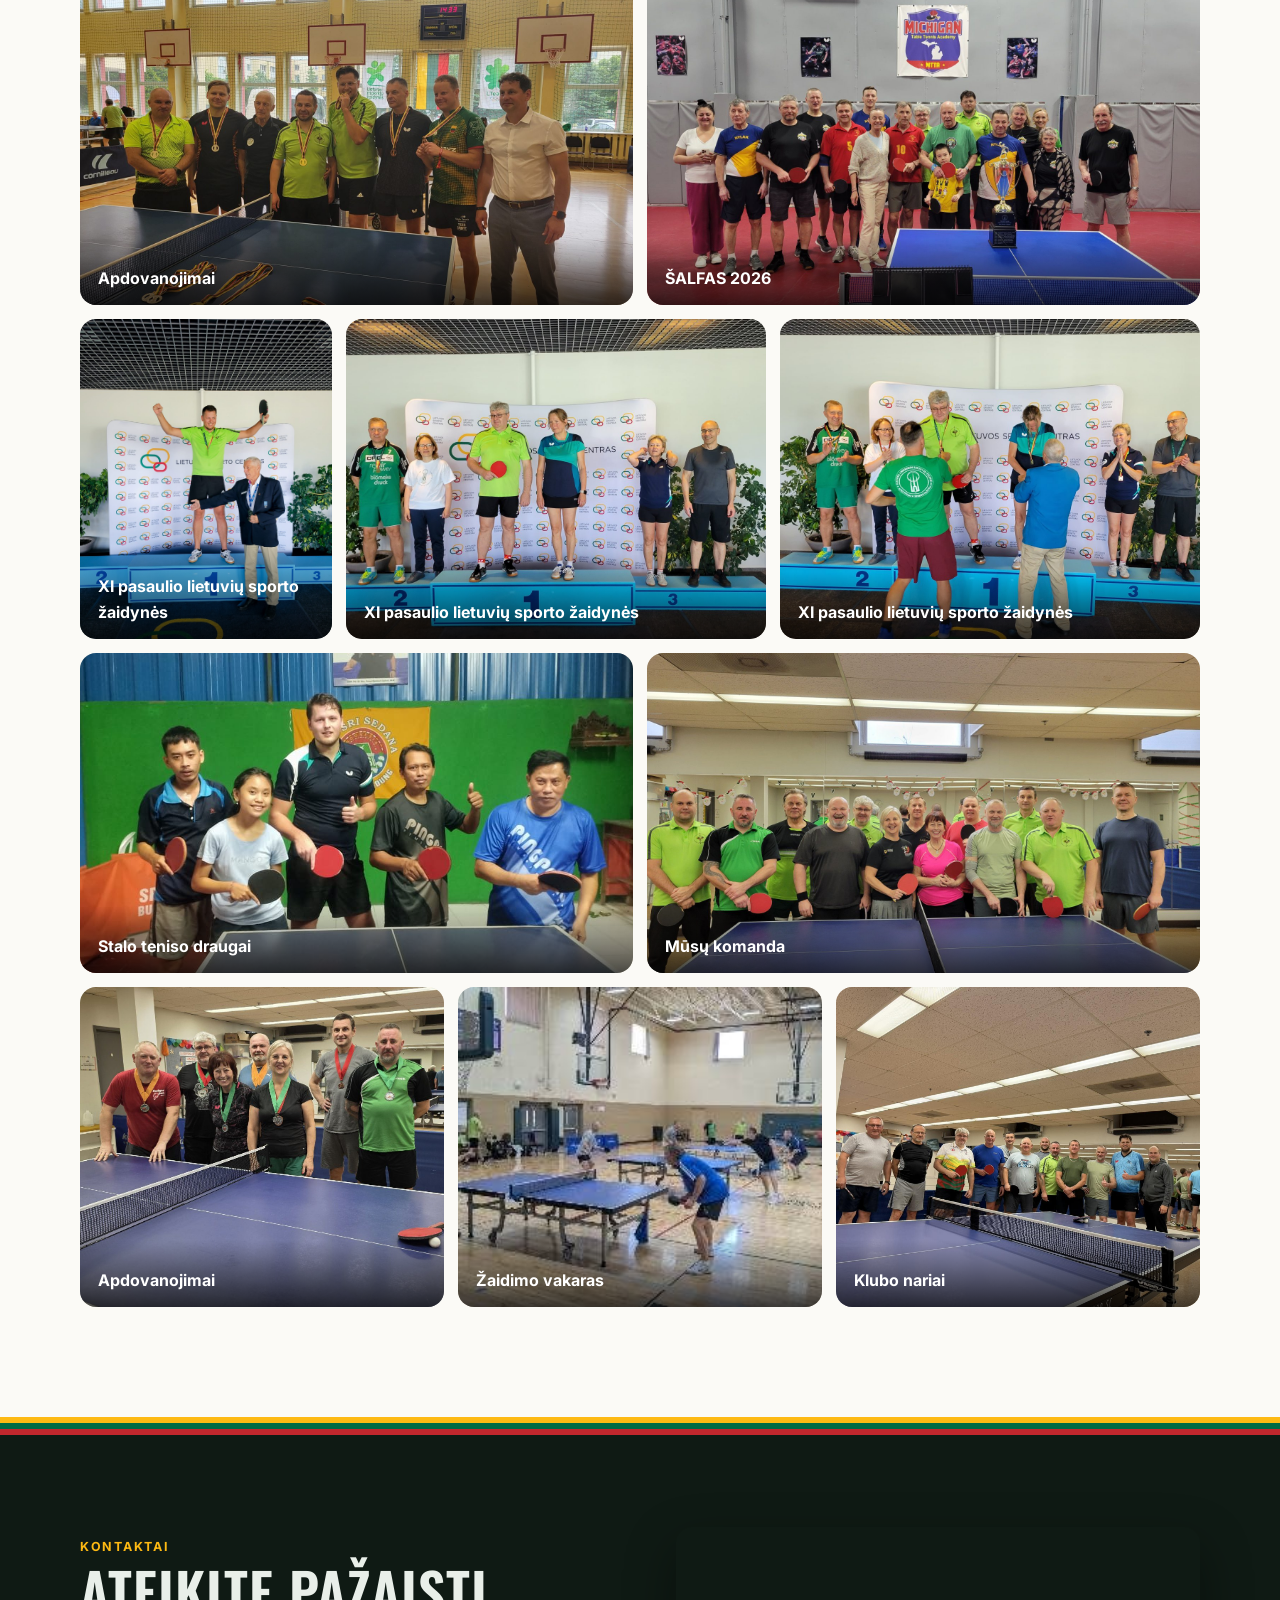
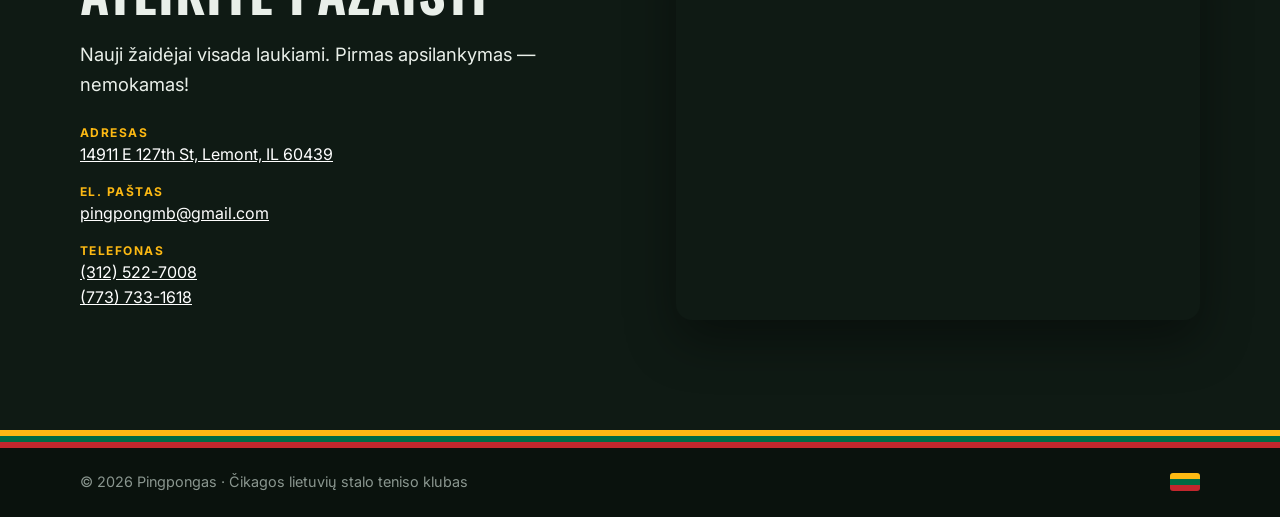
==== commit 2a03ee7a: "Rename the Dec 12 event to Christmas singles and doubles tournament Co-Authored-By: Claude Opus 5.5 " ====
--- a/index.html
+++ b/index.html
@@ -169,7 +169,7 @@
         <article class="event">
           <div class="date"><span lang="lt">GRUOD</span><span lang="en">DEC</span><strong>12</strong></div>
           <div class="event-body">
-            <h3><span lang="lt">Kalėdinis dvejetų vakaras</span><span lang="en">Christmas Doubles Night</span></h3>
+            <h3><span lang="lt">Kalėdinis vienetų ir dvejetų turnyras</span><span lang="en">Christmas Singles &amp; Doubles Tournament</span></h3>
             <p><span lang="lt">Dvejetai su atsitiktiniais partneriais, kūčiukai ir gera kompanija.</span>
                <span lang="en">Random-partner doubles, kūčiukai and good company.</span></p>
             <ul class="meta">
@@ -177,7 +177,7 @@
               <li><span lang="lt">Mokestis $25</span><span lang="en">Entry $25</span></li>
             </ul>
           </div>
-          <button type="button" class="btn btn-small" data-register="Kalėdinis dvejetų vakaras — 2026-12-12"><span lang="lt">Registruotis</span><span lang="en">Register</span></button>
+          <button type="button" class="btn btn-small" data-register="Kalėdinis vienetų ir dvejetų turnyras — 2026-12-12"><span lang="lt">Registruotis</span><span lang="en">Register</span></button>
         </article>
       </div>
     </div>
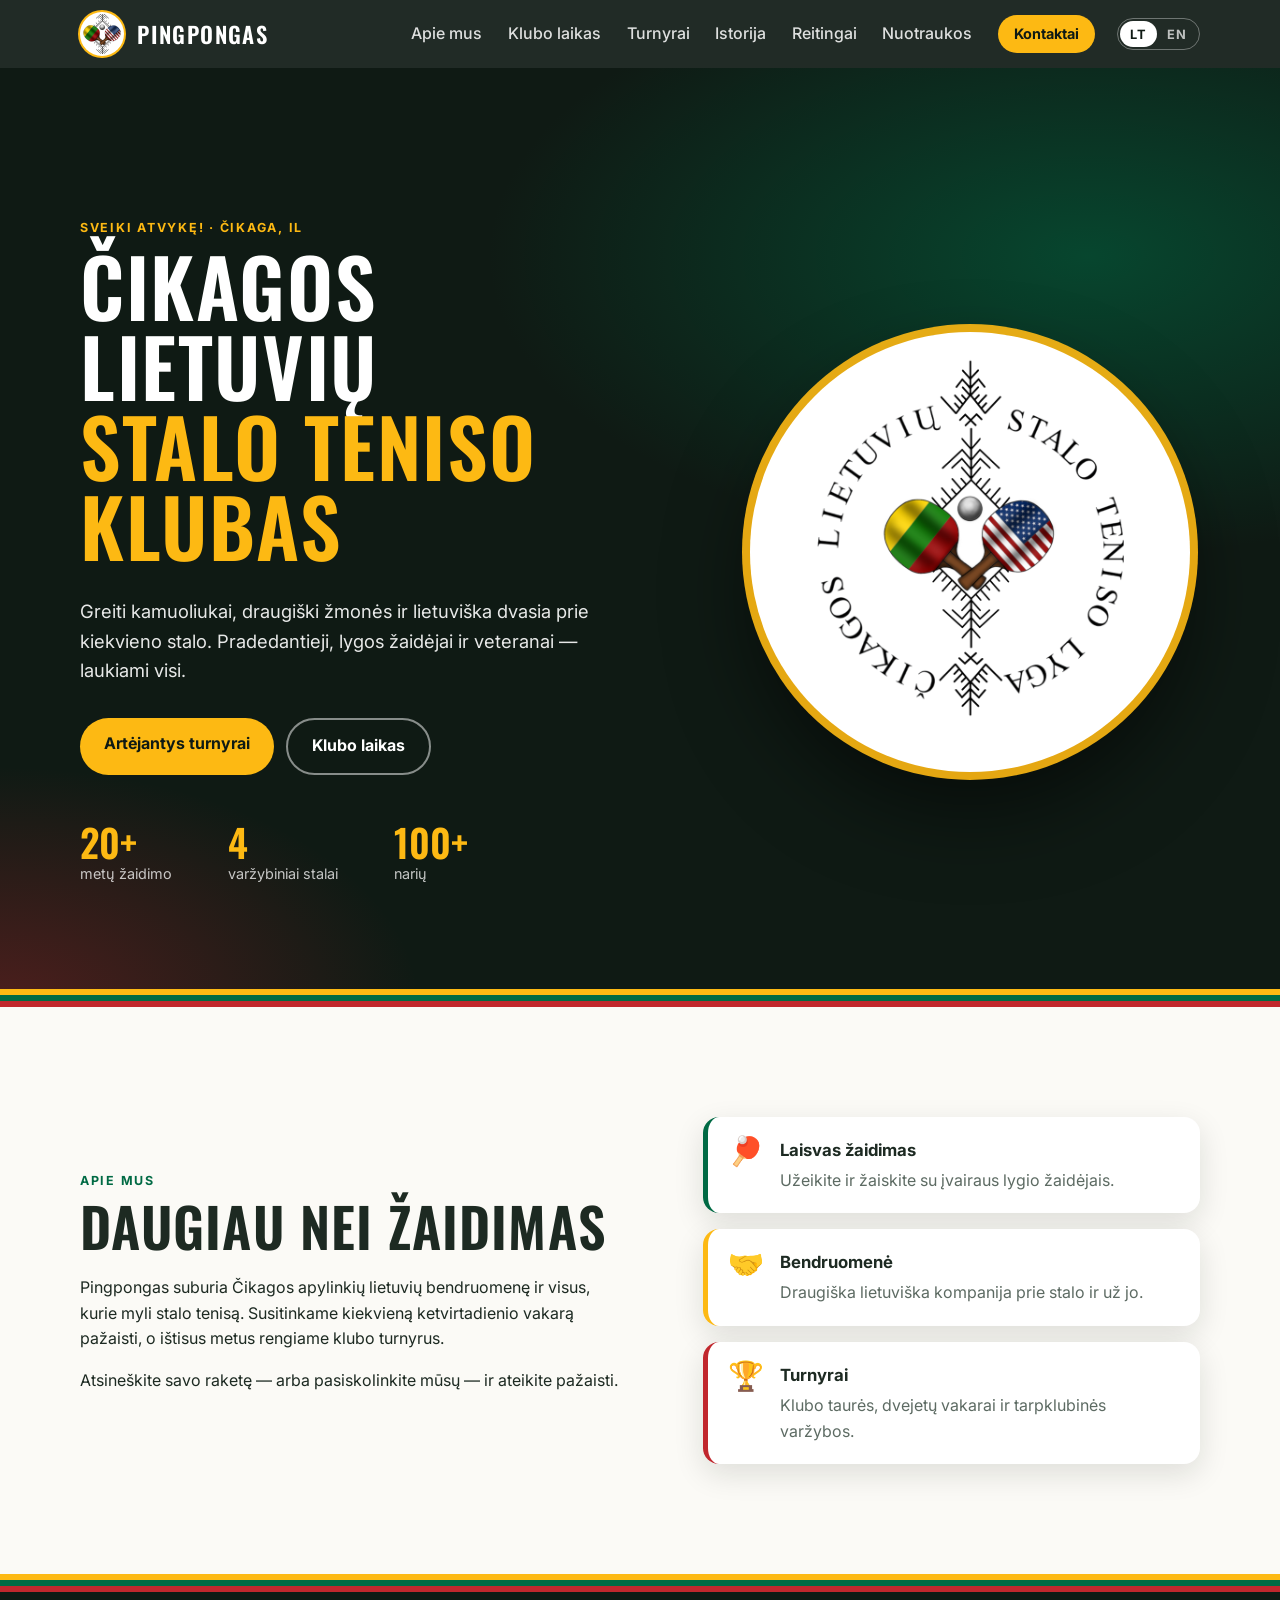
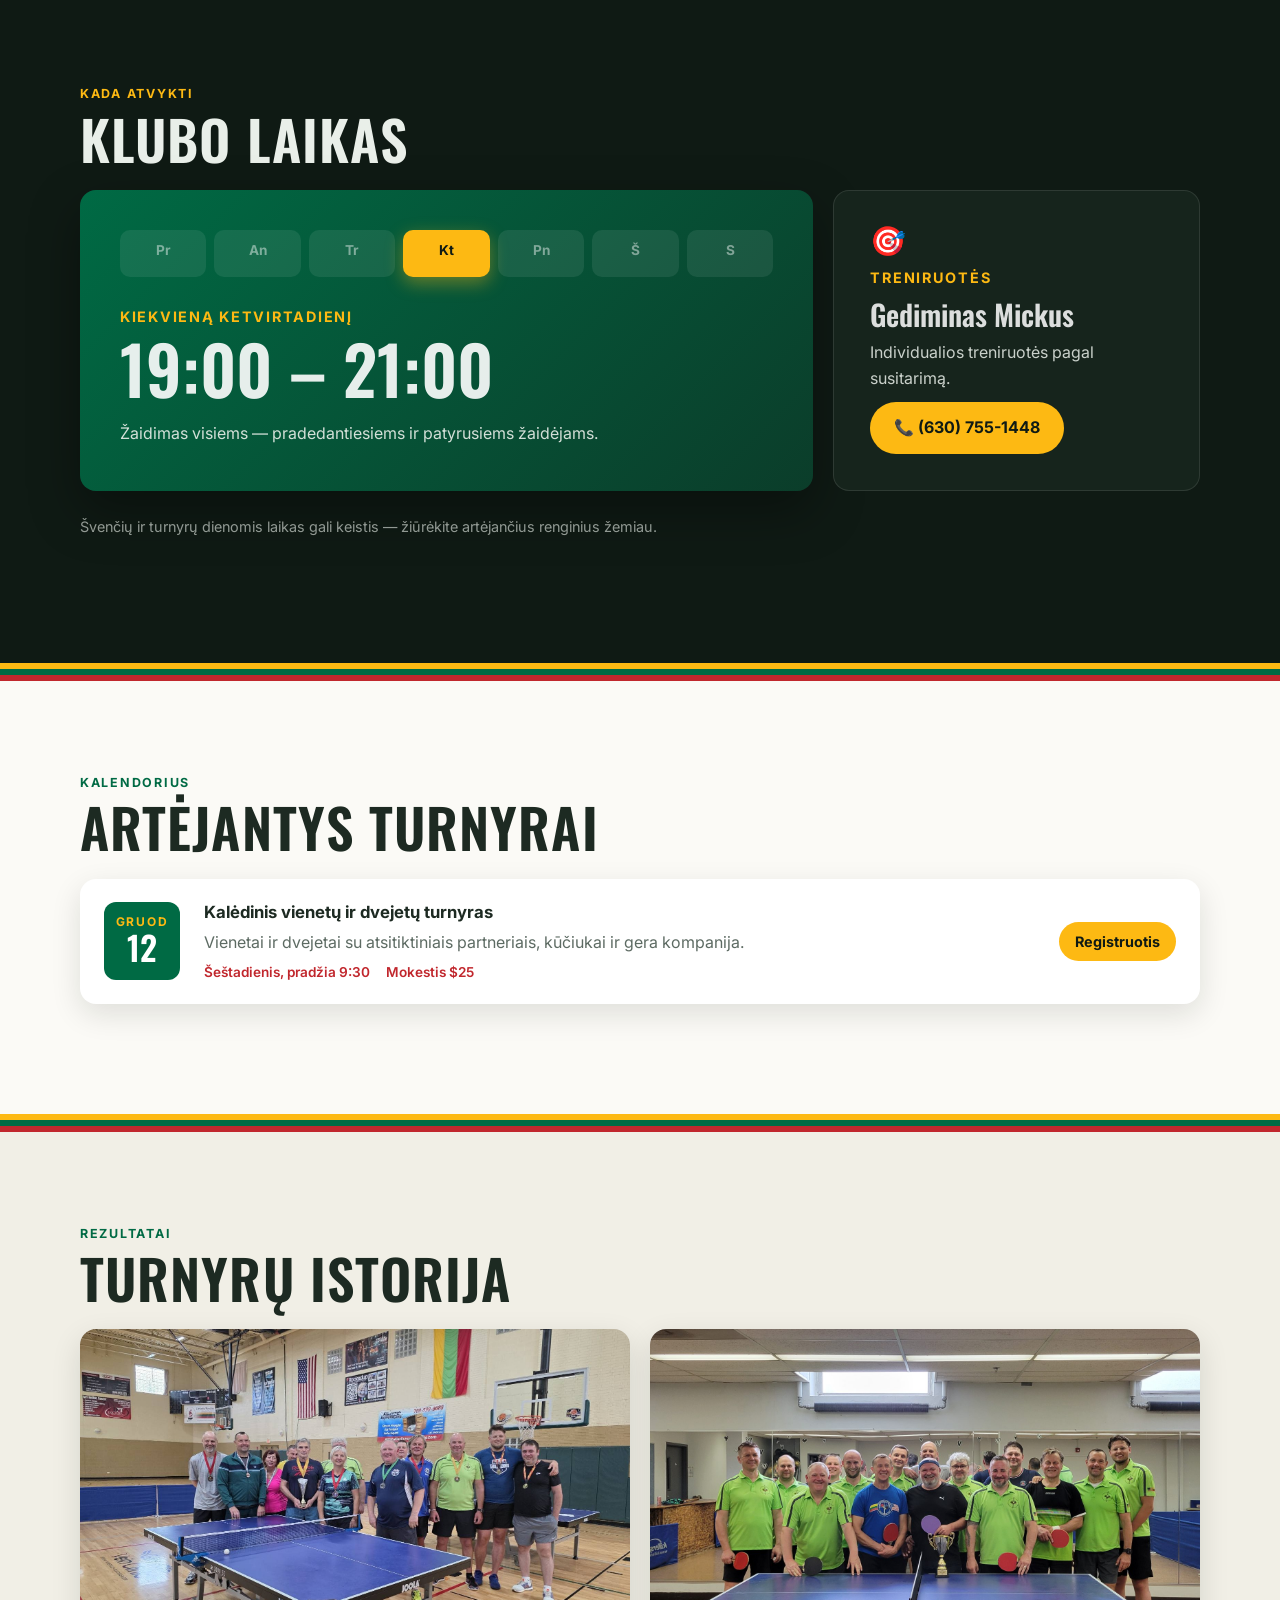
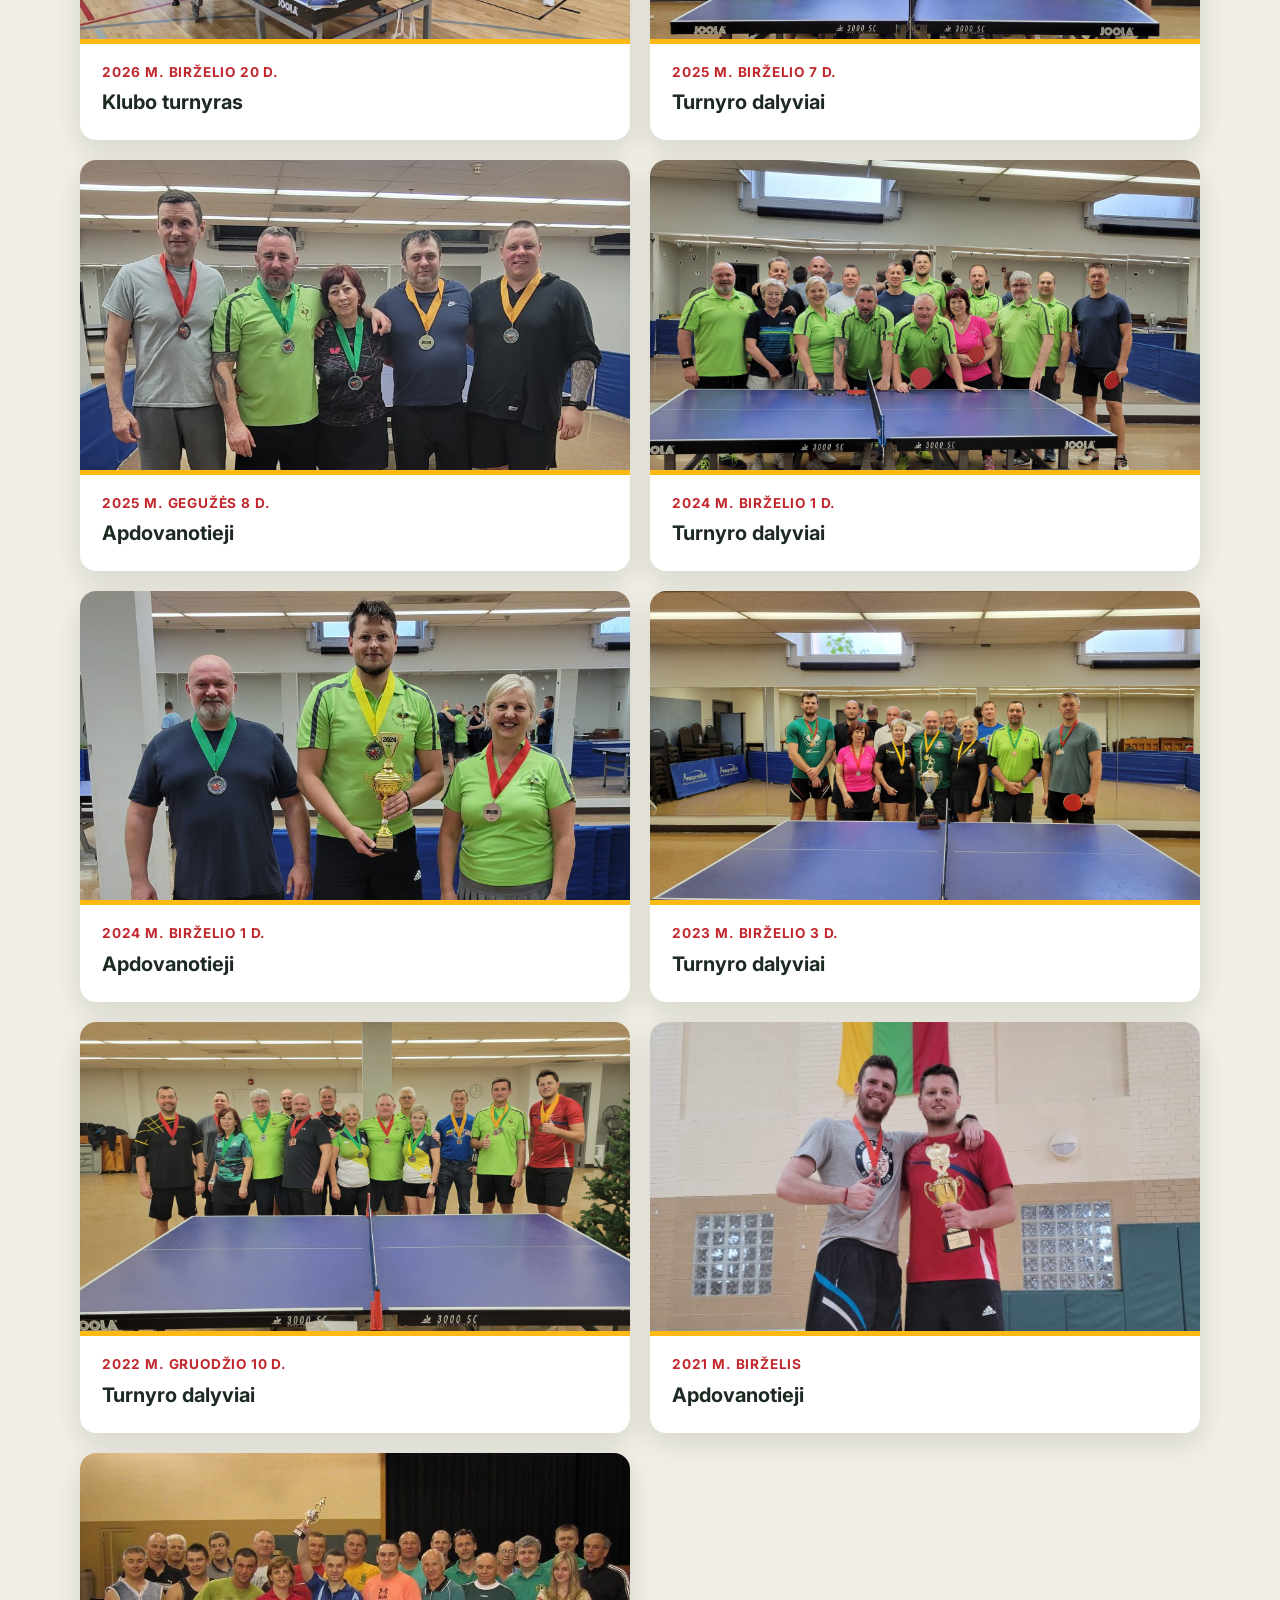
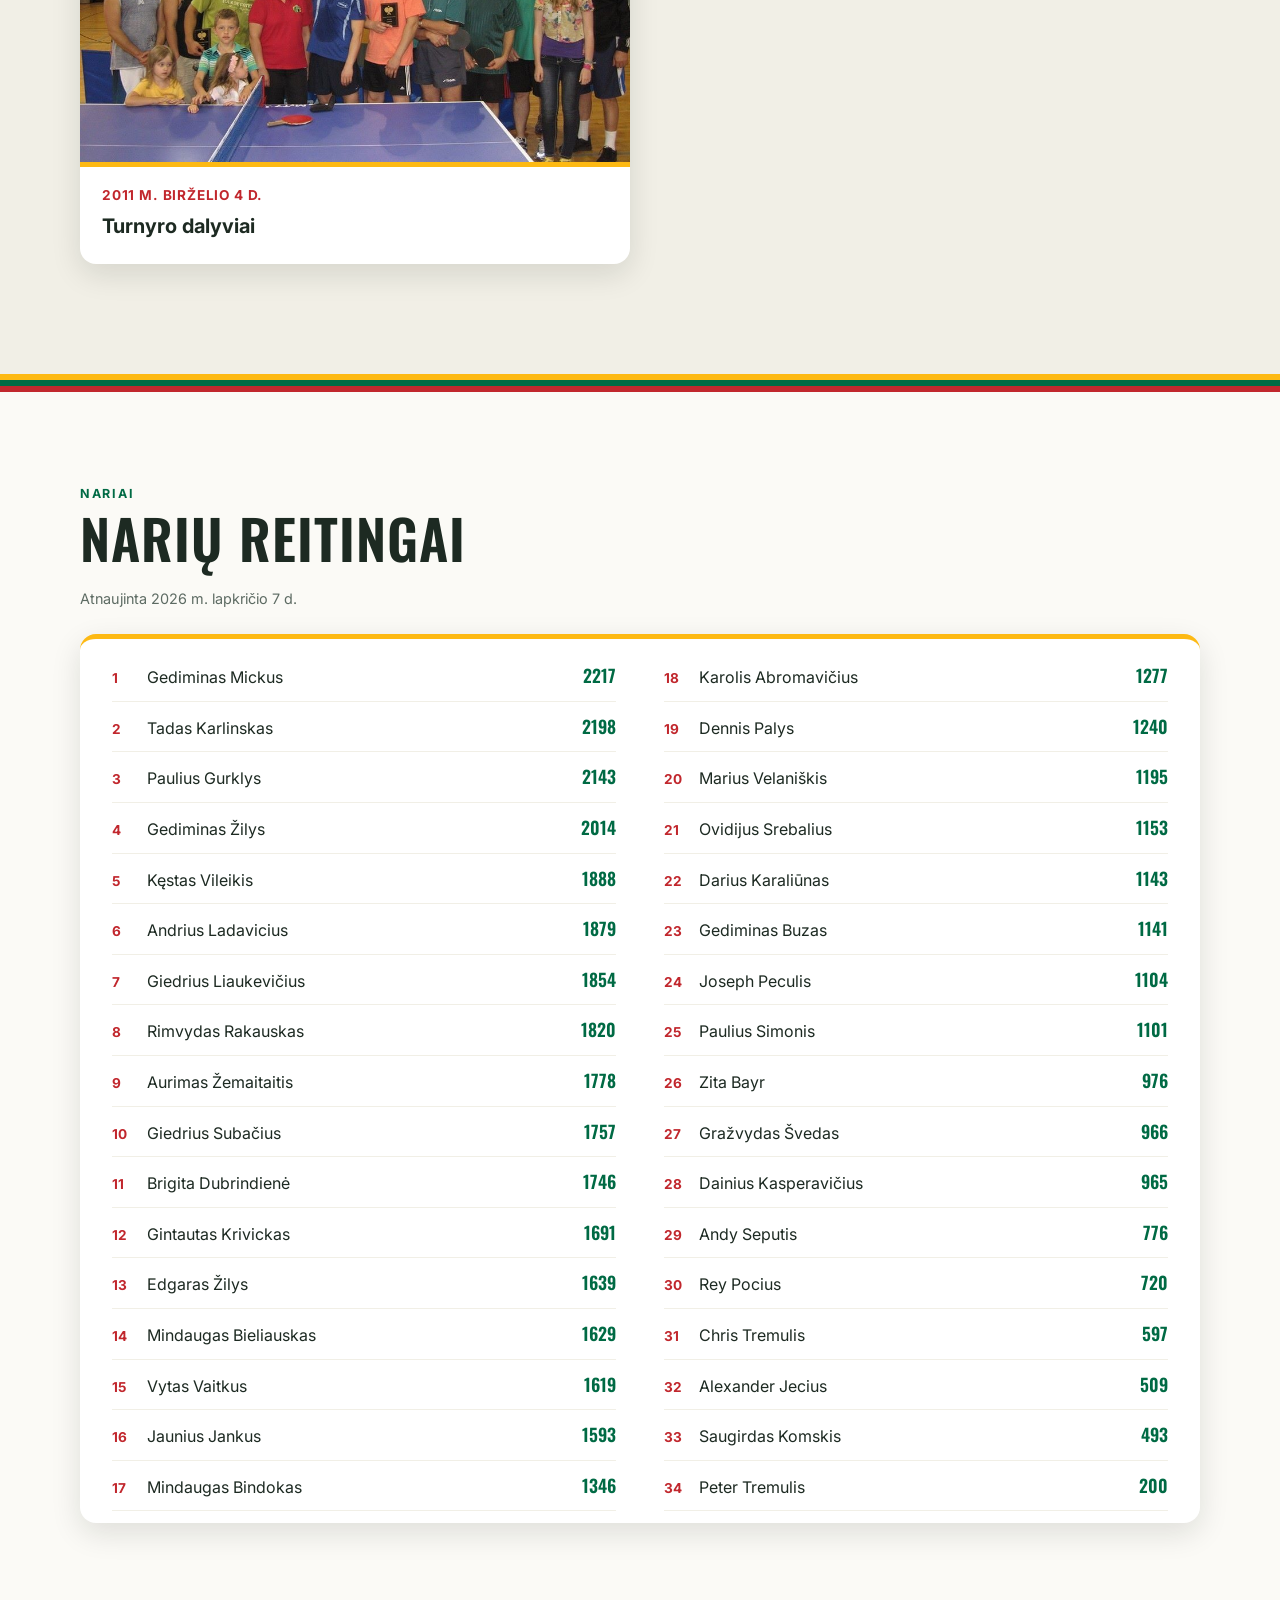
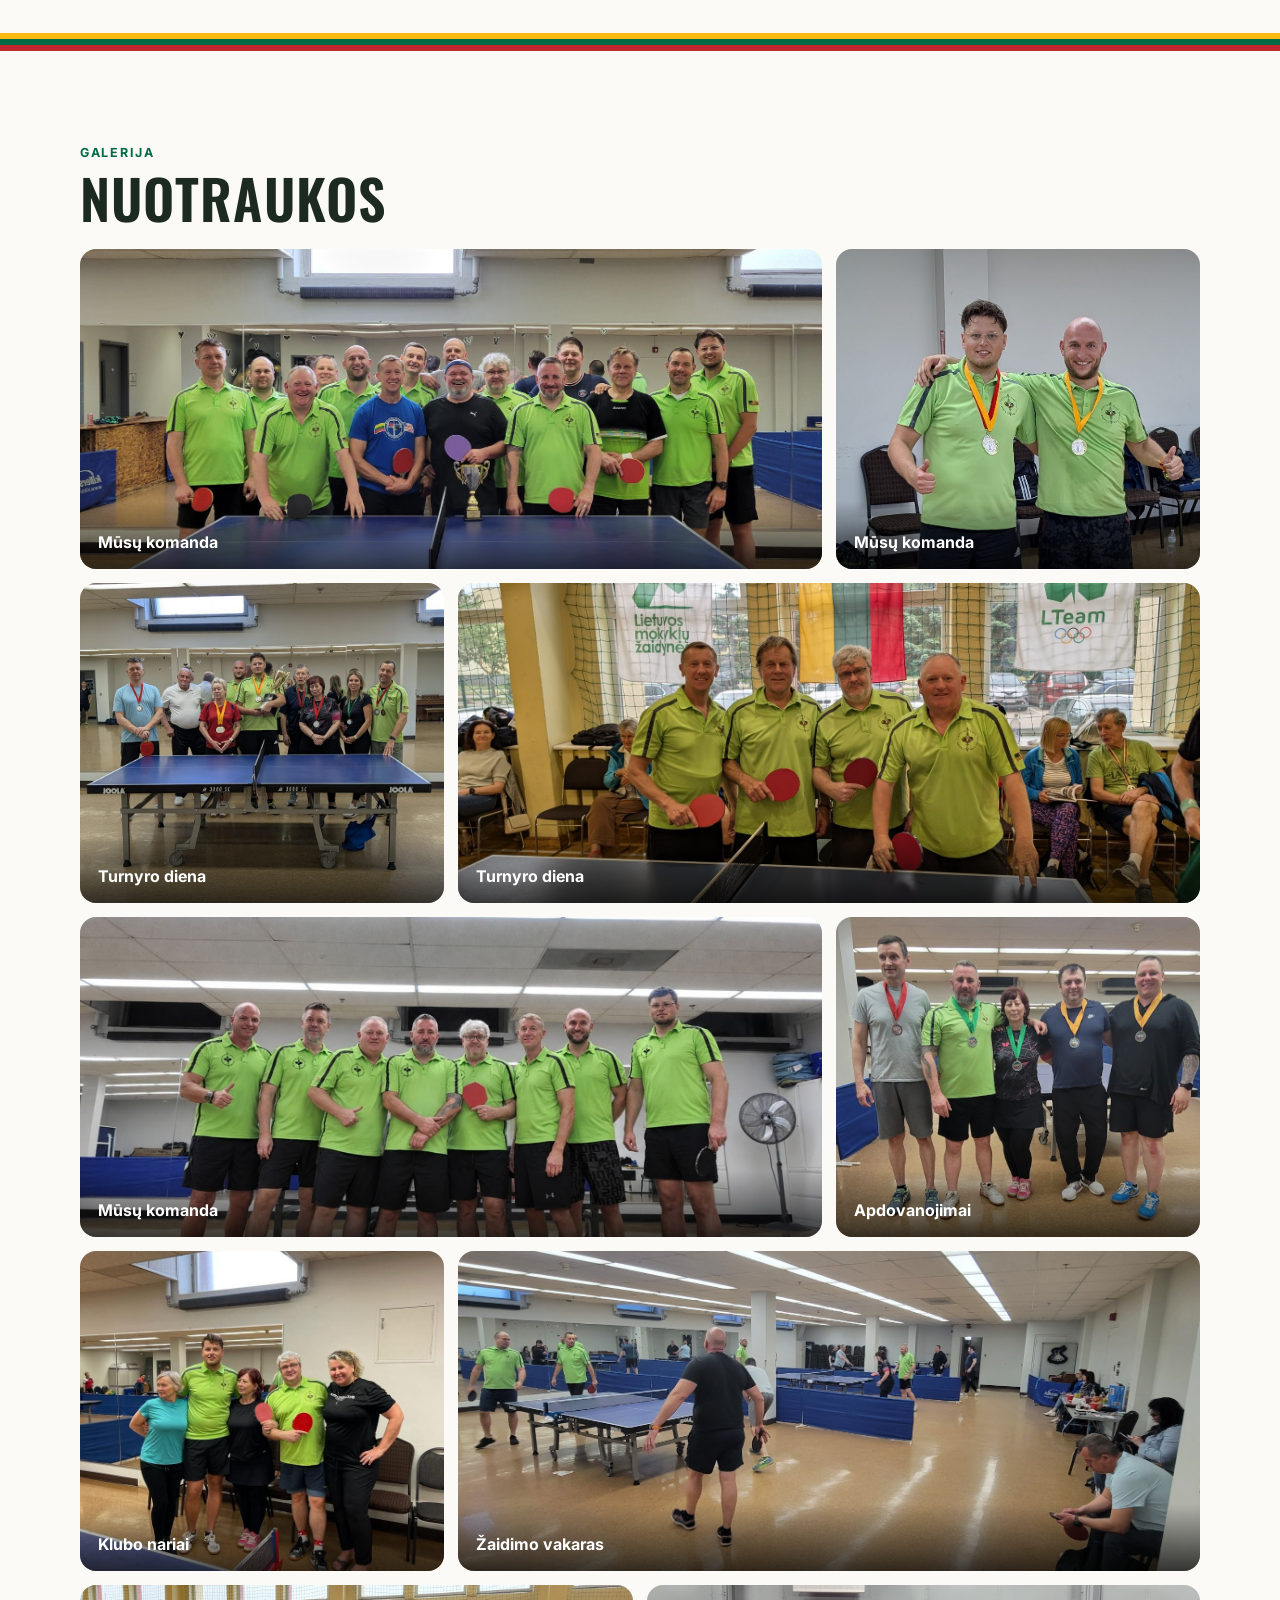
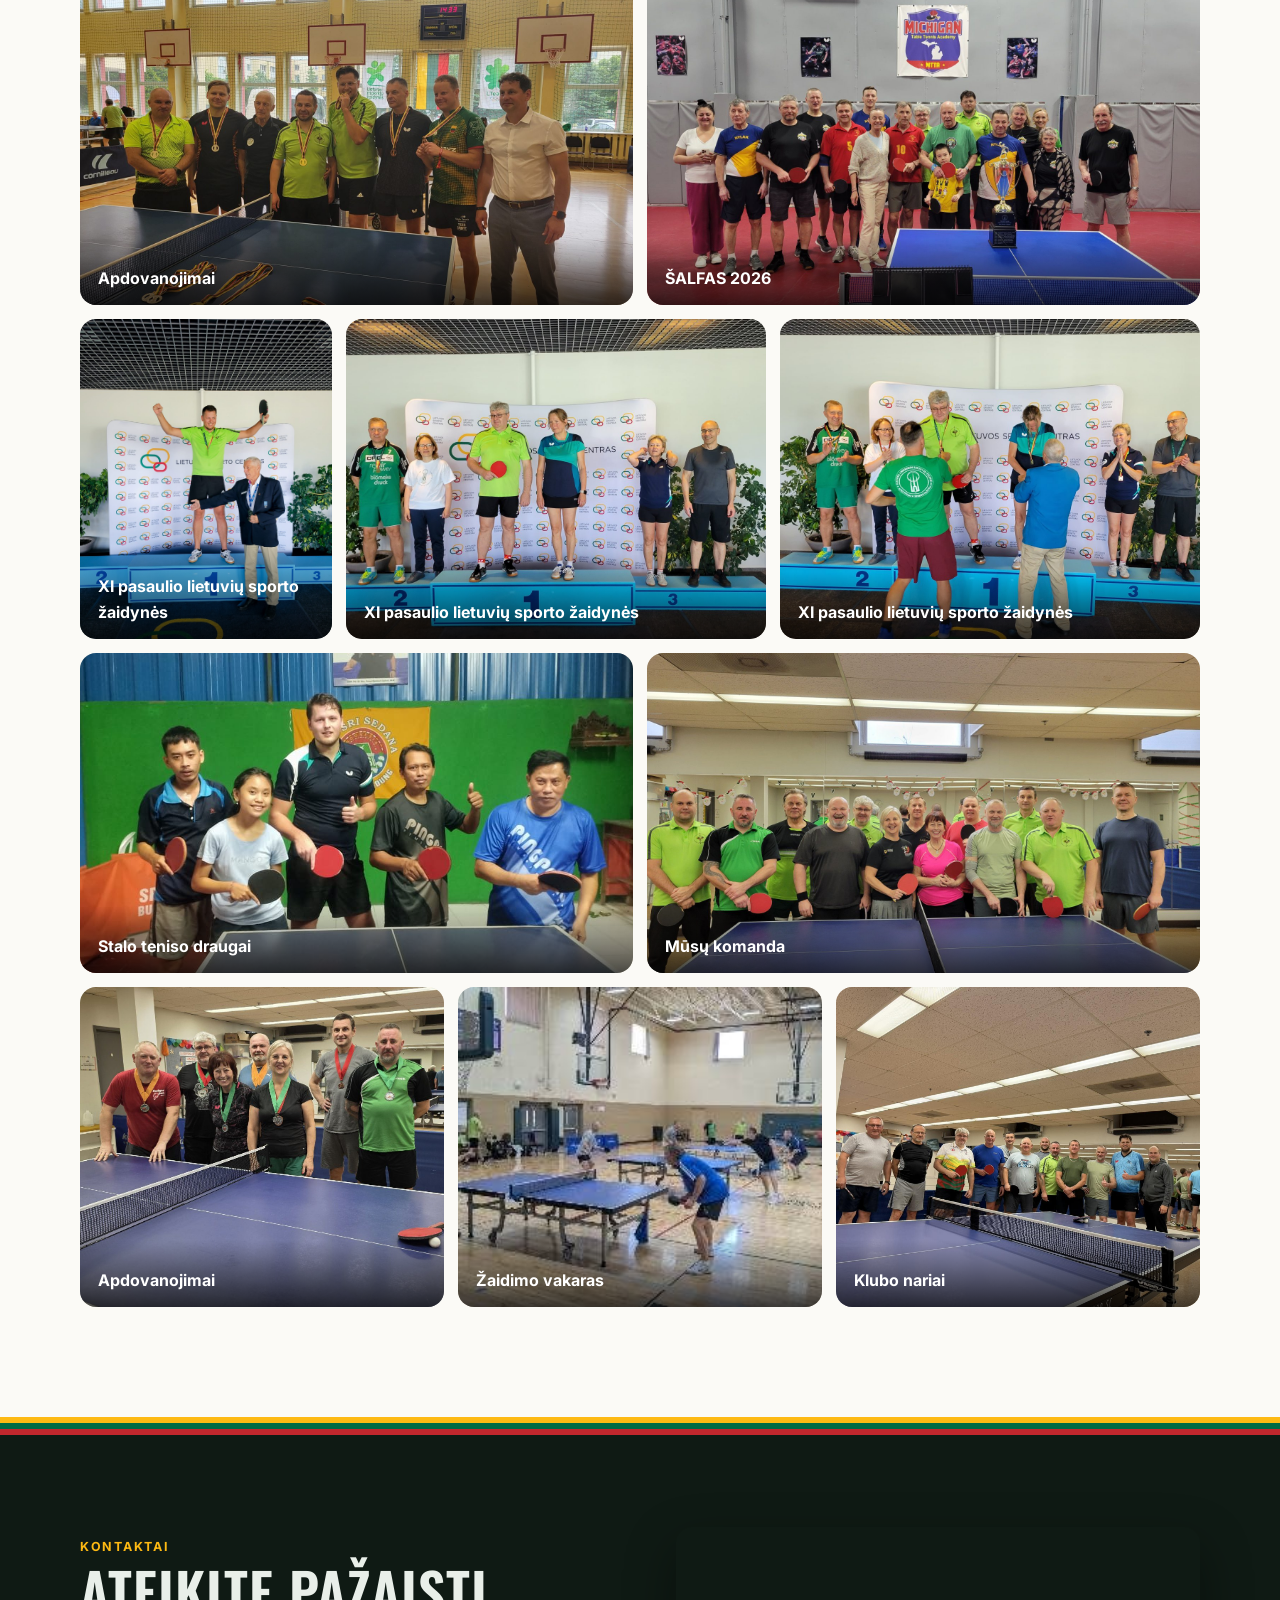
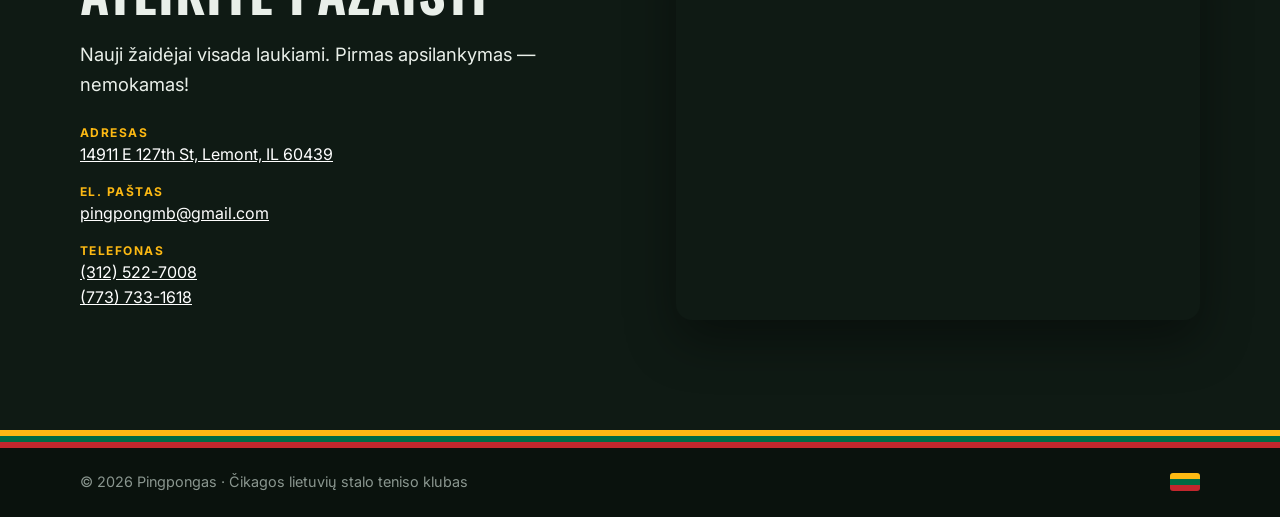
==== commit a67e6edc: "Mention singles in the Dec 12 event description Co-Authored-By: Claude Opus 5.5 <noreply@anthropic.c" ====
--- a/index.html
+++ b/index.html
@@ -170,8 +170,8 @@
           <div class="date"><span lang="lt">GRUOD</span><span lang="en">DEC</span><strong>12</strong></div>
           <div class="event-body">
             <h3><span lang="lt">Kalėdinis vienetų ir dvejetų turnyras</span><span lang="en">Christmas Singles &amp; Doubles Tournament</span></h3>
-            <p><span lang="lt">Dvejetai su atsitiktiniais partneriais, kūčiukai ir gera kompanija.</span>
-               <span lang="en">Random-partner doubles, kūčiukai and good company.</span></p>
+            <p><span lang="lt">Vienetai ir dvejetai su atsitiktiniais partneriais, kūčiukai ir gera kompanija.</span>
+               <span lang="en">Singles and random-partner doubles, kūčiukai and good company.</span></p>
             <ul class="meta">
               <li><span lang="lt">Šeštadienis, pradžia 9:30</span><span lang="en">Saturday, starts 9:30 AM</span></li>
               <li><span lang="lt">Mokestis $25</span><span lang="en">Entry $25</span></li>
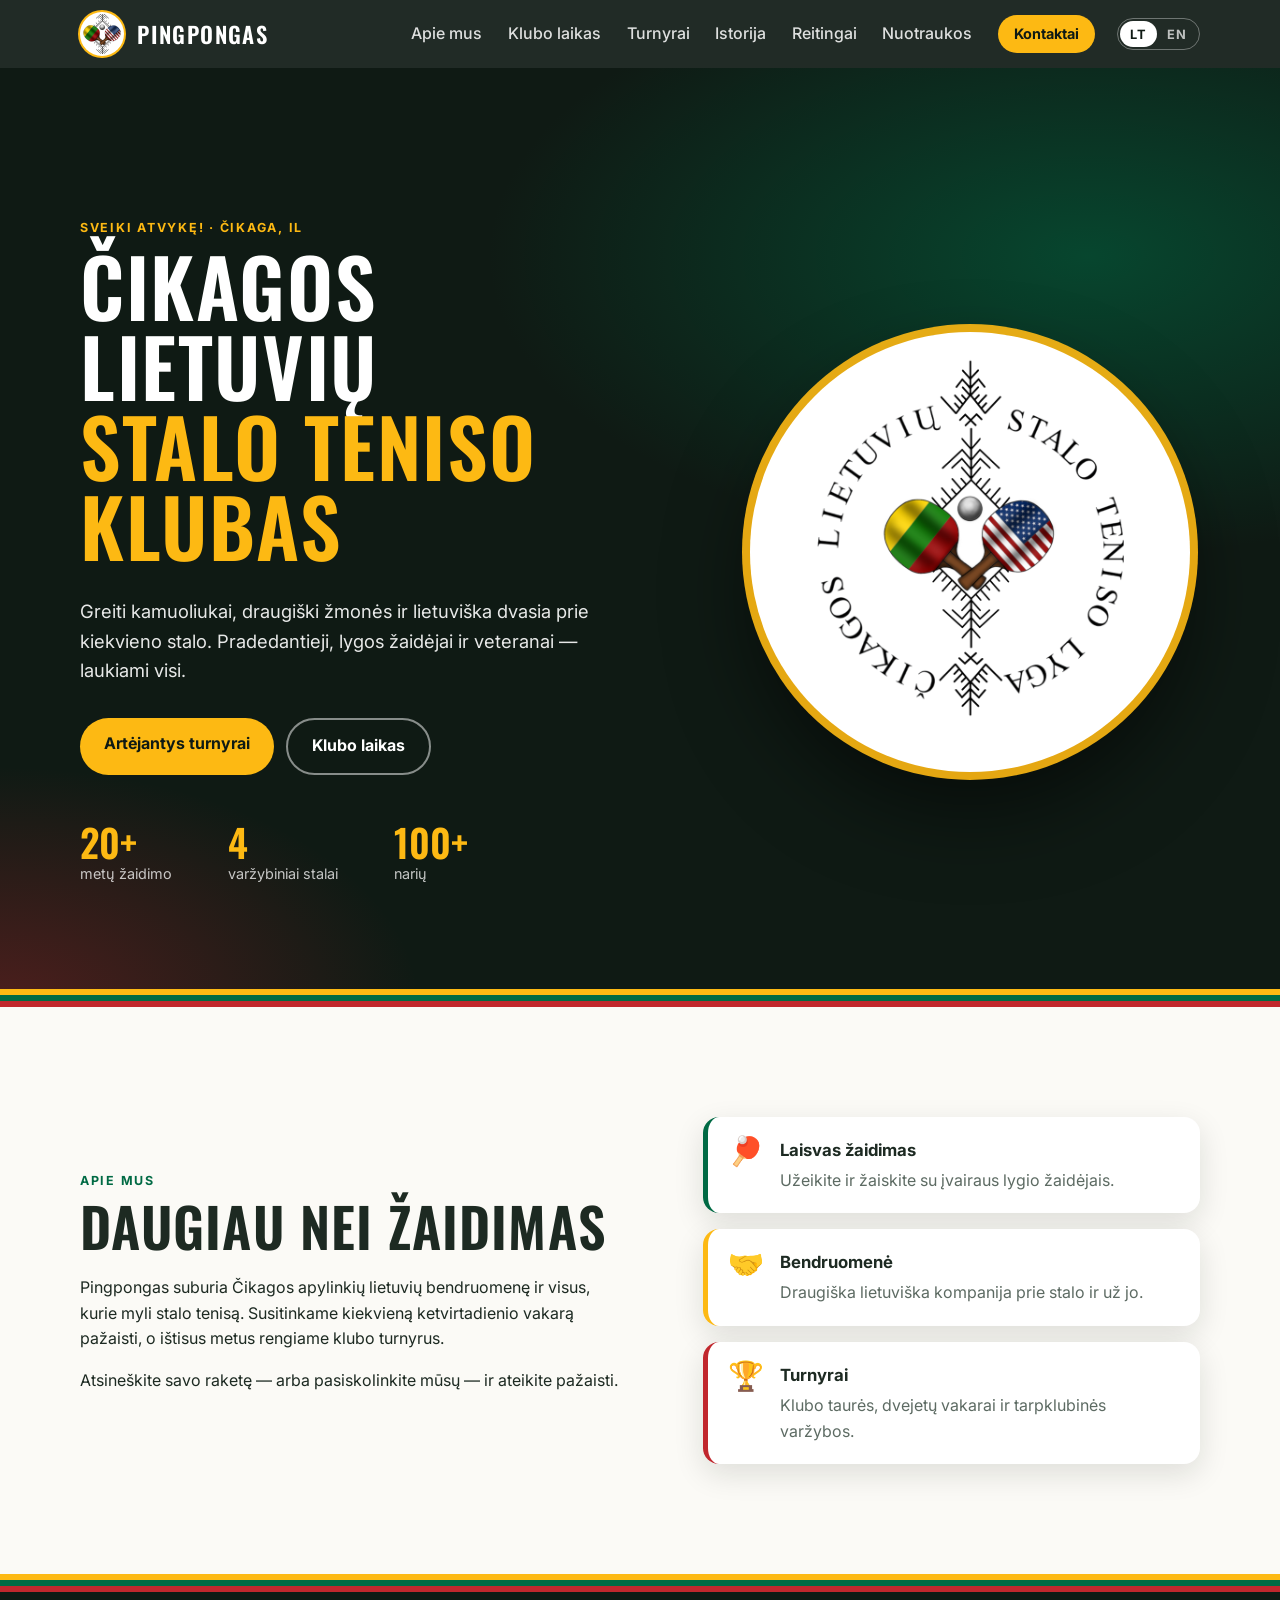
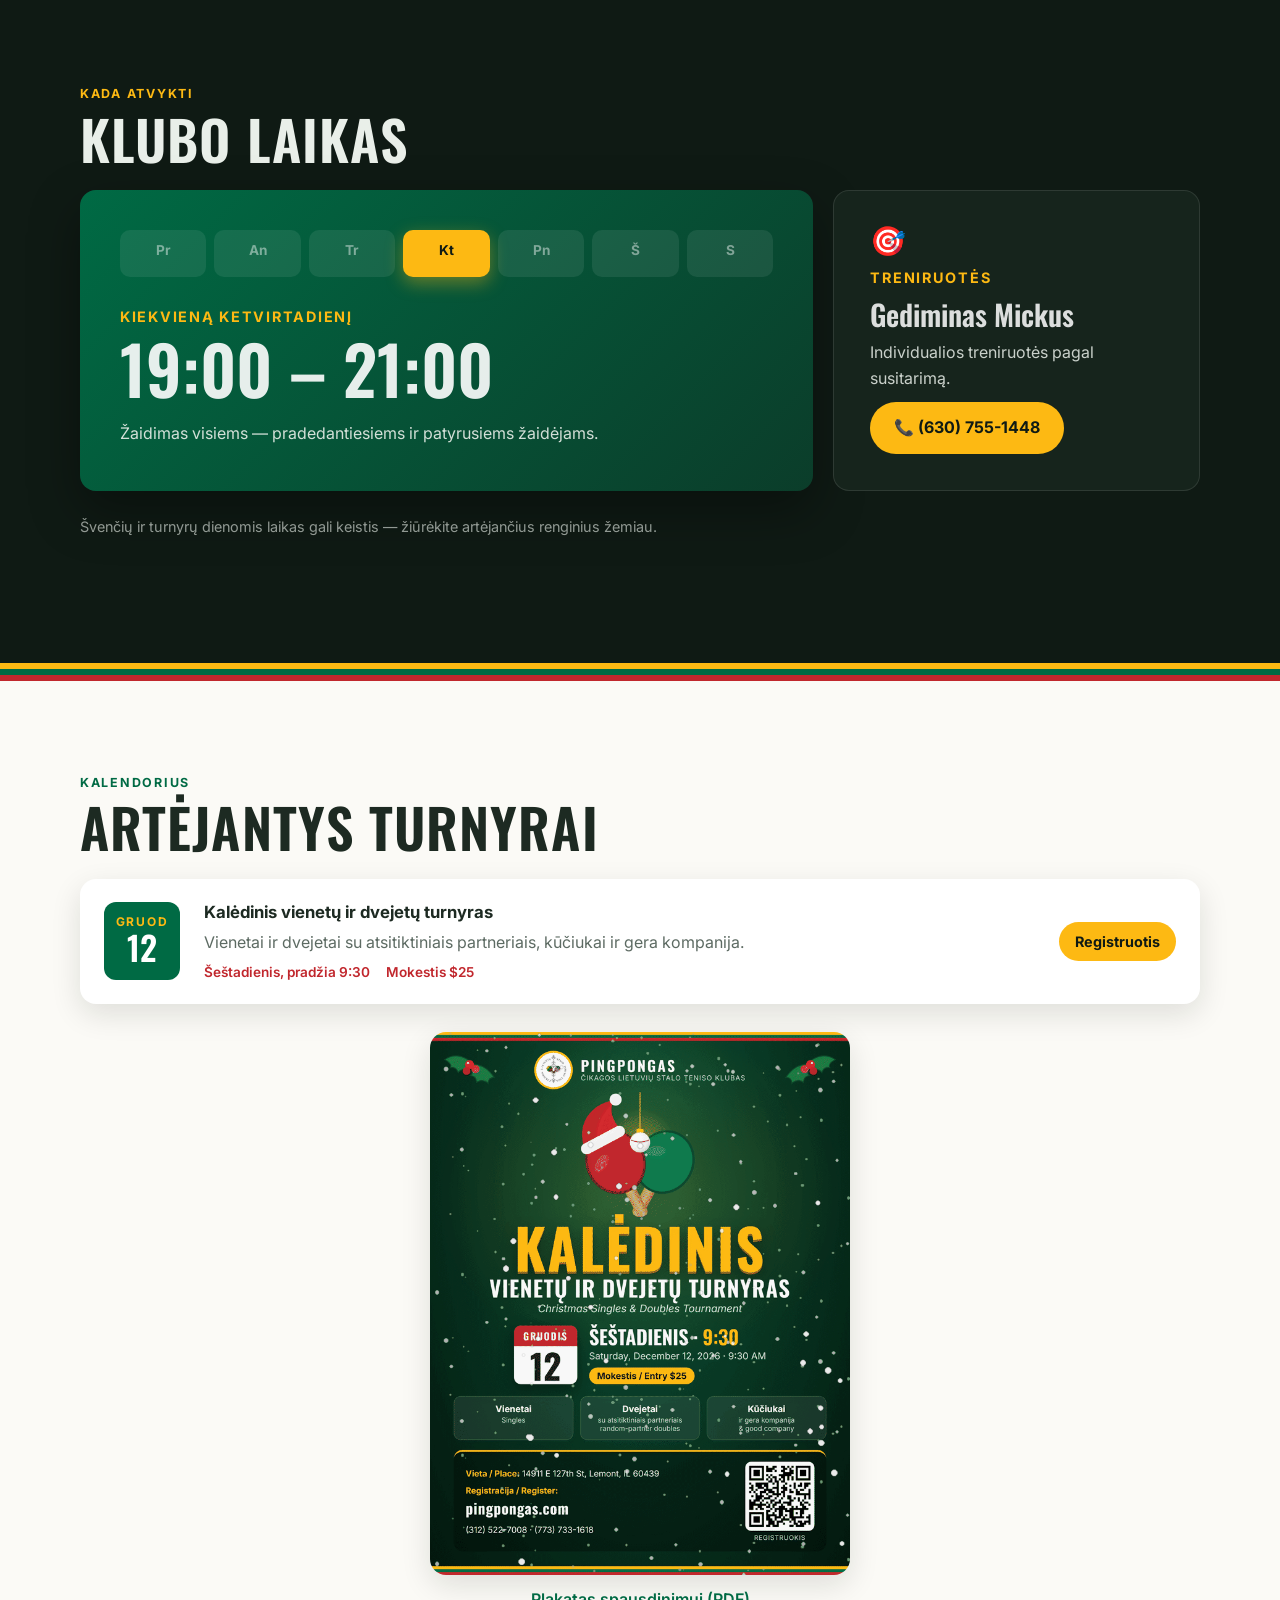
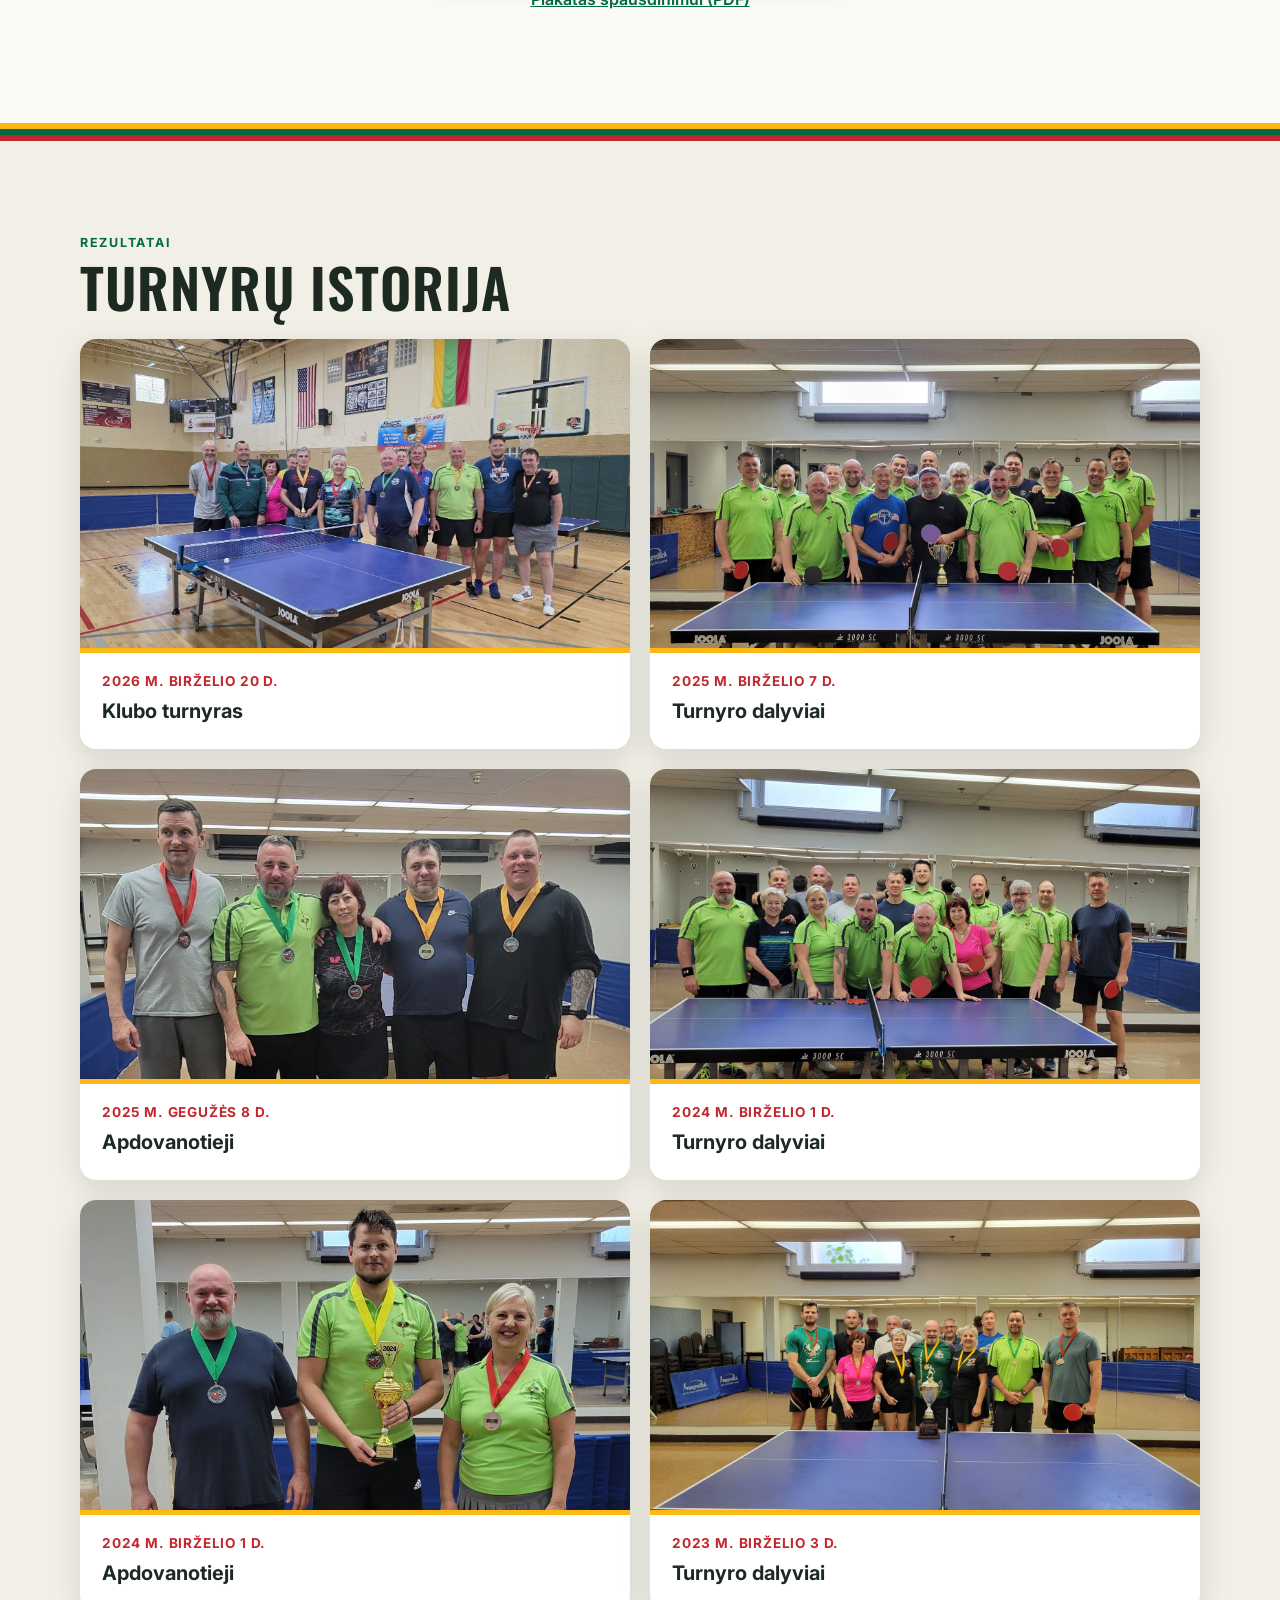
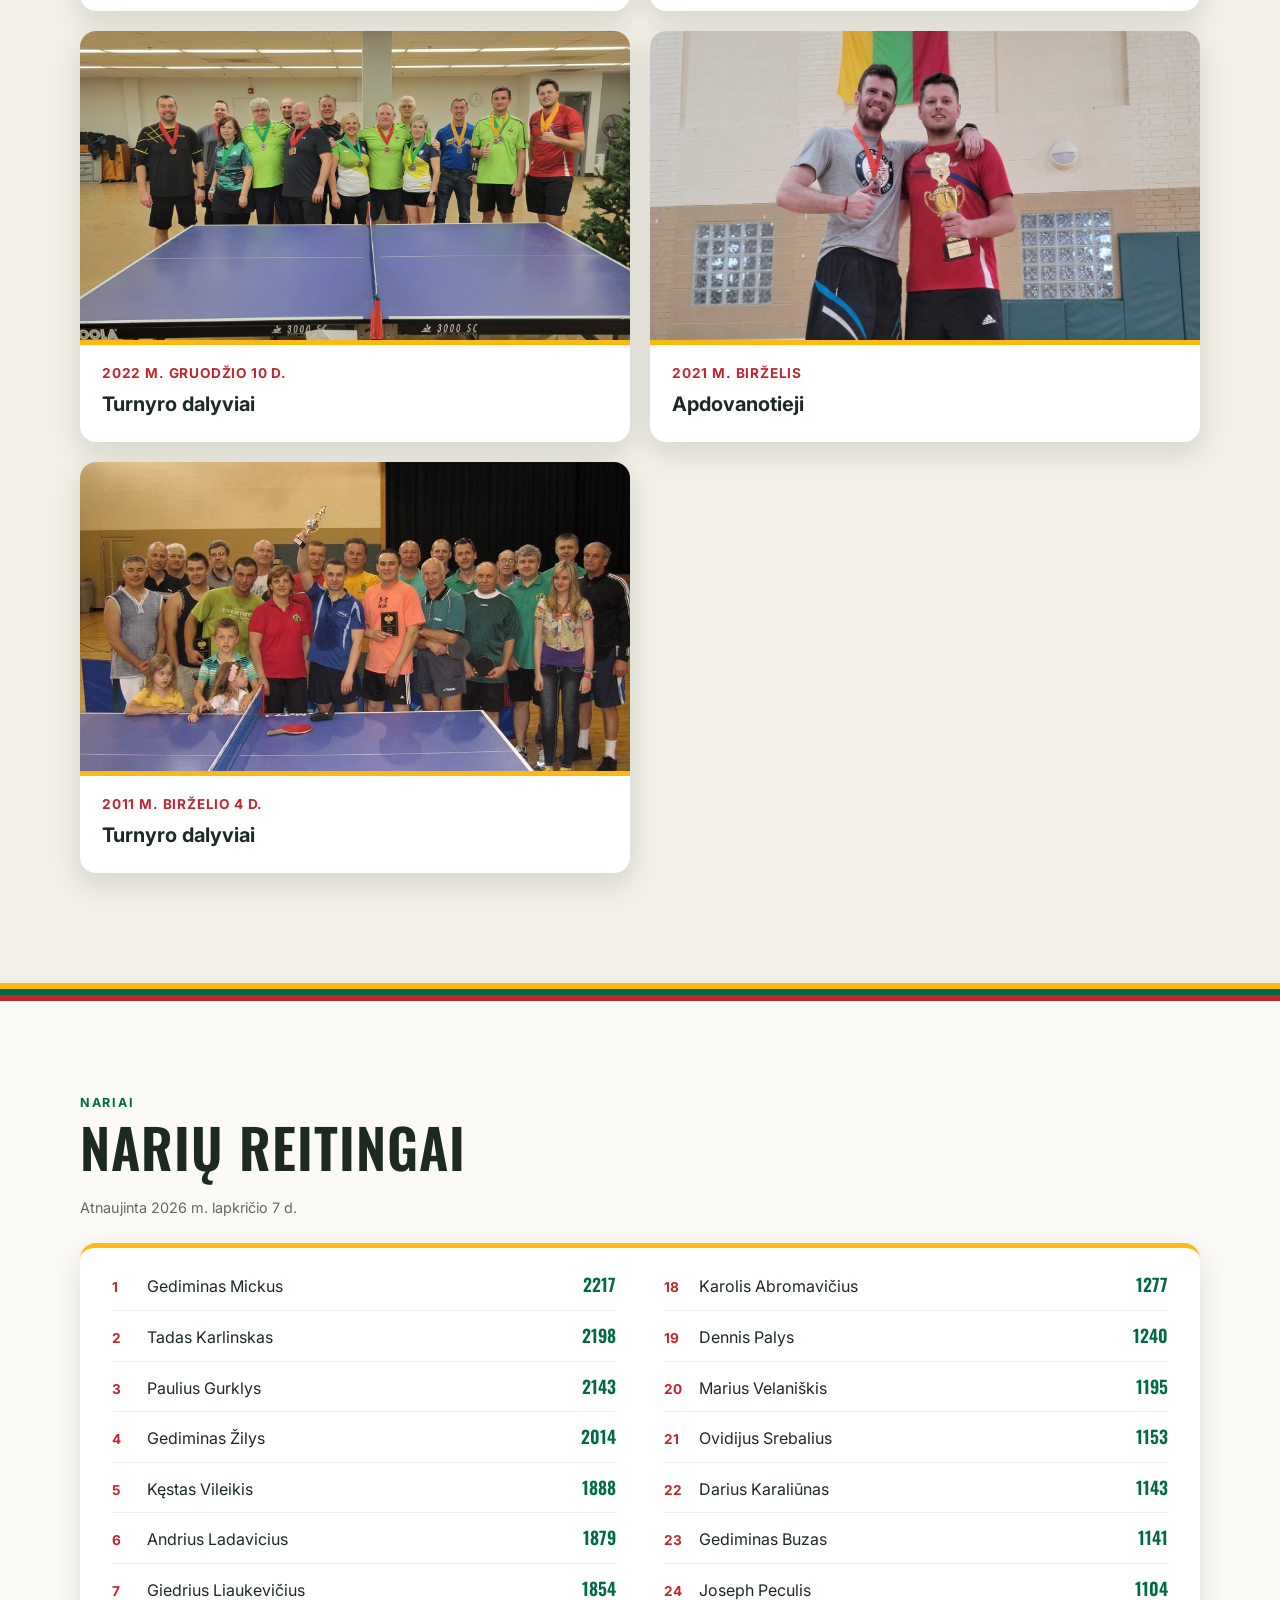
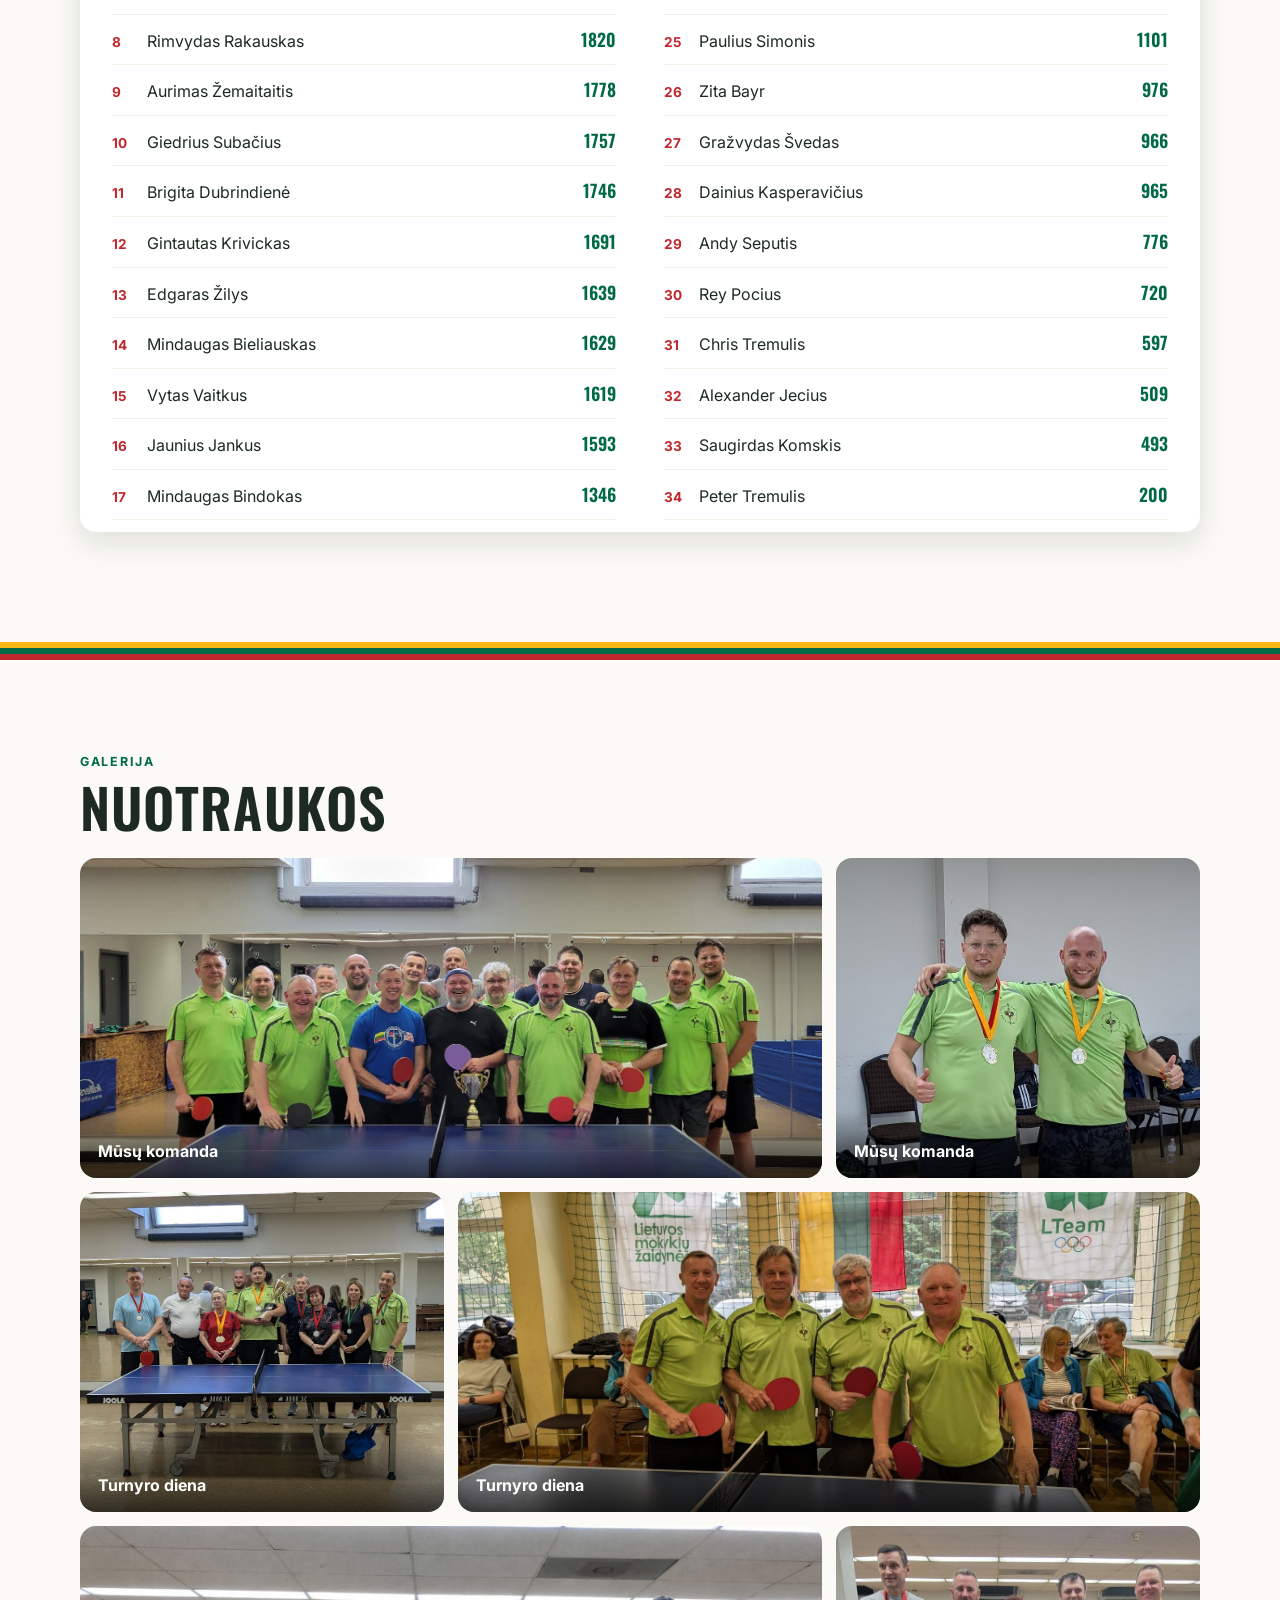
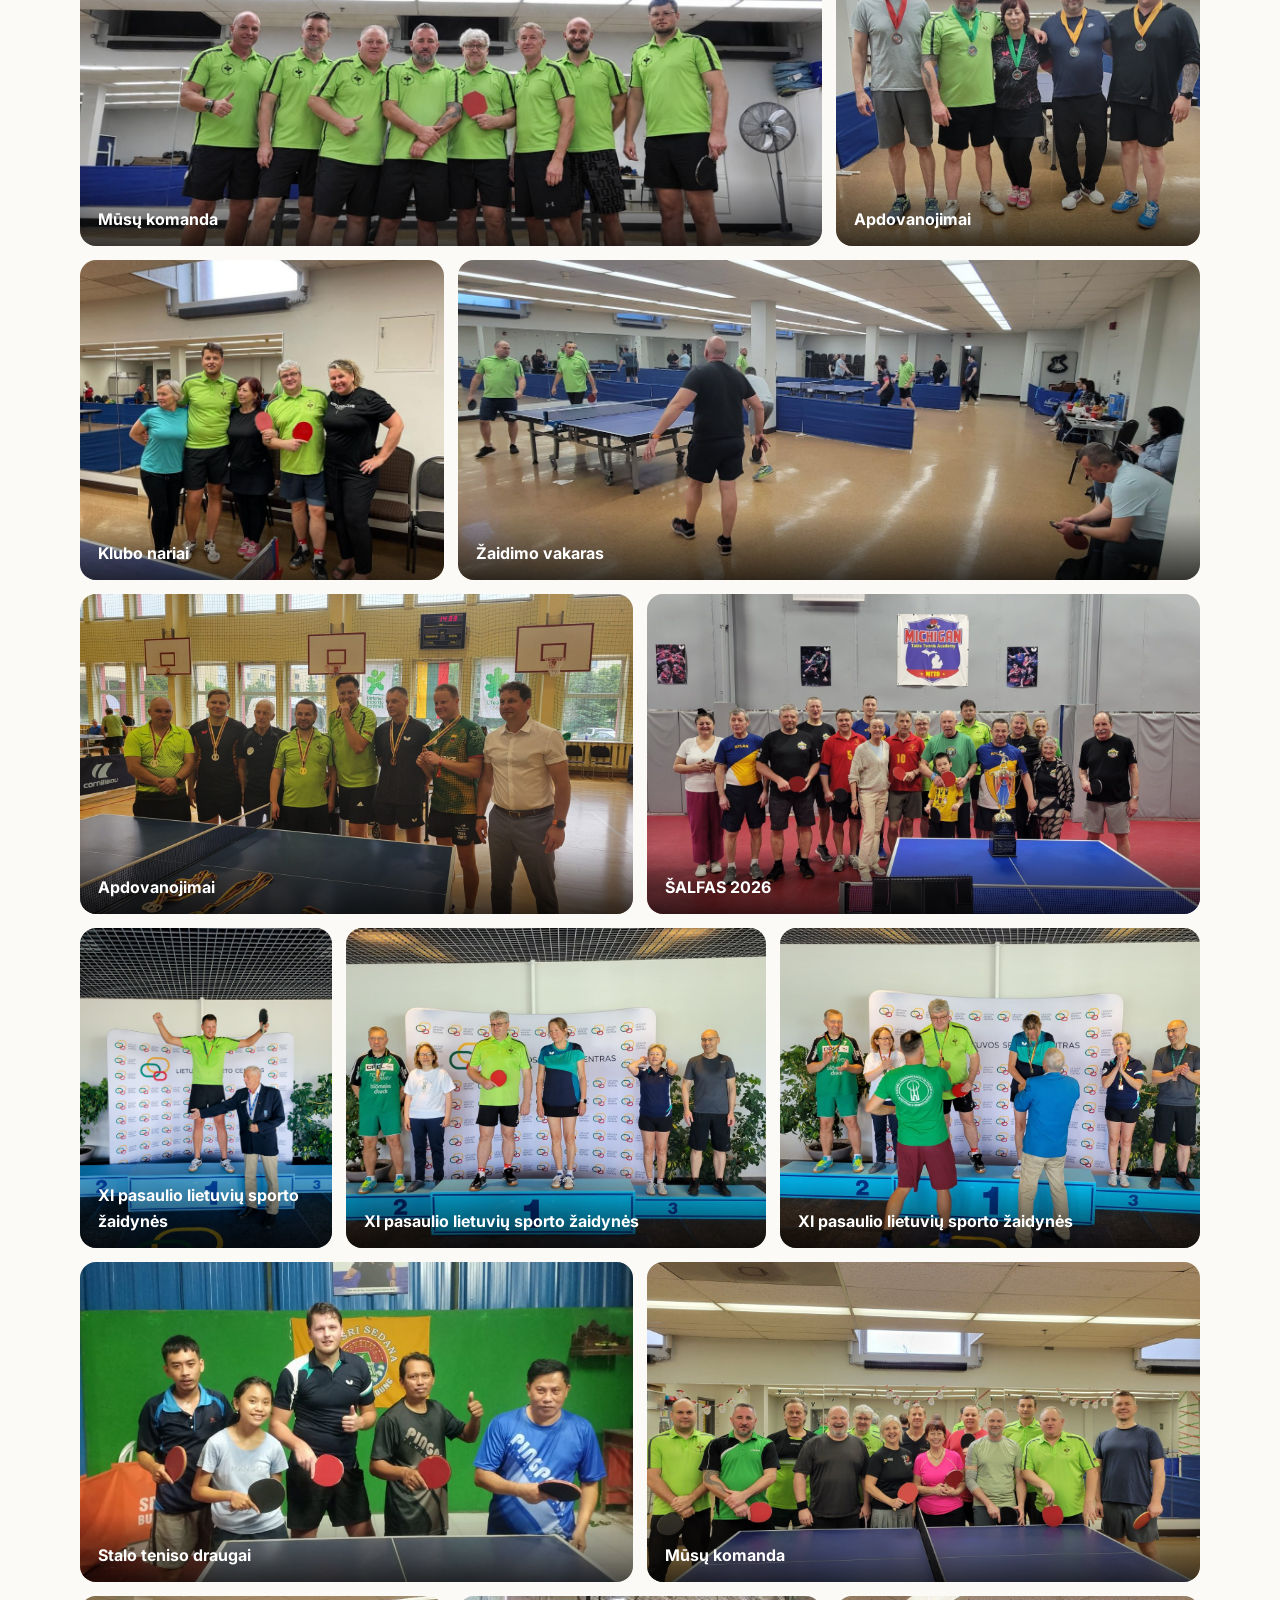
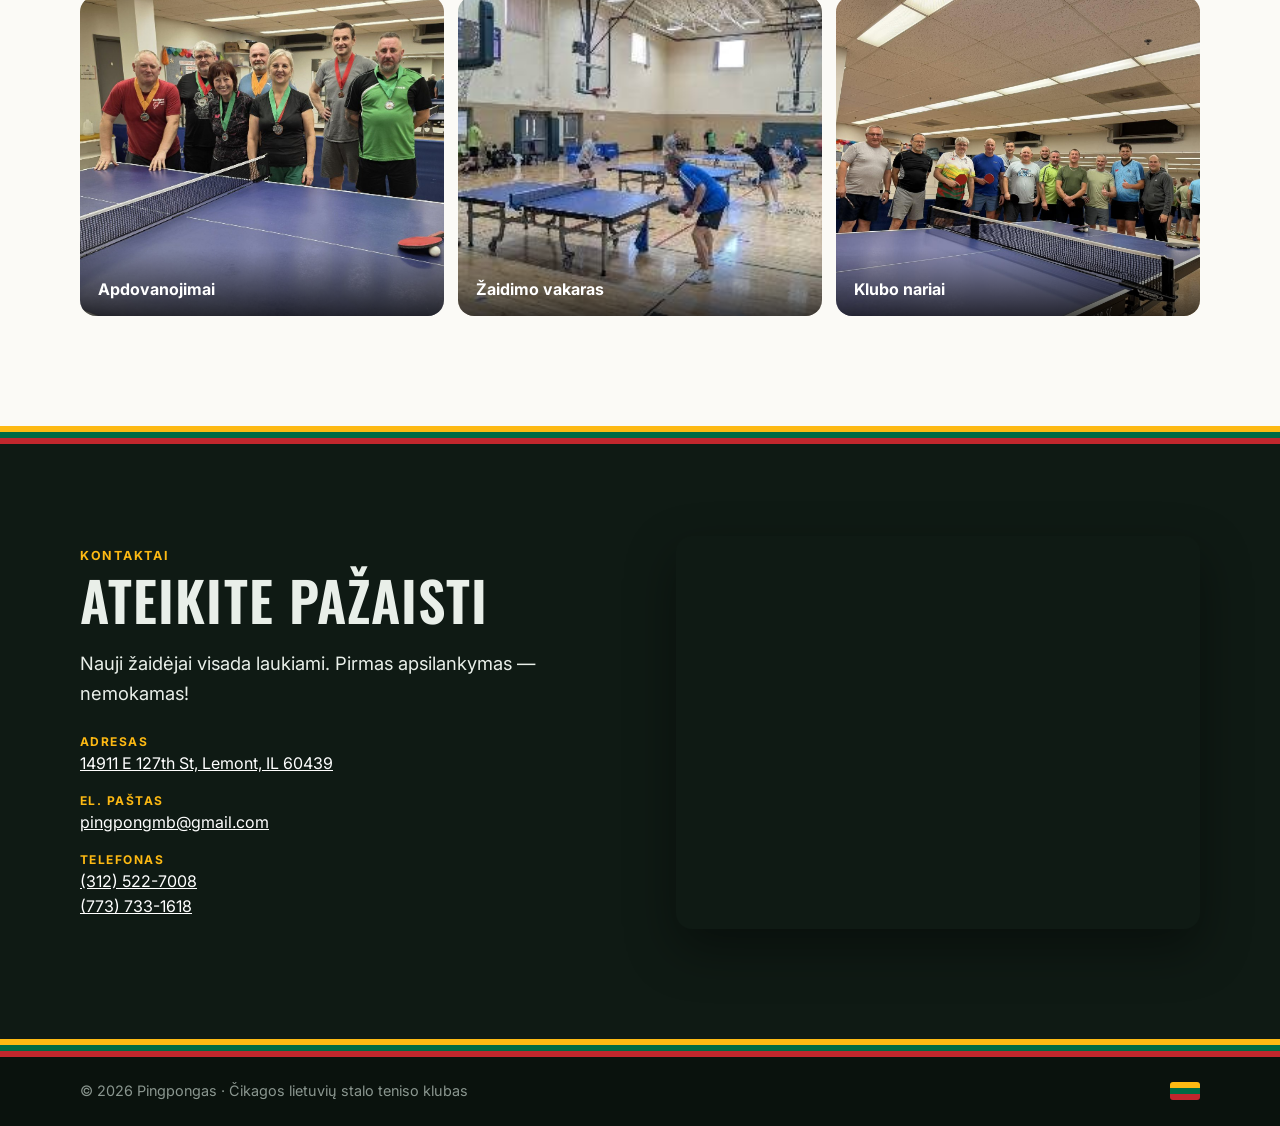
==== commit 3065b957: "Add animated Christmas tournament poster under the event Poster source is posters/christmas-2026.htm" ====
--- a/index.html
+++ b/index.html
@@ -20,7 +20,7 @@
   <link rel="preconnect" href="https://fonts.googleapis.com">
   <link rel="preconnect" href="https://fonts.gstatic.com" crossorigin>
   <link href="https://fonts.googleapis.com/css2?family=Oswald:wght@500;600&family=Inter:wght@400;500;600;700&display=swap" rel="stylesheet">
-  <link rel="stylesheet" href="styles.css?v=10">
+  <link rel="stylesheet" href="styles.css?v=11">
 </head>
 <body>
   <!--
@@ -180,6 +180,10 @@
           <button type="button" class="btn btn-small" data-register="Kalėdinis vienetų ir dvejetų turnyras — 2026-12-12"><span lang="lt">Registruotis</span><span lang="en">Register</span></button>
         </article>
       </div>
+      <figure class="poster">
+        <a href="images/poster-christmas-2026.gif" target="_blank"><img src="images/poster-christmas-2026.gif" alt="Kalėdinio vienetų ir dvejetų turnyro plakatas: šeštadienis, gruodžio 12 d., 9:30, mokestis $25" width="680" height="880" loading="lazy"></a>
+        <figcaption><a href="images/poster-christmas-2026.pdf" target="_blank"><span lang="lt">Plakatas spausdinimui (PDF)</span><span lang="en">Printable poster (PDF)</span></a></figcaption>
+      </figure>
     </div>
   </section>
 
--- a/styles.css
+++ b/styles.css
@@ -160,6 +160,10 @@
 .date span { display: block; font-size: .75rem; font-weight: 700; letter-spacing: .15em; color: var(--yellow); }
 .date strong { font-family: "Oswald", sans-serif; font-size: 2.1rem; font-weight: 600; line-height: 1; }
 .event p { margin: 0 0 .4em; color: var(--muted); }
+.poster { max-width: 420px; margin: 28px auto 0; text-align: center; }
+.poster img { display: block; width: 100%; height: auto; border-radius: var(--radius); box-shadow: var(--shadow); }
+.poster figcaption { margin-top: 12px; font-weight: 600; }
+.poster figcaption a { color: var(--green); }
 .meta { list-style: none; padding: 0; margin: 0; display: flex; gap: 16px; font-size: .85rem; font-weight: 600; color: var(--red); }
 
 /* Results table */
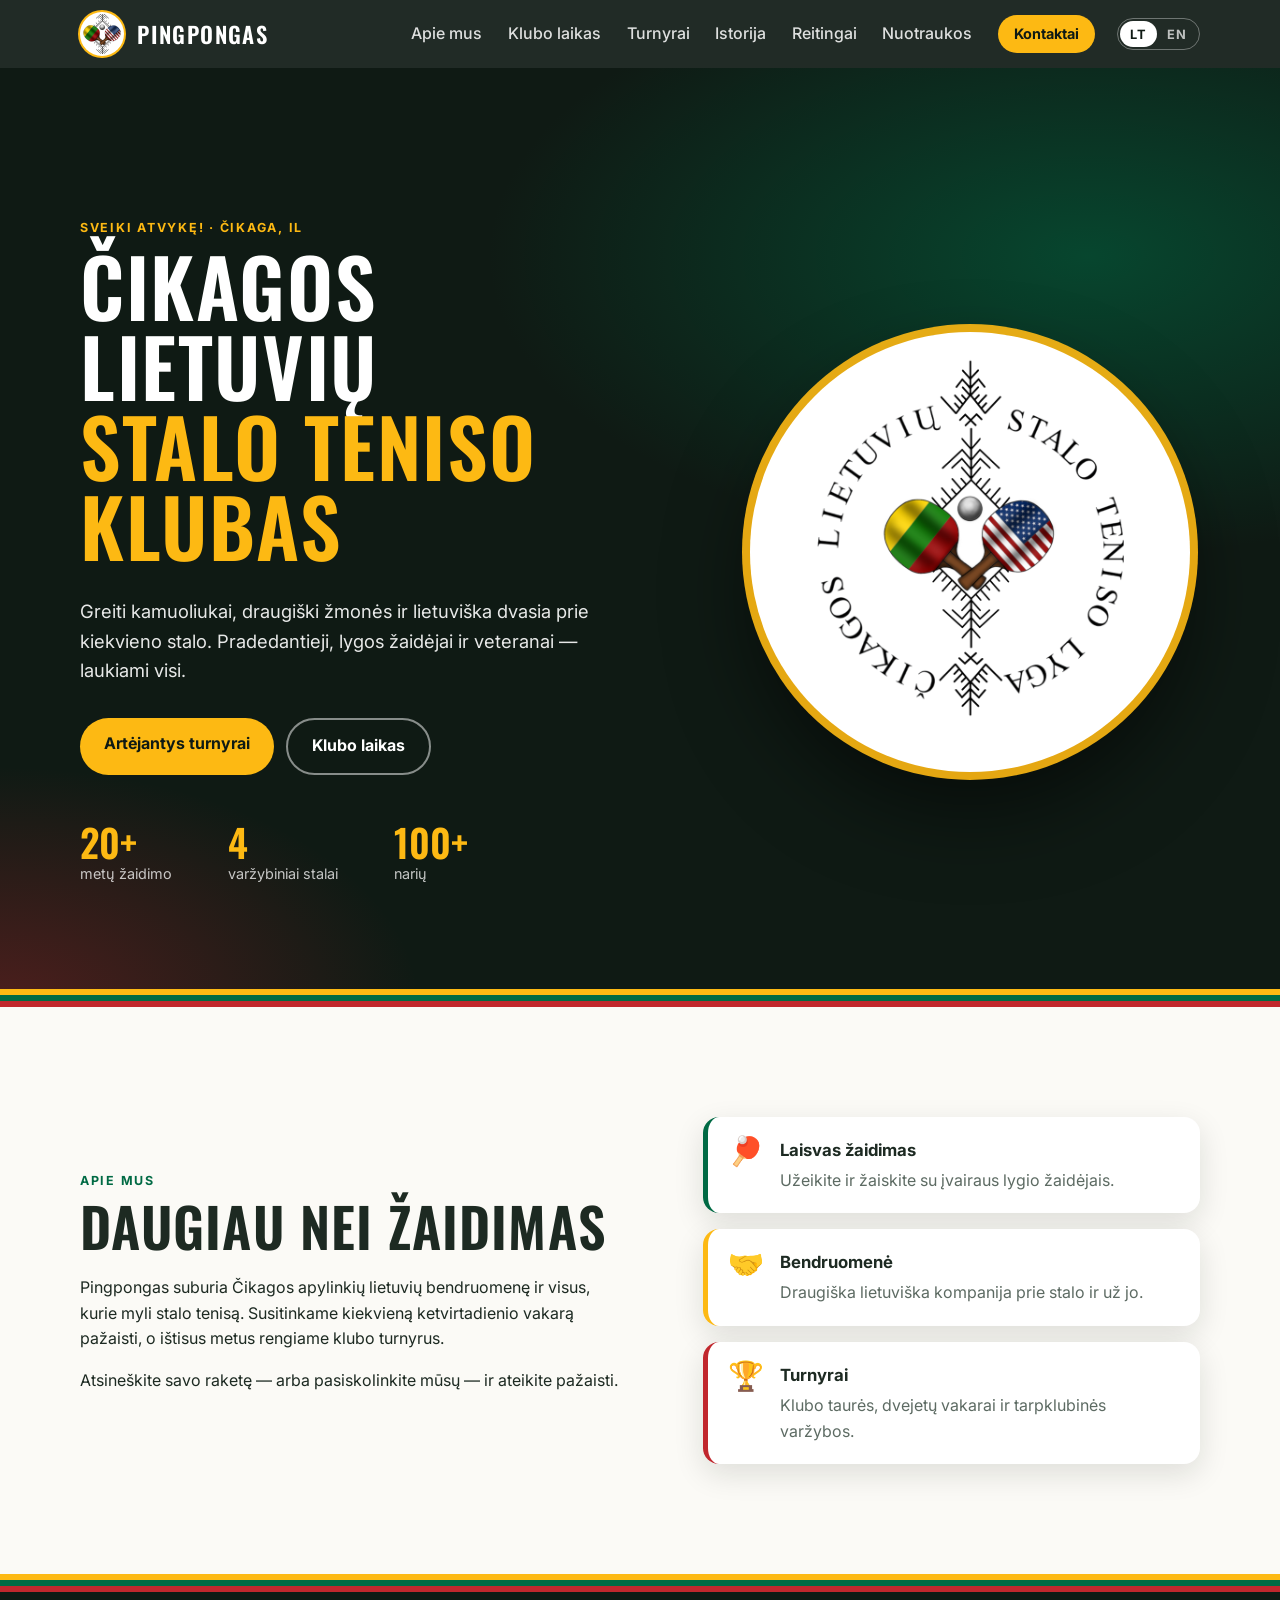
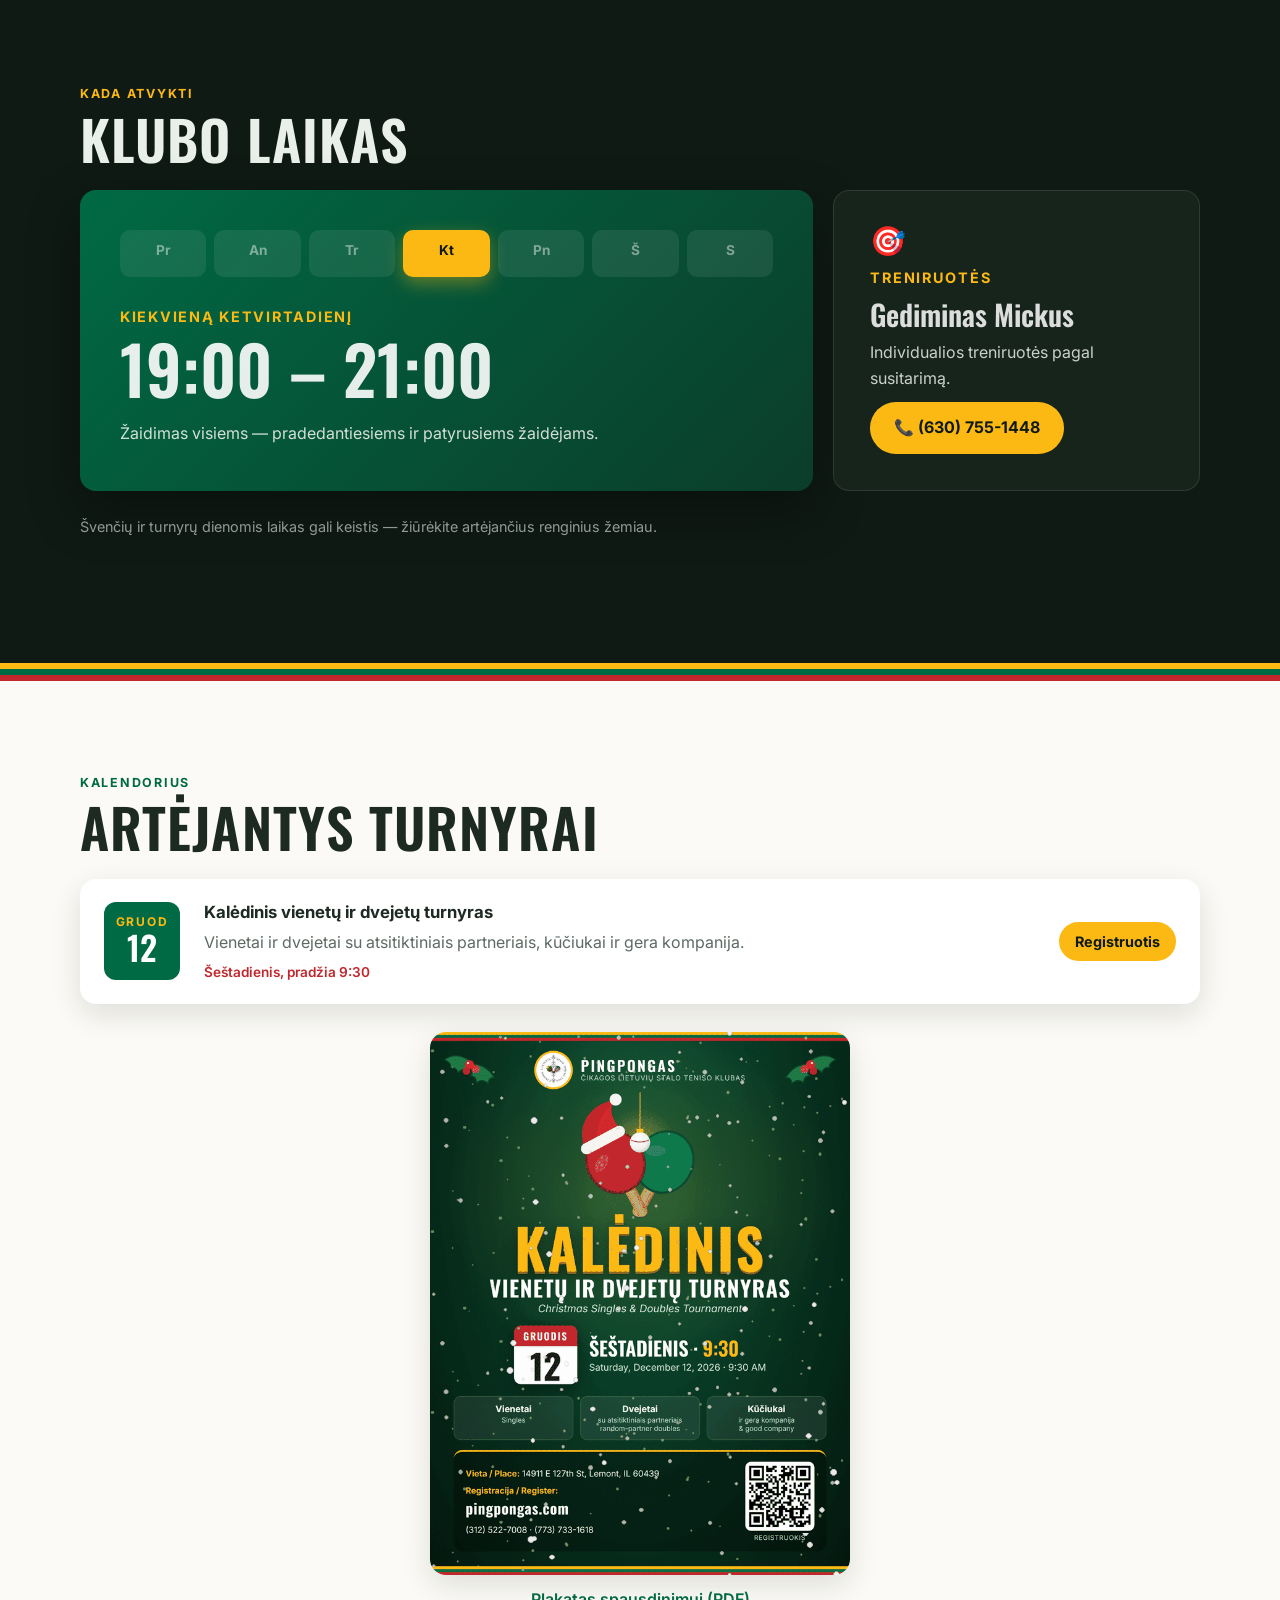
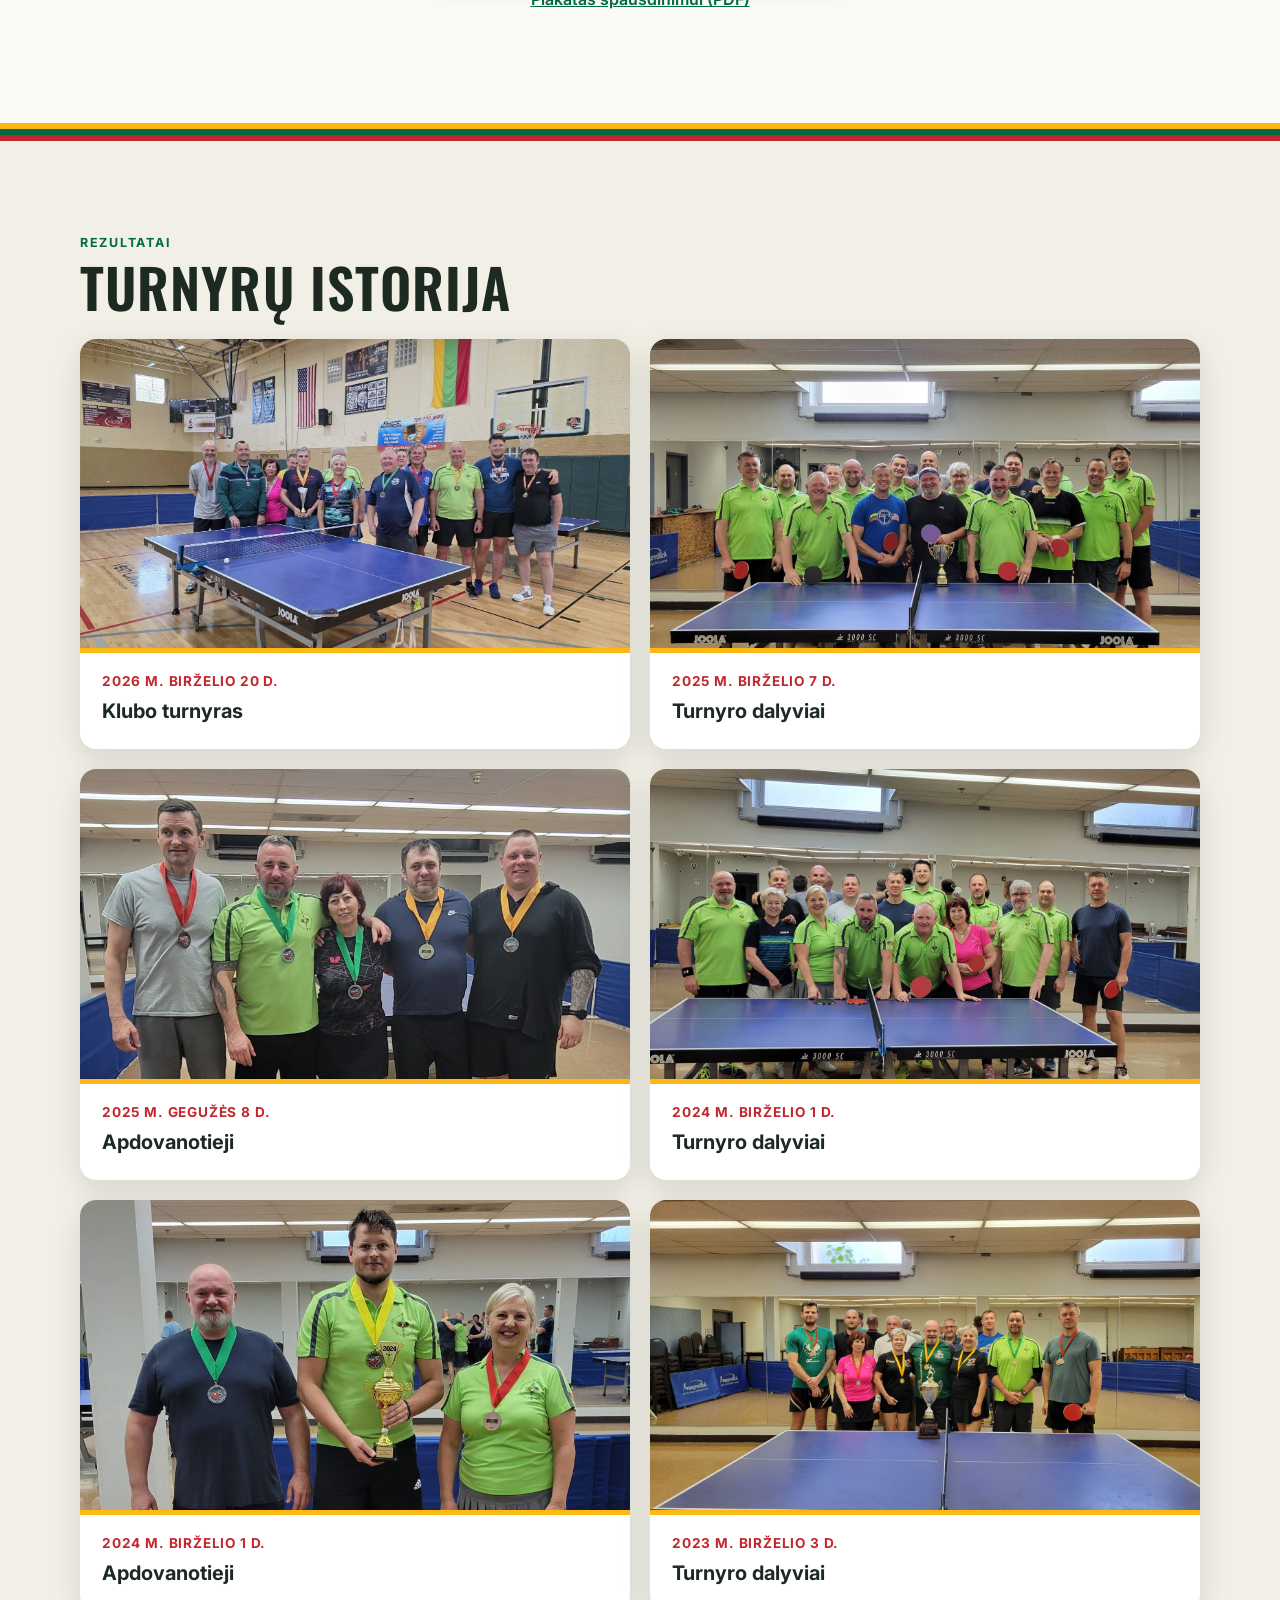
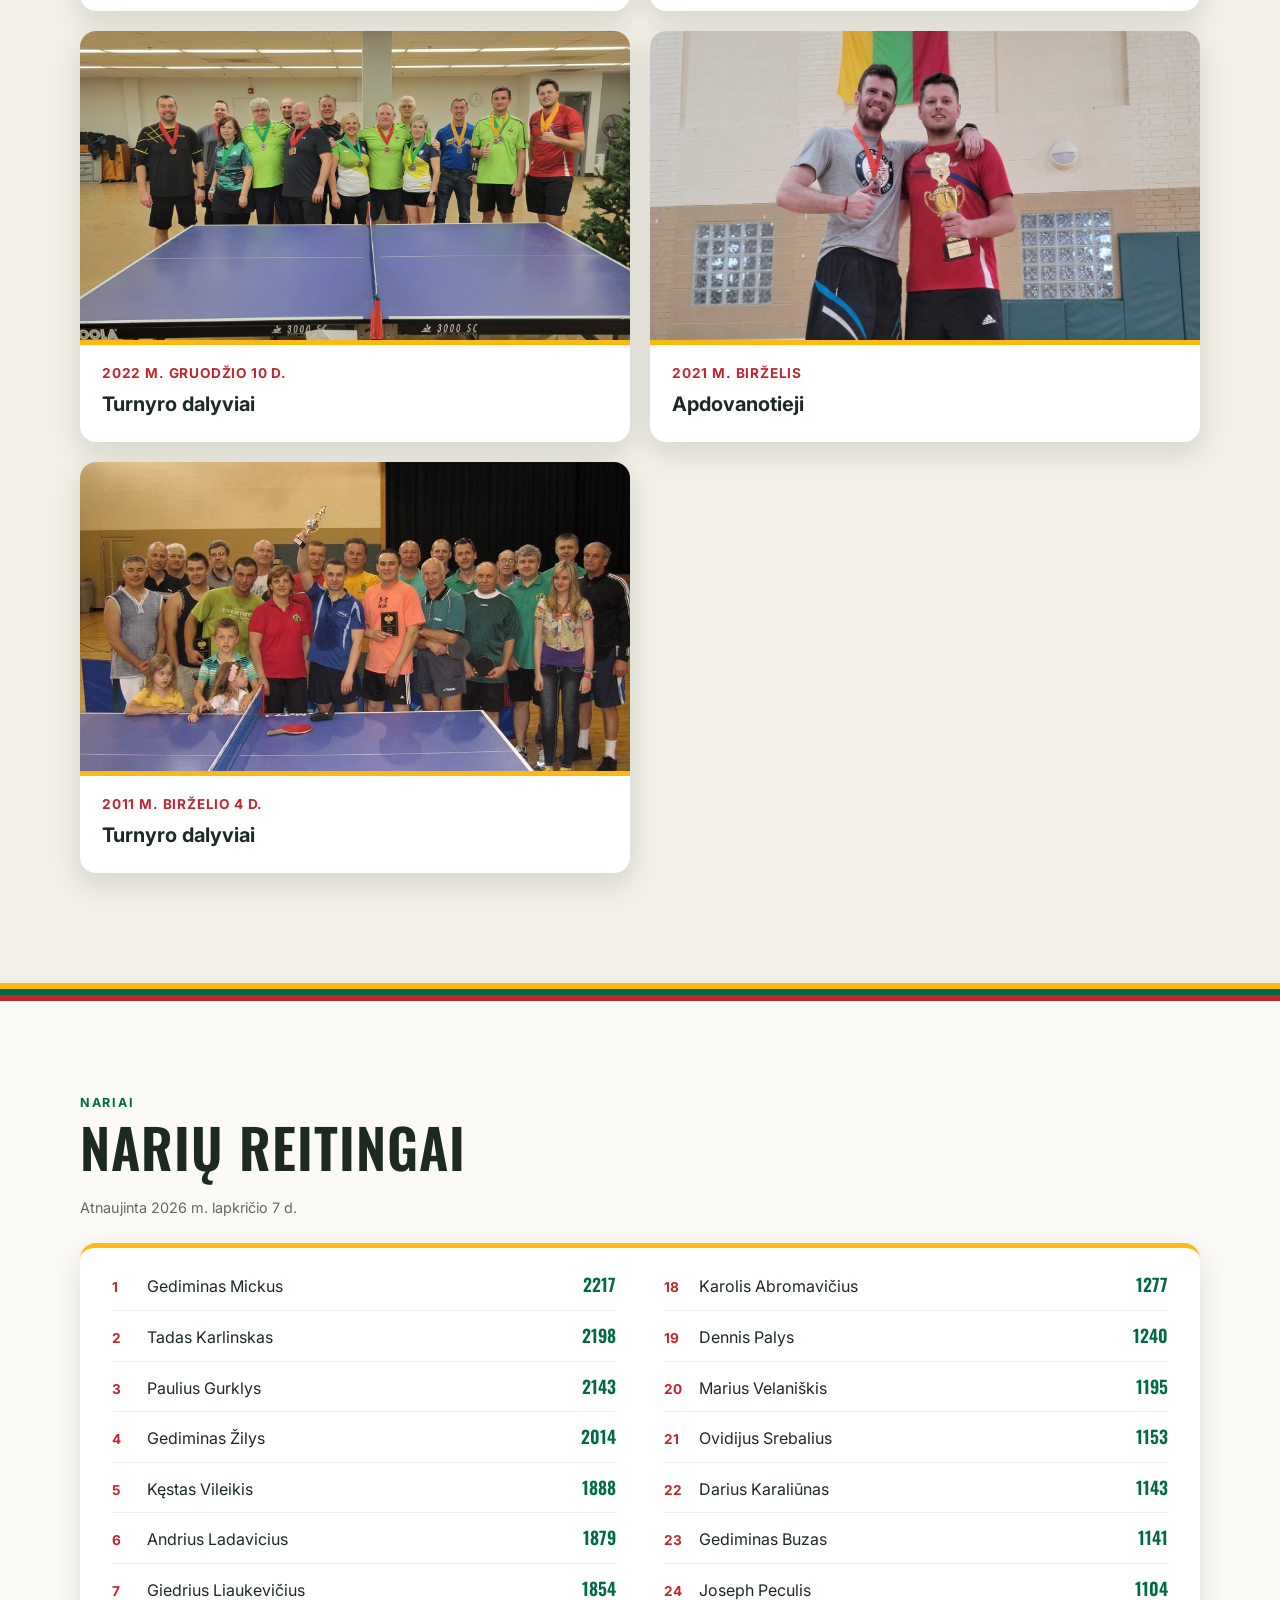
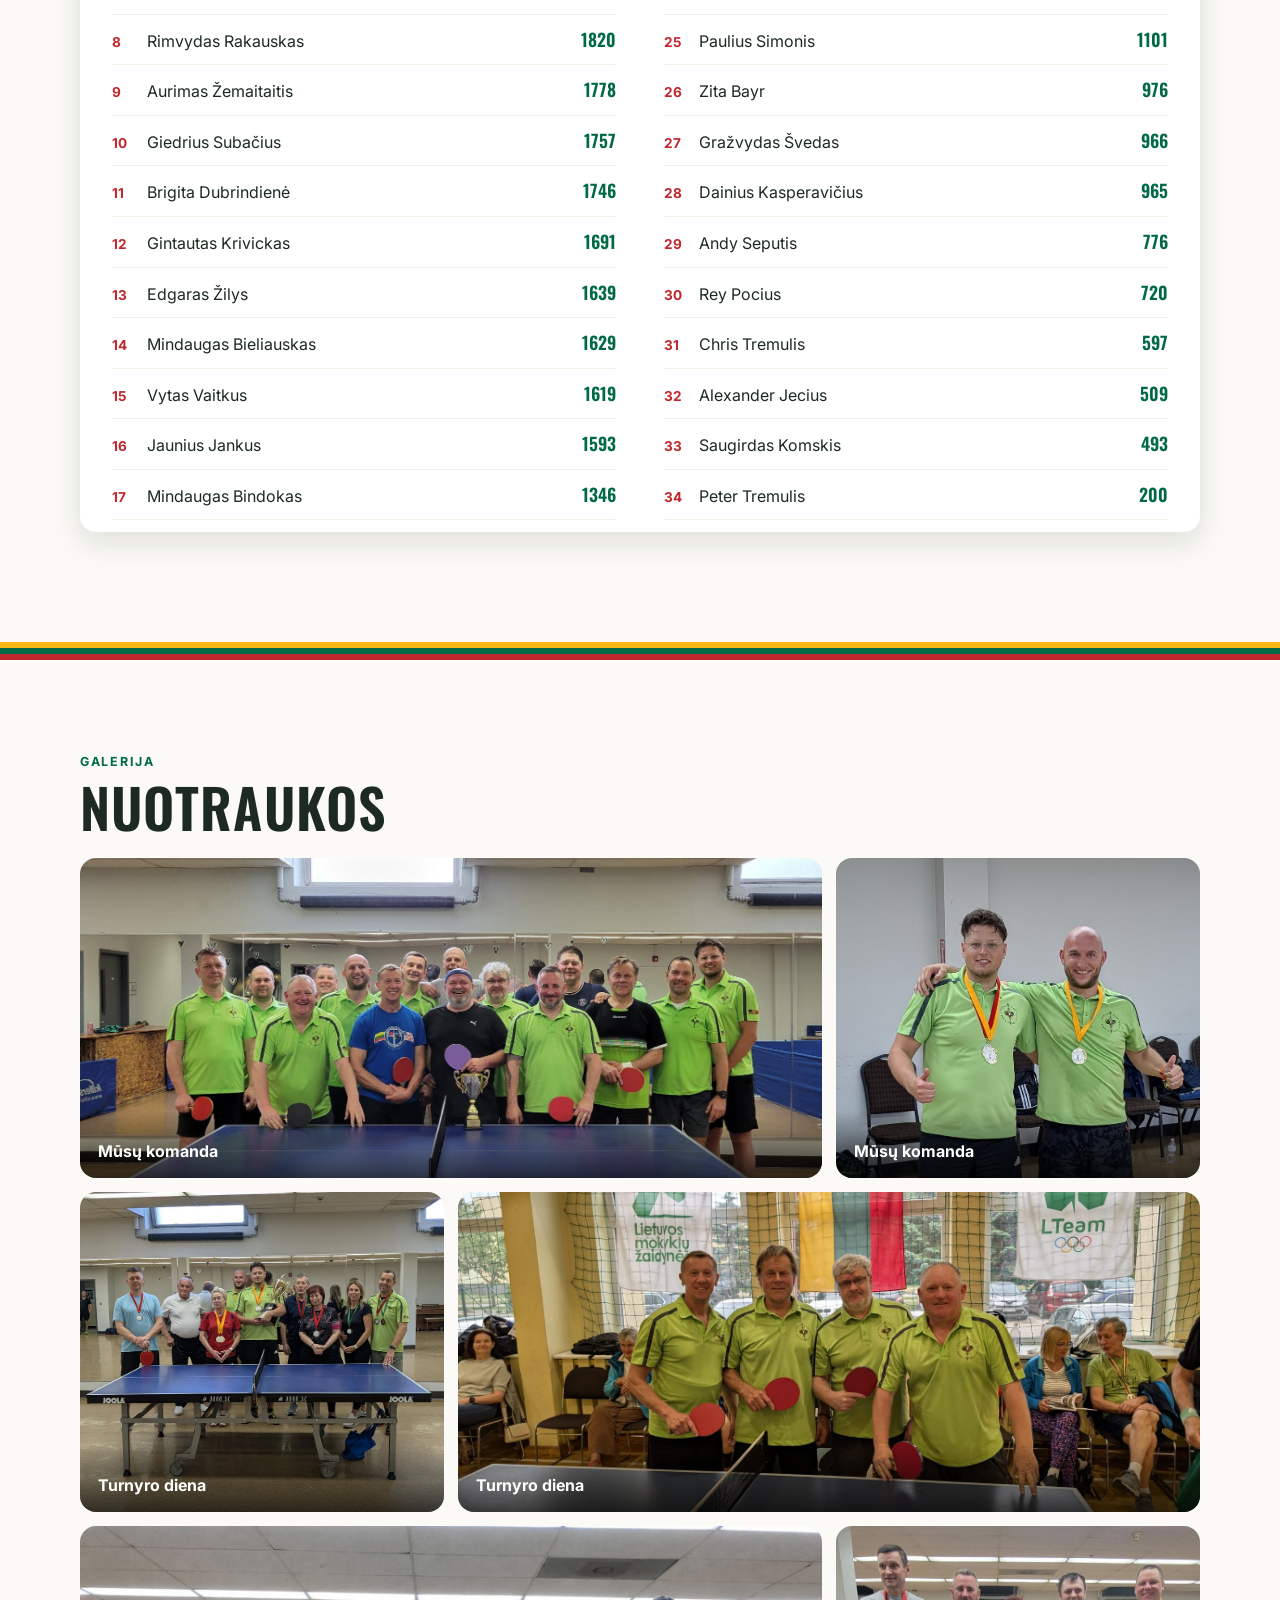
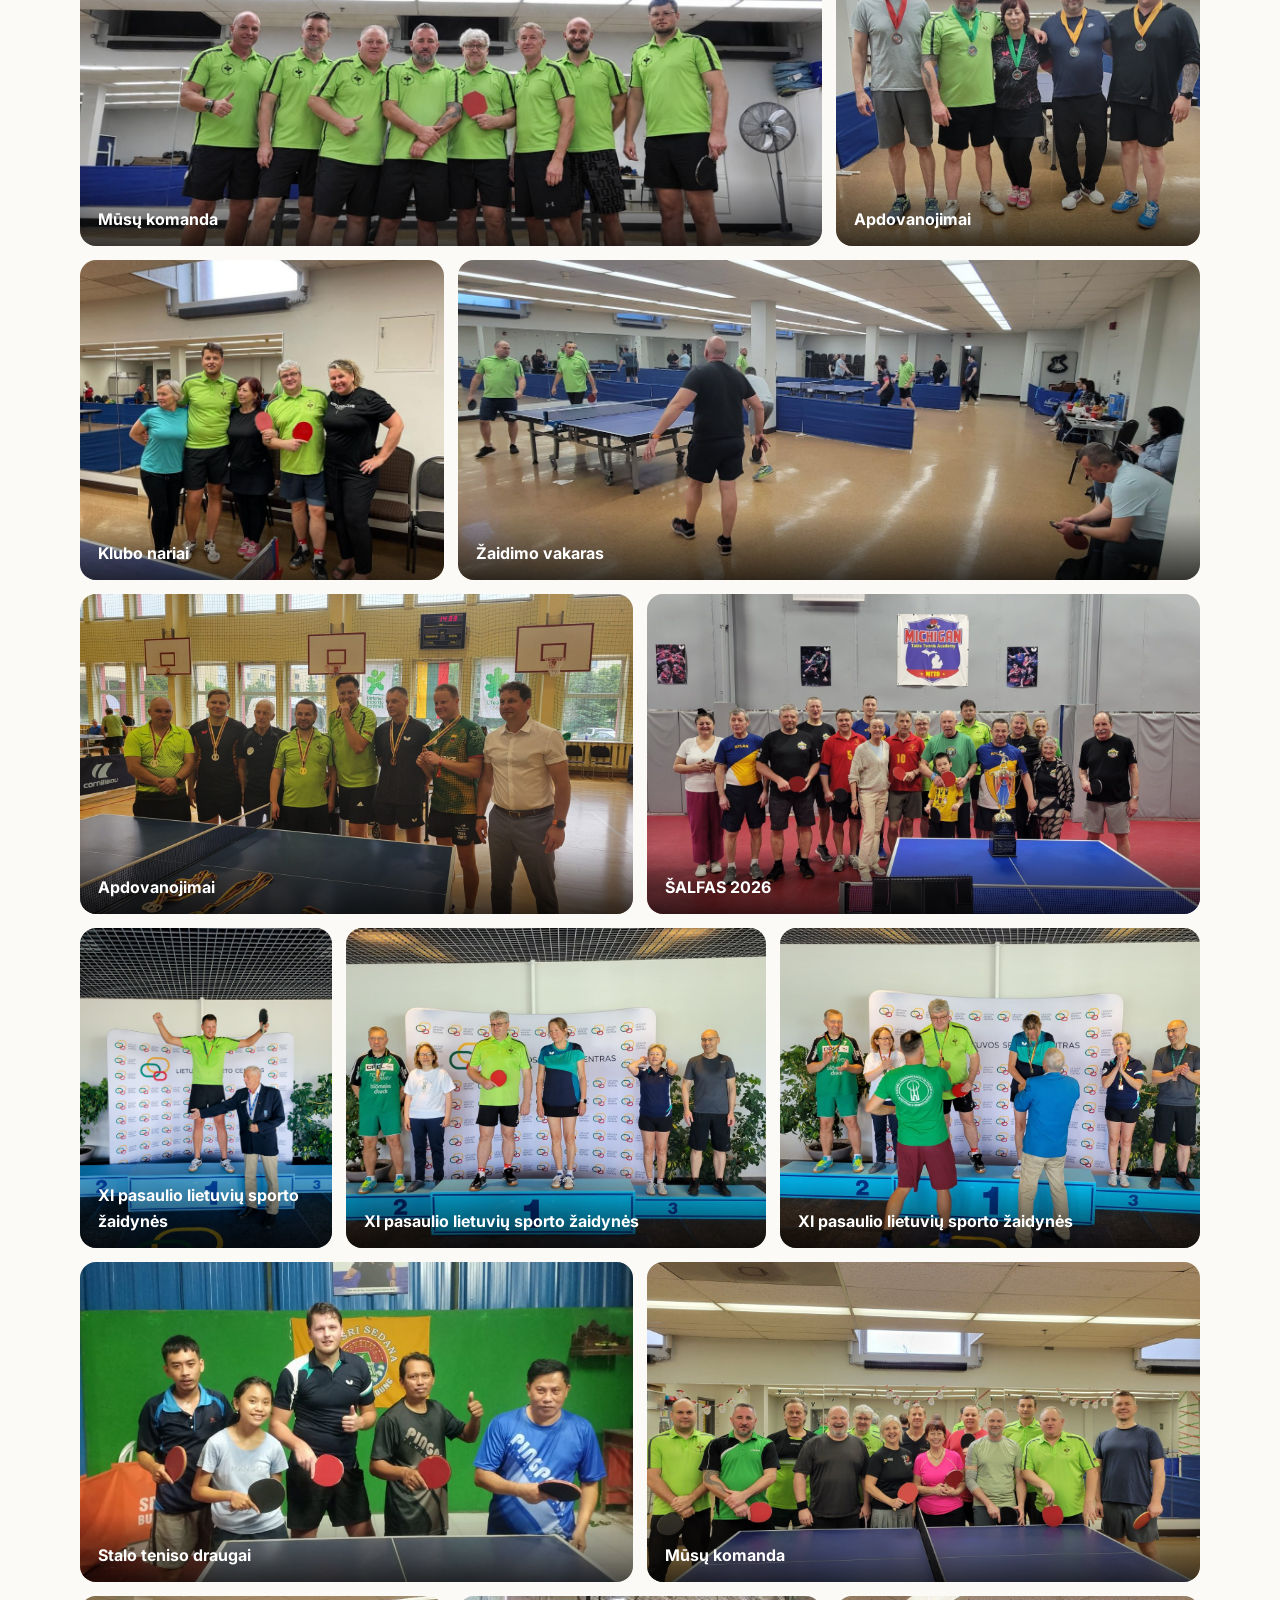
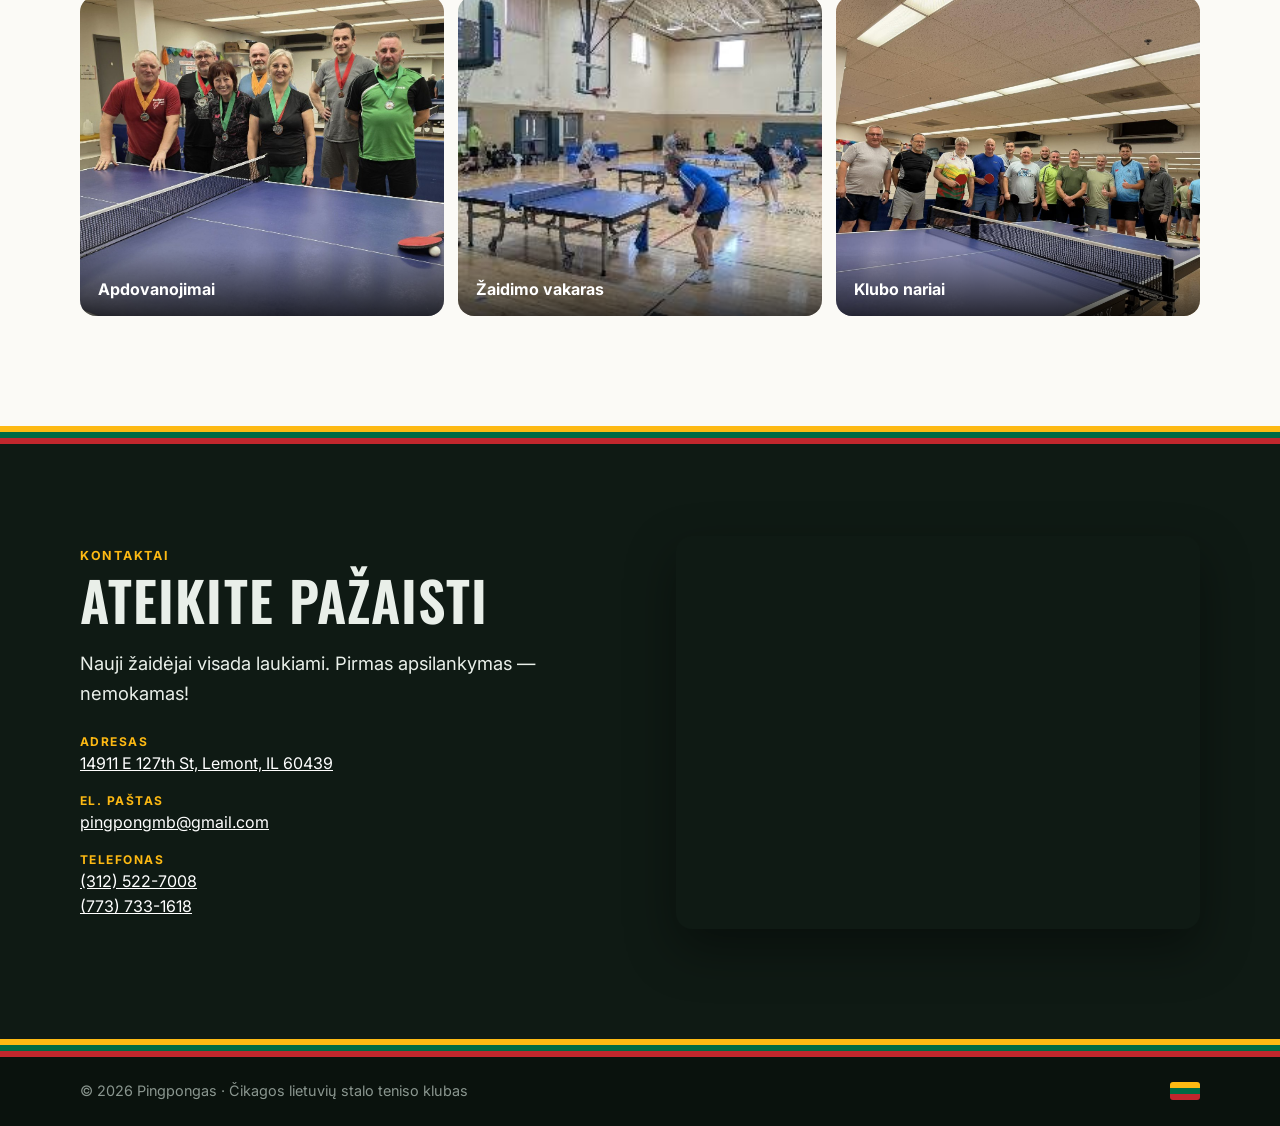
==== commit 5d730602: "Remove the $25 entry fee from the Dec 12 tournament and poster Co-Authored-By: Claude Opus 5.5 <nore" ====
--- a/index.html
+++ b/index.html
@@ -174,15 +174,14 @@
                <span lang="en">Singles and random-partner doubles, kūčiukai and good company.</span></p>
             <ul class="meta">
               <li><span lang="lt">Šeštadienis, pradžia 9:30</span><span lang="en">Saturday, starts 9:30 AM</span></li>
-              <li><span lang="lt">Mokestis $25</span><span lang="en">Entry $25</span></li>
             </ul>
           </div>
           <button type="button" class="btn btn-small" data-register="Kalėdinis vienetų ir dvejetų turnyras — 2026-12-12"><span lang="lt">Registruotis</span><span lang="en">Register</span></button>
         </article>
       </div>
       <figure class="poster">
-        <a href="images/poster-christmas-2026.gif" target="_blank"><img src="images/poster-christmas-2026.gif" alt="Kalėdinio vienetų ir dvejetų turnyro plakatas: šeštadienis, gruodžio 12 d., 9:30, mokestis $25" width="680" height="880" loading="lazy"></a>
-        <figcaption><a href="images/poster-christmas-2026.pdf" target="_blank"><span lang="lt">Plakatas spausdinimui (PDF)</span><span lang="en">Printable poster (PDF)</span></a></figcaption>
+        <a href="images/poster-christmas-2026.gif?v=2" target="_blank"><img src="images/poster-christmas-2026.gif?v=2" alt="Kalėdinio vienetų ir dvejetų turnyro plakatas: šeštadienis, gruodžio 12 d., 9:30" width="680" height="880" loading="lazy"></a>
+        <figcaption><a href="images/poster-christmas-2026.pdf?v=2" target="_blank"><span lang="lt">Plakatas spausdinimui (PDF)</span><span lang="en">Printable poster (PDF)</span></a></figcaption>
       </figure>
     </div>
   </section>
